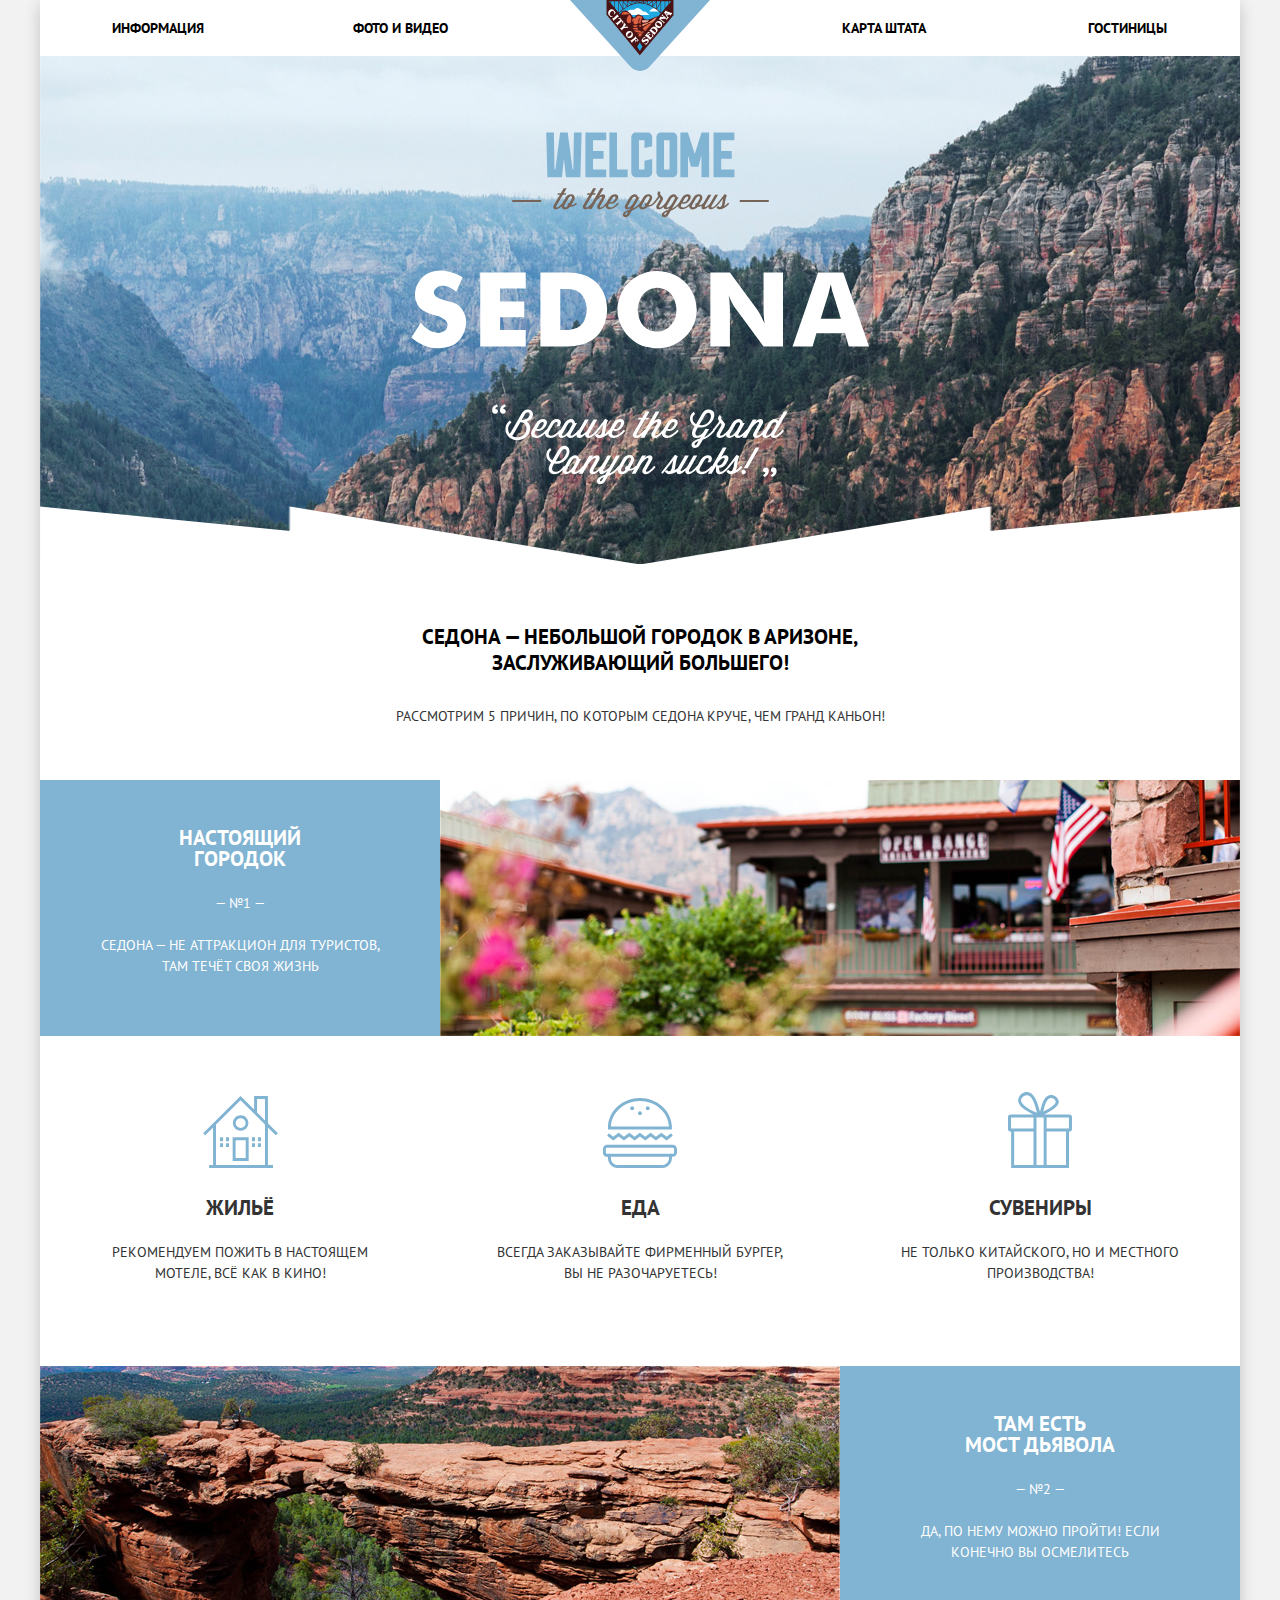
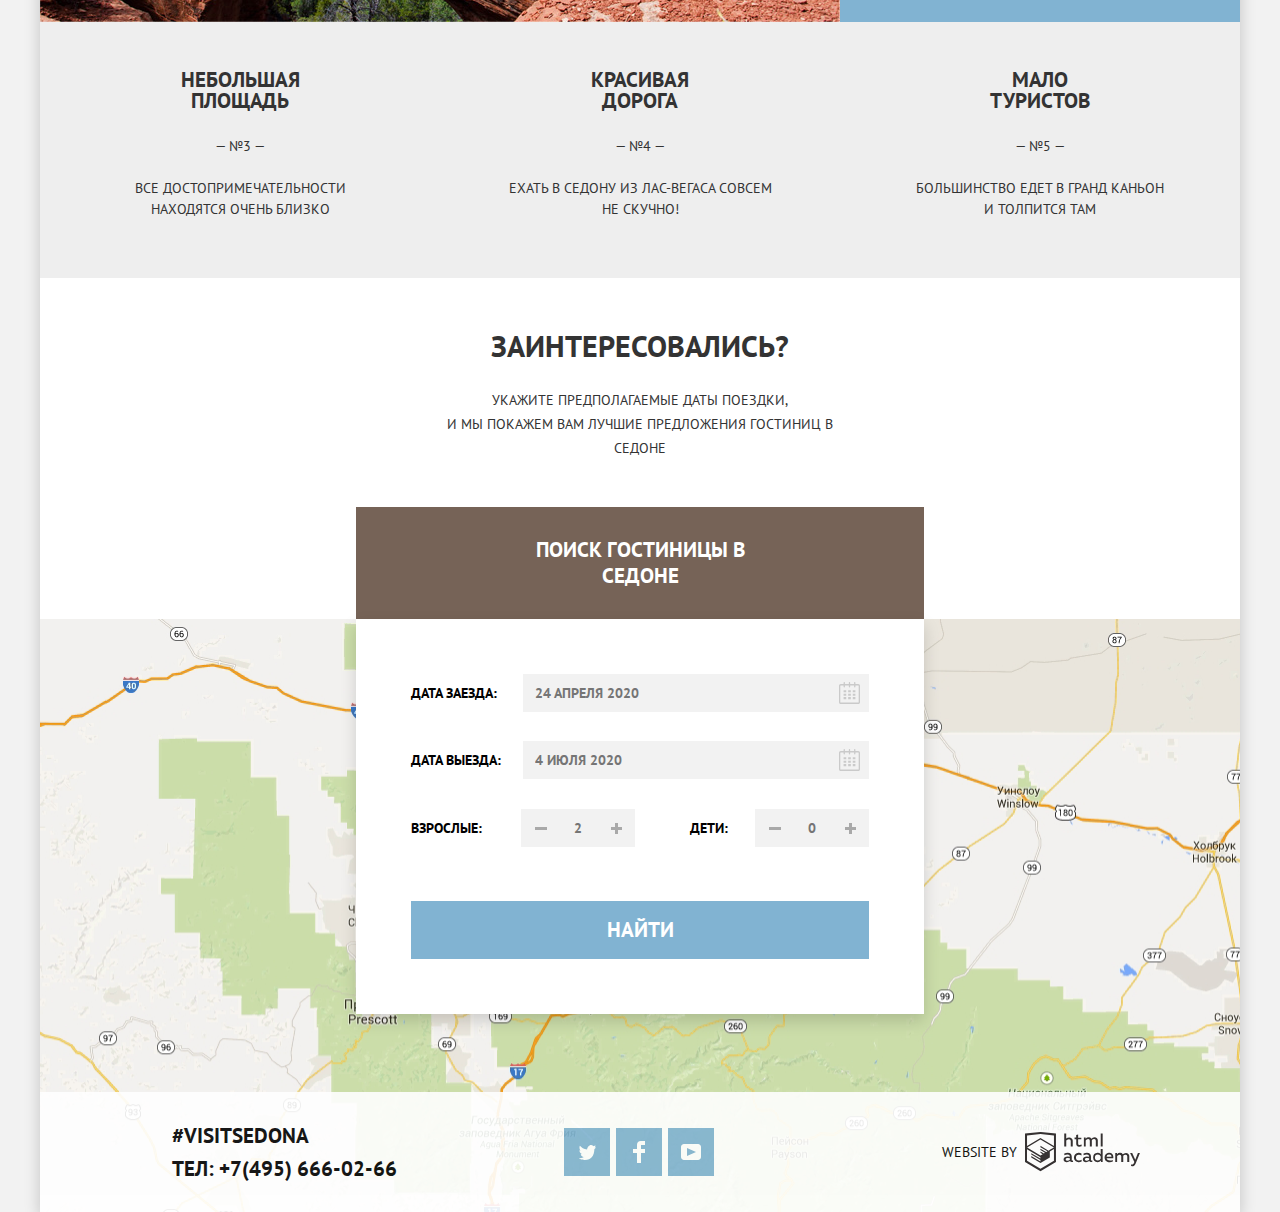
==== index.html @ 1c67523a "Доработки декоративных элементов - начало index" ====
<!DOCTYPE html>
<html lang="ru">
  <head>
    <meta charset="utf-8">
    <title>HTML Academy: Седона</title>
    <link href="https://fonts.googleapis.com/css?family=PT+Sans:400,700&display=swap&subset=cyrillic" rel="stylesheet">
    <link href="css/normalize.css" rel="stylesheet">
    <link href="css/style.css" rel="stylesheet">
  </head>

  <body>
    <div class="container">
      <header class="main-header">
        <a class="main-header-logo">
          <img src="img/logo.svg" width="140" height="71" alt="Логотип Седона">
        </a>
        <nav class="main-navigation">       
          <ul class="main-nav-list">
            <div class="nav-to-left">
            <li><a href="#">Информация</a></li>
            <li><a href="#">Фото и видео</a></li>
            </div>
            <div class="nav-to-right">
            <li><a href="#">Карта штата</a></li>
            <li><a href="catalog.html">Гостиницы</a></li>
            </div>
          </ul>
        </nav>
      </header>

      <main>
        <div class="main-img">
          <h1 class="visually-hidden">Седона</h1>
          <img src="img/welcome.svg" width="459" height="353" alt="Добро пожаловать в Седону">
        </div>

        <section class="info">
          <h2 class="visually-hidden">Седона — небольшой городок в Аризоне</h2>
          <b>Седона — небольшой городок в Аризоне, заслуживающий большего!</b>
          <p>Рассмотрим 5 причин, по которым Седона круче, чем гранд каньон!</p>  
        </section>

        <section class="advantage-photo">
          <h2 class="visually-hidden">Преимущество 1</h2>
          <div class="advantage-photo-text">
              <div class="advantage-header">Настоящий<br> городок</div>
              <div class="advantage-num">— №1 —</div>
              <p>Седона — не аттракцион для туристов, там течёт своя жизнь</p>
          </div>
          <img class="advantage-img" src="img/feature-city.jpg" width="800" height="256" alt="Городок Седона">
        </section>

        <section class="advantage-without-num">
          <h2 class="visually-hidden">Рекомендации по Седоне</h2>
          <ul class="advantage-list">
            <li class="advantage-item icon-house">
              <div class="advantage-header">Жильё</div>
              <p>Рекомендуем пожить в настоящем мотеле, всё как в кино!</p>
            </li>
            <li class="advantage-item icon-food">
              <div class="advantage-header">Еда</div>
              <p>Всегда заказывайте фирменный бургер, вы не разочаруетесь!</p>
            </li>
            <li class="advantage-item icon-souvenir">
              <div class="advantage-header">Сувениры</div>
              <p>Не только китайского, но и местного производства!</p>
            </li>
          </ul>
        </section>

        <section class="advantage-photo">
          <h2 class="visually-hidden">Преимущество 2</h2>
          <img class="advantage-img" src="img/bridge.jpg" width="800" height="256" alt="Мост дьявола">
          <div class="advantage-photo-text">
            <div class="advantage-header">Там есть<br> мост дьявола</div>
            <div class="advantage-num">— №2 —</div>
            <p>Да, по нему можно пройти! Если конечно вы осмелитесь</p>
          </div>
        </section>

        <section class="advantage-with-num">
          <h2 class="visually-hidden">Другие преимущества</h2>
          <ul class="advantage-list">
            <li class="advantage-item">
              <div class="advantage-header">Небольшая<br> площадь</div>
              <div class="advantage-num">— №3 —</div>
              <p>Все достопримечательности<br> находятся очень близко</p>
            </li>
            <li class="advantage-item">
              <div class="advantage-header">Красивая<br> дорога</div>
              <div class="advantage-num">— №4 —</div>
              <p>Ехать в Седону из Лас-Вегаса совсем<br> не скучно!</p>
            </li>
            <li class="advantage-item">
              <div class="advantage-header">Мало<br> туристов</div>
              <div class="advantage-num">— №5 —</div>
              <p>Большинство едет в гранд каньон<br> и толпится там</p>
            </li>
          </ul>
        </section>

        <section class="hotel-search">
          <h2 class="visually-hidden">Поиск гостиницы</h2>
          <p class="hotel-search-title">Заинтересовались?</p>
          <p>Укажите предполагаемые даты поездки, <br> 
            и мы покажем вам лучшие предложения гостиниц в седоне</p>
          <button class="btn btn-index" type="button">Поиск гостиницы в Седоне</button>
          <form class="hotel-search-form" action="https://echo.htmlacademy.ru" method="post">
            <div class="hotel-search-item">
              <label for="search-date">Дата заезда:</label>
              <input class="data-input" type="text" name="hotel-search-date" id="search-date" placeholder="24 апреля 2020">
              <button class="btn-calendar" type="button" aria-label="Открыть календарь">
                <svg xmlns="http://www.w3.org/2000/svg" width="21" height="22" viewBox="0 0 21 22"><path d="M19.251 2.025h-2.845V.648c0-.381-.294-.689-.656-.689-.363 0-.656.308-.656.689v1.377h-3.938V.648c0-.381-.294-.689-.655-.689-.363 0-.657.308-.657.689v1.377H5.906V.648c0-.381-.294-.689-.656-.689-.363 0-.657.308-.657.689v1.377H1.75C.784 2.025 0 2.847 0 3.862v16.302C0 21.179.784 22 1.75 22h17.501c.966 0 1.749-.821 1.749-1.836V3.862c0-1.015-.783-1.837-1.749-1.837zm.437 18.139a.448.448 0 0 1-.437.459H1.75a.45.45 0 0 1-.438-.459V3.862a.45.45 0 0 1 .438-.459h2.844v1.378c0 .381.294.689.657.689.362 0 .656-.308.656-.689V3.403h3.938v1.378c0 .381.294.689.657.689.361 0 .655-.308.655-.689V3.403h3.938v1.378c0 .381.293.689.656.689.362 0 .656-.308.656-.689V3.403h2.845c.241 0 .437.206.437.459v16.302z"/><path d="M4.594 8.225h2.625v2.066H4.594zM4.594 11.668h2.625v2.067H4.594zM4.594 15.112h2.625v2.066H4.594zM9.188 15.112h2.625v2.066H9.188zM9.188 11.668h2.625v2.067H9.188zM9.188 8.225h2.625v2.066H9.188zM13.781 15.112h2.625v2.066h-2.625zM13.781 11.668h2.625v2.067h-2.625zM13.781 8.225h2.625v2.066h-2.625z"/></svg>
              </button>
            </div>
            <div class="hotel-search-item">
              <label for="departure-date">Дата выезда:</label>
              <input class="data-input" type="text" name="search-departure-date" id="departure-date" placeholder="4 июля 2020">
              <button class="btn-calendar" type="button" aria-label="Открыть календарь">
                <svg xmlns="http://www.w3.org/2000/svg" width="21" height="22" viewBox="0 0 21 22"><path d="M19.251 2.025h-2.845V.648c0-.381-.294-.689-.656-.689-.363 0-.656.308-.656.689v1.377h-3.938V.648c0-.381-.294-.689-.655-.689-.363 0-.657.308-.657.689v1.377H5.906V.648c0-.381-.294-.689-.656-.689-.363 0-.657.308-.657.689v1.377H1.75C.784 2.025 0 2.847 0 3.862v16.302C0 21.179.784 22 1.75 22h17.501c.966 0 1.749-.821 1.749-1.836V3.862c0-1.015-.783-1.837-1.749-1.837zm.437 18.139a.448.448 0 0 1-.437.459H1.75a.45.45 0 0 1-.438-.459V3.862a.45.45 0 0 1 .438-.459h2.844v1.378c0 .381.294.689.657.689.362 0 .656-.308.656-.689V3.403h3.938v1.378c0 .381.294.689.657.689.361 0 .655-.308.655-.689V3.403h3.938v1.378c0 .381.293.689.656.689.362 0 .656-.308.656-.689V3.403h2.845c.241 0 .437.206.437.459v16.302z"/><path d="M4.594 8.225h2.625v2.066H4.594zM4.594 11.668h2.625v2.067H4.594zM4.594 15.112h2.625v2.066H4.594zM9.188 15.112h2.625v2.066H9.188zM9.188 11.668h2.625v2.067H9.188zM9.188 8.225h2.625v2.066H9.188zM13.781 15.112h2.625v2.066h-2.625zM13.781 11.668h2.625v2.067h-2.625zM13.781 8.225h2.625v2.066h-2.625z"/></svg>
              </button>
            </div>
            <div class="hotel-search-container">
              <div class="hotel-search-item">
                <label for="tourist-count">Взрослые:</label>
                <button class="btn-input btn-minus" type="button" aria-label="Уменьшить значение"></button>
                <input class="person-input" type="text" name="tourist-count" id="tourist-count" placeholder="2">
                <button class="btn-input btn-plus" type="button" aria-label="Увеличить значение"></button>
              </div>
              <div class="hotel-search-item">
                <label class="person-child" for="tourist-child">Дети:</label>
                <button class="btn-input btn-minus" type="button" aria-label="Уменьшить значение"></button>
                <input class="person-input" type="text" name="tourist-child" id="tourist-child" placeholder="0">
                <button class="btn-input btn-plus" type="button" aria-label="Увеличить значение"></button>
              </div>
            </div>
            <button class="btn btn-form" type="submit">Найти</button>
          </form>               
        </section>

        <section class="map">
          <h2 class="visually-hidden">Карта</h2>
          <img src="img/map.png" width="1200" height="593" alt="США, штат Аризона, город Седона">
        </section>
      </main>

      <footer class="main-footer">
          <p class="footer-contacts">
            #VISITSEDONA<br>
            <span class="contacts-tel">Тел:<a href="tel:+74956660266" aria-label="телефон">+7(495) 666-02-66</a></span>
          </p>  
          <div class="social">
            <ul class="social-list">         
              <li><a class="social-button social-button-t" href="#"><span class="visually-hidden">Twitter</span></a></li>
              <li><a class="social-button social-button-fb" href="#"><span class="visually-hidden">Facebook</span></a></li>
              <li><a class="social-button social-button-y" href="#"><span class="visually-hidden">Youtube</span></a></li>
            </ul> 
          </div>  
          <p class="footer-copyright">
            Website by
            <a class="copyright-html" href="https://htmlacademy.ru/intensive/htmlcss" aria-label="Разработчик Html Academy">
              <svg id="Layer_1" data-name="Layer 1" xmlns="http://www.w3.org/2000/svg" viewBox="0 0 108.08 36.85" width="115"><path d="M44.61,26.88a2,2,0,0,0,.55-0.1v1.33a3.25,3.25,0,0,1-1.18.21,1.67,1.67,0,0,1-1.67-1,4.84,4.84,0,0,1-3.14,1.08c-1.51,0-2.91-.83-2.91-2.55,0-2.13,2-2.79,3.71-2.79a11.08,11.08,0,0,1,2.17.25v-0.3c0-1-.76-1.77-2.19-1.77a7.42,7.42,0,0,0-3,.64v-1.7a10.21,10.21,0,0,1,3.19-.55c2.36,0,3.81,1.12,3.81,3.65v3a0.54,0.54,0,0,0,.49.59h0.17Zm-6.44-1.13A1.35,1.35,0,0,0,39.63,27h0.11a3.39,3.39,0,0,0,2.41-1V24.58a9.72,9.72,0,0,0-1.81-.21c-1,0-2.16.33-2.16,1.38h0Zm12.36-6.11a5,5,0,0,1,2.57.64V22a4.08,4.08,0,0,0-2.3-.7,2.75,2.75,0,1,0,0,5.49,5,5,0,0,0,2.43-.64v1.71a6.27,6.27,0,0,1-2.76.57A4.21,4.21,0,0,1,46,24.51q0-.21,0-0.41a4.32,4.32,0,0,1,4.18-4.46h0.38Zm12.17,7.24a2,2,0,0,0,.55-0.1v1.33a3.25,3.25,0,0,1-1.18.21,1.67,1.67,0,0,1-1.67-1,4.84,4.84,0,0,1-3.14,1.08c-1.51,0-2.91-.83-2.91-2.55,0-2.13,2-2.79,3.71-2.79a11.08,11.08,0,0,1,2.17.25v-0.3c0-1-.76-1.77-2.19-1.77a7.42,7.42,0,0,0-3,.64v-1.7a10.21,10.21,0,0,1,3.19-.55c2.36,0,3.81,1.12,3.81,3.65v3a0.54,0.54,0,0,0,.49.59h0.17Zm-6.44-1.13A1.35,1.35,0,0,0,57.73,27h0.11a3.39,3.39,0,0,0,2.41-1V24.58a9.72,9.72,0,0,0-1.81-.21c-1.06,0-2.16.33-2.16,1.38h0ZM73,16V28.2H71.35V26.88a3.88,3.88,0,0,1-3.19,1.54,4.4,4.4,0,0,1,0-8.78,3.81,3.81,0,0,1,3,1.3V16H73Zm-4.53,5.22a2.76,2.76,0,1,0,0,5.52A2.86,2.86,0,0,0,71.15,25V23A2.91,2.91,0,0,0,68.49,21.27ZM79,19.64c3.31,0,4.46,2.68,3.92,5.09H76.7c0.21,1.5,1.67,2.11,3.19,2.11a6.11,6.11,0,0,0,2.64-.59v1.6a7.14,7.14,0,0,1-3,.57C77,28.42,74.78,27,74.78,24a4.18,4.18,0,0,1,4-4.39H79Zm0.09,1.54a2.28,2.28,0,0,0-2.44,2.1v0.06H81.3A2,2,0,0,0,79.13,21.18Zm5.73,7V19.87h1.65v1a3.81,3.81,0,0,1,2.78-1.27A2.86,2.86,0,0,1,91.89,21a4.12,4.12,0,0,1,2.91-1.33A3.06,3.06,0,0,1,98,23V28.2h-1.9V23.05a1.59,1.59,0,0,0-1.42-1.75H94.42a2.8,2.8,0,0,0-2.07,1.12V28.2h-1.9V23.05A1.59,1.59,0,0,0,89,21.31H88.8a3,3,0,0,0-2.21,1.29v5.63H84.86Zm21.31-8.33h1.9l-3.91,9.46c-0.9,2.17-2.09,2.86-3.35,2.86a4.76,4.76,0,0,1-1.1-.14V30.46a2.86,2.86,0,0,0,.85.12c0.9,0,1.58-.64,2.07-1.9l0.17-.42-4-8.4h2l2.86,6.29ZM38.73,1.46V6.22a3.81,3.81,0,0,1,2.7-1.14,3.25,3.25,0,0,1,3.44,3.4v5.15H43V8.72a1.81,1.81,0,0,0-1.61-2h-0.3a2.93,2.93,0,0,0-2.32,1.39v5.52h-1.9V1.46h1.9ZM49.94,2.31v3h3V6.91h-3v3.81c0,1.1.5,1.46,1.58,1.46a4.49,4.49,0,0,0,1.69-.33v1.6A6.8,6.8,0,0,1,51,13.8a2.55,2.55,0,0,1-2.86-2.74V6.89H46.58V5.26h1.5V2.74Zm5.4,11.31V5.28H57v1A3.81,3.81,0,0,1,59.77,5a2.86,2.86,0,0,1,2.6,1.33A4.12,4.12,0,0,1,65.28,5,3.06,3.06,0,0,1,68.44,8.4v5.21h-1.9V8.46a1.59,1.59,0,0,0-1.42-1.75H64.89a2.8,2.8,0,0,0-2.07,1.12v5.78h-1.9V8.46A1.59,1.59,0,0,0,59.5,6.71H59.27A3,3,0,0,0,57.06,8v5.63H55.34ZM71.17,1.45H73V13.6H71.17V1.45ZM14.71,0H14.55L0,1.54V28.21l14.55,8.66,14.55-8.66V1.54Zm12.5,27.1L14.55,34.64,1.9,27.12V16.18l12.59,7.5V25L5.86,19.9v1.31l8.68,5.21v1.39L5.87,22.65V24l8.68,5.21,8.75-5.24V18.31L27.2,16V27.12Zm0-12.53-3.48,2-1.6,1L14.51,13v1.31L21,18.23H21l-0.14.09-1,.54-5.37-3.2V17l4.24,2.52-1,.67-3.2-1.9v1.31l2.1,1.24L14.5,22.1,2,14.65,14.51,7.11Zm0-1.32L14.49,5.76,1.91,13.25v-10L14.56,1.92,27.21,3.25v10h0Z" transform="translate(0 -0.02)" fill="#231f20"/></svg>
            </a>
          </p>
      </footer>      
    </div>   
  </body>
</html>
---- css/style.css ----
body {
	margin: 0;
	padding: 0;
	
	font-family: 'PT Sans', 'Arial', sans-serif;
	font-size: 14px;
	line-height: 21px;
	color:  #333333;
	text-transform: uppercase;

	background-color: #f2f2f2;
}

.container {
	position: relative;
	margin: 0 auto;
	width: 1200px;

	box-shadow: 0px 5px 15px 0 rgba(0, 1, 1, 0.2);
	background-color: #ffffff;
}

img {
	max-width: 100%;
}

a {
	text-decoration: none;
}

button {
  cursor: pointer;
}

.btn {
	font: inherit;

	font-weight: bold;
	text-align: center;
	color: #ffffff;
	text-transform: uppercase;

	background-color: #766357;
	border: none;
}

.btn:hover,
.btn:focus {
	background-color: #604e43;
}

.btn:active {
	color: rgba(255, 255, 255, 0.3);
	background-color: #503e33;
}

.visually-hidden {
	position: absolute;
	width: 1px;
	height: 1px;
	margin: -1px;
	border: 0;
	padding: 0;

	white-space: nowrap;

	clip-path: inset(100%);
	clip: rect(0 0 0 0);
	overflow: hidden;
}

.main-header {
	position: relative;
	margin:0;
	padding: 0;
	min-height: 56px;
}

.main-header-logo {
	position: absolute;
	left: 50%;
	margin-left: -70px; 
}


.main-navigation {
	font-weight: bold;
	line-height: 26px;
}

.main-nav-list {
	display: flex;
	flex-wrap: wrap;
	margin: 0;
	margin-left: 72px;
	margin-right: 72px;
	padding: 0;

	list-style: none;
}

.main-nav-list li {
	display: flex;
	align-items: center;
	width: 241px;
	min-height: 56px;
}

.nav-to-left,
.nav-to-right {
	display: flex;
}

.nav-to-right {
	margin-left: 91px;
}

.nav-to-left li {
	justify-content: flex-start;
}

.nav-to-right li {
	justify-content: flex-end;
}

.main-nav-list li:nth-child(3) {
	margin-left: 200px; 
}

.main-navigation a {
	color: #000000;
}

.main-navigation a:hover,
.main-navigation a:focus {
	color:#81b3d2;
}

.main-navigation a:active{
	color: rgba(0, 0, 0, 0.3);
}

.main-img {
	display: flex;
	justify-content: center;
	padding-top: 76px;
	padding-bottom: 79px;

	background-color: #ddebf4;
	background-image: url("../img/bg-maska.png"), url("../img/bg-index.jpg");
	background-position: center calc(100% + 1px), 0 28%;
	background-repeat: no-repeat, no-repeat;	
}

.info {
	display: flex;
	flex-direction: column;
	justify-content: center;
	align-items: center;
	min-height: 216px;

	line-height: 26px;
	text-align: center;
}

.info b {
	margin-top: 22px;

	width: 440px;

	font-size: 21px;
	font-weight: 700;	
	color: #000000;
}

.info p {
	margin-top: 27px;
}

.advantage-photo {
	display: flex;	
}

.advantage-photo-text {
	padding: 47px 49px 45px 49px;
	width: 400px;
	box-sizing: border-box;
	
	display: flex;
	flex-direction: column;
	justify-content: space-between;

	color: #ffffff;
	text-align: center;

	background-color: #81b3d2;
}

.advantage-img {
	background-color: #ddebf4;
}

.advantage-header {
	font-size: 21px;
	font-weight: bold;
}

.advantage-photo-text .advantage-header {
	margin-bottom: 24px;
}

.advantage-without-num .advantage-header {
	margin-top: 29px;
	margin-bottom: 10px;
}

.advantage-num {
	margin-bottom: 7px;
}

.advantage-list {
	margin: 0;
	padding: 0;

	display: flex;

	list-style: none;
}

.advantage-without-num {
	padding-top: 56px;
	box-sizing: border-box;

	min-height: 330px;
}

.advantage-item {
	width: 400px;
	padding-left: 48px;
	padding-right: 48px;

	display: flex;
	flex-direction: column;
	align-items: center;

	text-align: center;
}

.icon-house::before {
	content: url("../img/icon-house.svg");
	width: 75px;
	height: 72px;
	margin-top: 4px;
}

.icon-food::before {
	content: url("../img/icon-food.svg");
	width: 74px;
	height: 70px;
	margin-top: 6px;
}

.icon-souvenir::before {
	content: url("../img/icon-souvenir.svg");
	width: 64px;
	height: 76px;
}

.advantage-with-num {
	padding-top: 47px;
	min-height: 256px;
	box-sizing: border-box;

	background-color: #eeeeee;
}

.advantage-with-num .advantage-header {
	margin-bottom: 25px;
}

.hotel-search {
	display: flex;
	flex-direction: column;
	align-items: center;
	min-height: 291px;
}

.hotel-search-title {
	margin: 0;
	margin-top: 56px;
	margin-bottom: 16px;
}

.hotel-search p {
	width: 440px;	

	text-align: center;
	line-height: 24px;
}

.hotel-search-title{
	font-size: 30px;
	line-height: 36px;
	font-weight: bold;
}

.btn-index {
	margin-top: 33px;
	padding: 30px 139px 30px 139px;
	
	width: 568px;
	
	font-size: 21px;
	line-height: 26px;
}

/* Стилизация формы index */
.hotel-search {
	position: relative;
}

.hotel-search-form {
	position: absolute;
	top: 100%;
	z-index: 1;

	display: flex;
	flex-direction: column;	
	padding: 55px;
	box-sizing: border-box;
	width: 568px;
	min-height: 395px;

	background-color: #ffffff;
	box-shadow: 0px 7px 15px 0 rgba(0, 1, 1, 0.15);
}

.hotel-search-form,
.hotel-search-form input {
	line-height: 26px;
	font-weight: bold;
	color: #000000;
	text-transform: uppercase;
}

.hotel-search-item {
	position: relative;

	display: flex;
	flex-wrap: wrap;
	margin-bottom: 29px;
}

.hotel-search-item label {
	display: block;
	padding-top: 6px;
}

.hotel-search-form input {
	font: inherit;

	border: none;
	background-color: #f2f2f2;
}

.hotel-search-form input:hover {
	background-color: #ebebeb;
}

.hotel-search-form input:focus {
	background-color: #ffffff;
}

.hotel-search-form .data-input {
	padding-top: 6px;
	padding-left: 12px;
	padding-bottom: 6px;
	padding-right: 42px;
	width: 346px;
	box-sizing: border-box;

	margin-left: auto;	
}

.hotel-search-container {
	display: flex;
	justify-content: space-between;
	margin-top: 1px;
}

.hotel-search-container label {
	margin-right: 39px;
}

.btn-calendar {
	position: absolute;
	right: 9px;
	top: 8px;

	display: flex;
	padding: 0;
	border: none;

	background-color: transparent;
}

.btn-calendar path {
	fill: #cacaca;
}

.btn-calendar:hover path,
.btn-calendar:focus path {
	fill: #000000;
}

.btn-calendar:active path {
	fill: #81b3d2;
}

.hotel-search-container .person-child {
	margin-right: 27px;
}

.person-input {
	padding-left: 38px;
	padding-right: 38px;
	padding-top: 6px;
	padding-bottom: 6px;
  box-sizing: border-box;
	text-align: center;
	width: 114px;
}

.btn-input {
	padding: 0;
	border: none;
	width: 38px;
	height: 38px;

	background-color: transparent;
}

.btn-minus {
	position: absolute;
	right: 75px;
}

.btn-plus {
	position: absolute;
	right: 0;
}

.btn-minus::before,
.btn-plus::before {
	content: "";

	position: absolute;
	left: 13px;
	top: 18px;
	width: 12px;
	height: 3px;

	background-color: #a9a9a9;
}

.btn-plus::before {
	width: 11px;
	left: 14px;
	top: 18px;
}

.btn-plus::after {
	content: "";

	position: absolute;
	top: 14px;
  left: 18px;
	width: 3px;
	height: 11px;

	background-color: #a9a9a9;
}

.btn-plus:hover::before,
.btn-plus:hover::after,
.btn-minus:hover::before,
.btn-plus:focus::before,
.btn-plus:focus::after,
.btn-minus:focus::before {
	background-color: #000000;
}

.btn-plus:active::before,
.btn-plus:active::after,
.btn-minus:active::before {
	background-color: #81b3d2;
}

.btn-form {
	margin-top: 25px;
	padding-top: 16px;
	padding-bottom: 16px;

	font-size: 21px;
	line-height: 26px;

	background-color: #81b3d2;
}

.btn-form:hover,
.btn-form:focus {
	background-color: #669ec0;
}

.btn-form:active {
	background-color: #5496bd;
}

.map img {
	display: block;
}

.main-footer {
	position: absolute;
	bottom: 0;
	padding-left: 132px;
	padding-right: 94px;
	min-height: 120px;
	width: 1200px;
	box-sizing: border-box;

	display: flex;
	align-items: center;

	background-color: #ffffff;
	opacity: 0.9;
}

.footer-contacts {
	margin-right: 167px;
	
	width: 225px;

	font-size: 21px;
	line-height: 26px;
	font-weight: 700;
	color: #000000;
}

.footer-contacts a {
	margin-left: 5px;

	color: #000000;
}

.contacts-tel {
	display: block;
	margin-top: 7px;
}

.social {
	margin-top: 30px;
	margin-bottom: 36px;
}

.social-list {
	padding: 0;
	margin: 0;

	display: flex;
	flex-wrap: wrap;
	justify-content: space-between;
	list-style: none;
}

.social-list li {
	width: 46px;
	height: 48px;
	margin-right: 6px;
	margin-top: 6px;
	background-color: #81b3d2;
}

.social-button {
	position: relative;

	display: block;
	width: 100%;
	height: 100%;
}

.social-button-t::after {
	content: "";

	position: absolute;
	top: 17px;
	left: 15px;

	width: 17px;
	height: 15px;

	background-image: url("../img/icon-twitter.svg");
	background-repeat: no-repeat;
}

.social-button-fb::after {
	content: "";

	position: absolute;
	top: 13px;
	left: 17px;
	width: 12px;
	height: 22px;

	background-image: url("../img/icon-fb.svg");
	background-repeat: no-repeat;
}

.social-button-y::after {
	content: "";

	position: absolute;
	top: 16px;
	left: 13px;
	width: 20px;
	height: 16px;

	background-image: url("../img/icon-youtube.svg");
	background-repeat: no-repeat;
}

.social-button:hover,
.social-button:focus {
	background-color: #669dc0;
}

.social-button:active {
	background-color: #5495bd;
}

.social-button-t:active::after,
.social-button-fb:active::after,
.social-button-y:active::after {
	opacity: 0.3;
}

.footer-copyright {
	margin-left: auto;

	display: flex;
	align-items: center;

	width: 204px;
	line-height: 26px;
	color: #000000;
}

.footer-copyright a {
	display: flex;

	margin-left: 8px;
}

.copyright-html:hover path {
	fill: #81b3d2;
}

.copyright-html:active path,
.copyright-html:focus path {
	fill: #bdbbbc;
}


/* Catalog.html */
/*Стилизация form*/
.filter {
	padding-top: 27px;
	padding-bottom: 5px;
	
	color: #ffffff;

	background-color: #7597bc;
	background-image: url("../img/bg-filter.jpg");
	background-position: 0 50%;
	background-repeat: no-repeat;
}

.filter-form {
	display: flex;
}

.filter fieldset {
	margin: 0;
	padding: 0;
	border: none;
}

.filter fieldset:first-child  {
	margin-right: 119px;
}

.filter fieldset:last-child {
	margin-left: auto;
}

.filter legend {
	margin-bottom: 12px;

	font-size: 16px;
	line-height: 21px;
	font-weight: bold;	
}

.filter ul {
	padding: 0;
	list-style: none;
}

.filter-item {
	margin-bottom: 25px;
	padding-left: 40px;
}

.filter-item label {
	cursor: pointer;
}

.filter-price {
	margin-bottom: 12px;

	width: 314px;
	min-height: 30px;

	border: 2px solid #ffffff;
}

.filter-price input {
	width: 42%;
}

.filter input {
	font: inherit;

	text-transform: uppercase;
	color: #ffffff;
	background-color: transparent;	
	border: none;
}

.filter-range {
	margin-bottom: 17px;
}

.bnt-filter {
	display: block;

	padding: 5px 33px;
	margin: 0 auto;

	font-weight: normal;

	background-color: transparent;
	border: 2px solid #ffffff;
}

.bnt-filter:hover,
.bnt-filter:focus {
	color: #000000;

	background-color: #ffffff;
}

/* Стилизация сортировки*/
.content {
	width: 1056px;
	margin: 0 auto;
}

.sorting {
	display: flex;
	align-items: center;

	padding-top: 30px;
	padding-bottom: 30px;
}

.sorting-total {
	margin-right: 48px;

	font-size: 21px;
	line-height: 26px;
	font-weight: bold;
	color: #000000;
}

.sorting-type {
	display: flex;

	margin-top: 5px;
}

.sorting-title {
	margin-right: 40px;
	
	font-size: 12px;
	line-height: 18px;
	color: #000000;
}

.sorting button {
	margin-right: 33px;
	padding: 0;

	font: inherit;
	text-transform: uppercase;
	font-size: 12px;
	line-height: 18px;
	color: rgba(0, 0, 0, 0.3);

	background-color: transparent;
	border: none;
	border-bottom: 1px dotted #81b3d2 ;
}

.sorting .btn-sorting:hover,
.sorting .btn-sorting:focus {
	color: #81b3d2;
}

.sorting .btn-sorting:active {
	color: #000000;
	border: none;
}

.sorting .sorting-active {
	border: none;
	color: #81b3d2;
}

.sorting-icon {
	margin-left: auto;
}

.sorting-icon button {
	margin: 0;
	padding: 0;
	font-size: 16px;
}

.sorting .btn-icon {
	margin-right: 3px;
	border: none;
}

.sorting .btn-icon:hover,
.sorting .btn-icon:focus {
	color: #000000;
}

.sorting .btn-icon:active {
	color: #81b3d2;
}

.menu-current {
	color: #766357;
}

.catalog-list {
	margin: 0;
	padding: 0;
	list-style: none;
}

.catalog-item {
	padding-left: 71px;
	padding-right: 72px;
	padding-top: 27px;
	padding-bottom: 29px;
	
	display: flex;
	align-items: center;

	border-top: 1px solid #e5e5e5;
}

.catalog-item:last-child {
	border-bottom: 1px solid #e5e5e5;
}

.catalog-item h3,
.catalog-item p {
	margin: 0;
	padding: 0;
}

.catalog-item-details {
	margin-right: 15px;

	display: flex;
	flex-direction: column;
	justify-content: space-between;

	min-height: 90px;
	margin-left: 31px;
}

.catalog-item-details h3 {
	font-size: 21px;
	line-height: 26px;
	text-align: left;
}

.catalog-item-details .catalog-title {
	color: #000000;
}

.catalog-item-details .catalog-title:hover,
.catalog-item-details .catalog-title:focus {
	color: #81b3d2;
}

.catalog-item-details .catalog-title:active {
	color: rgba(0, 0, 0, 0.3);
}

.catalog-item .catalog-item-price {
	margin-bottom: 9px;

	display: flex;
}

.catalog-category {
	min-width: 110px;
	margin-right: 6px;
}

.catalog-item-btn {
	display: flex;
	justify-content: space-between;
	width: 258px;
}

.catalog-item-btn .btn-details {
	padding: 3px 0;
	width: 110px;
	min-height: 27px;
	box-sizing: border-box;

	background-color: #81b3d2;
}

.catalog-item-btn .btn-reserve {
	padding: 3px 0;
	width: 142px;
	min-height: 27px;
	box-sizing: border-box;
}

.catalog-item-btn .btn-details:hover,
.catalog-item-btn .btn-details:focus {
	background-color: #669ec0;
}

.catalog-item-btn .btn-details:active {
	background-color: #5496bd;
}

.catalog-rating {
	display: flex;
	flex-direction: column;
	justify-content: space-between;
	
	margin-left: auto;
}

.rating {
	display: flex;
	align-items: center;
  justify-content: center;

	min-width: 110px;
	min-height: 27px;

	color: #666666;
	text-align: center;

	background-color: #f2f2f2;
}

.stars-rating {
	margin-left: auto;
	margin-bottom: 46px;

	font-size: 23px;
  letter-spacing: 3px;
	color: #81b3d2; 
}

.footer-catalog {
	position: static;
}
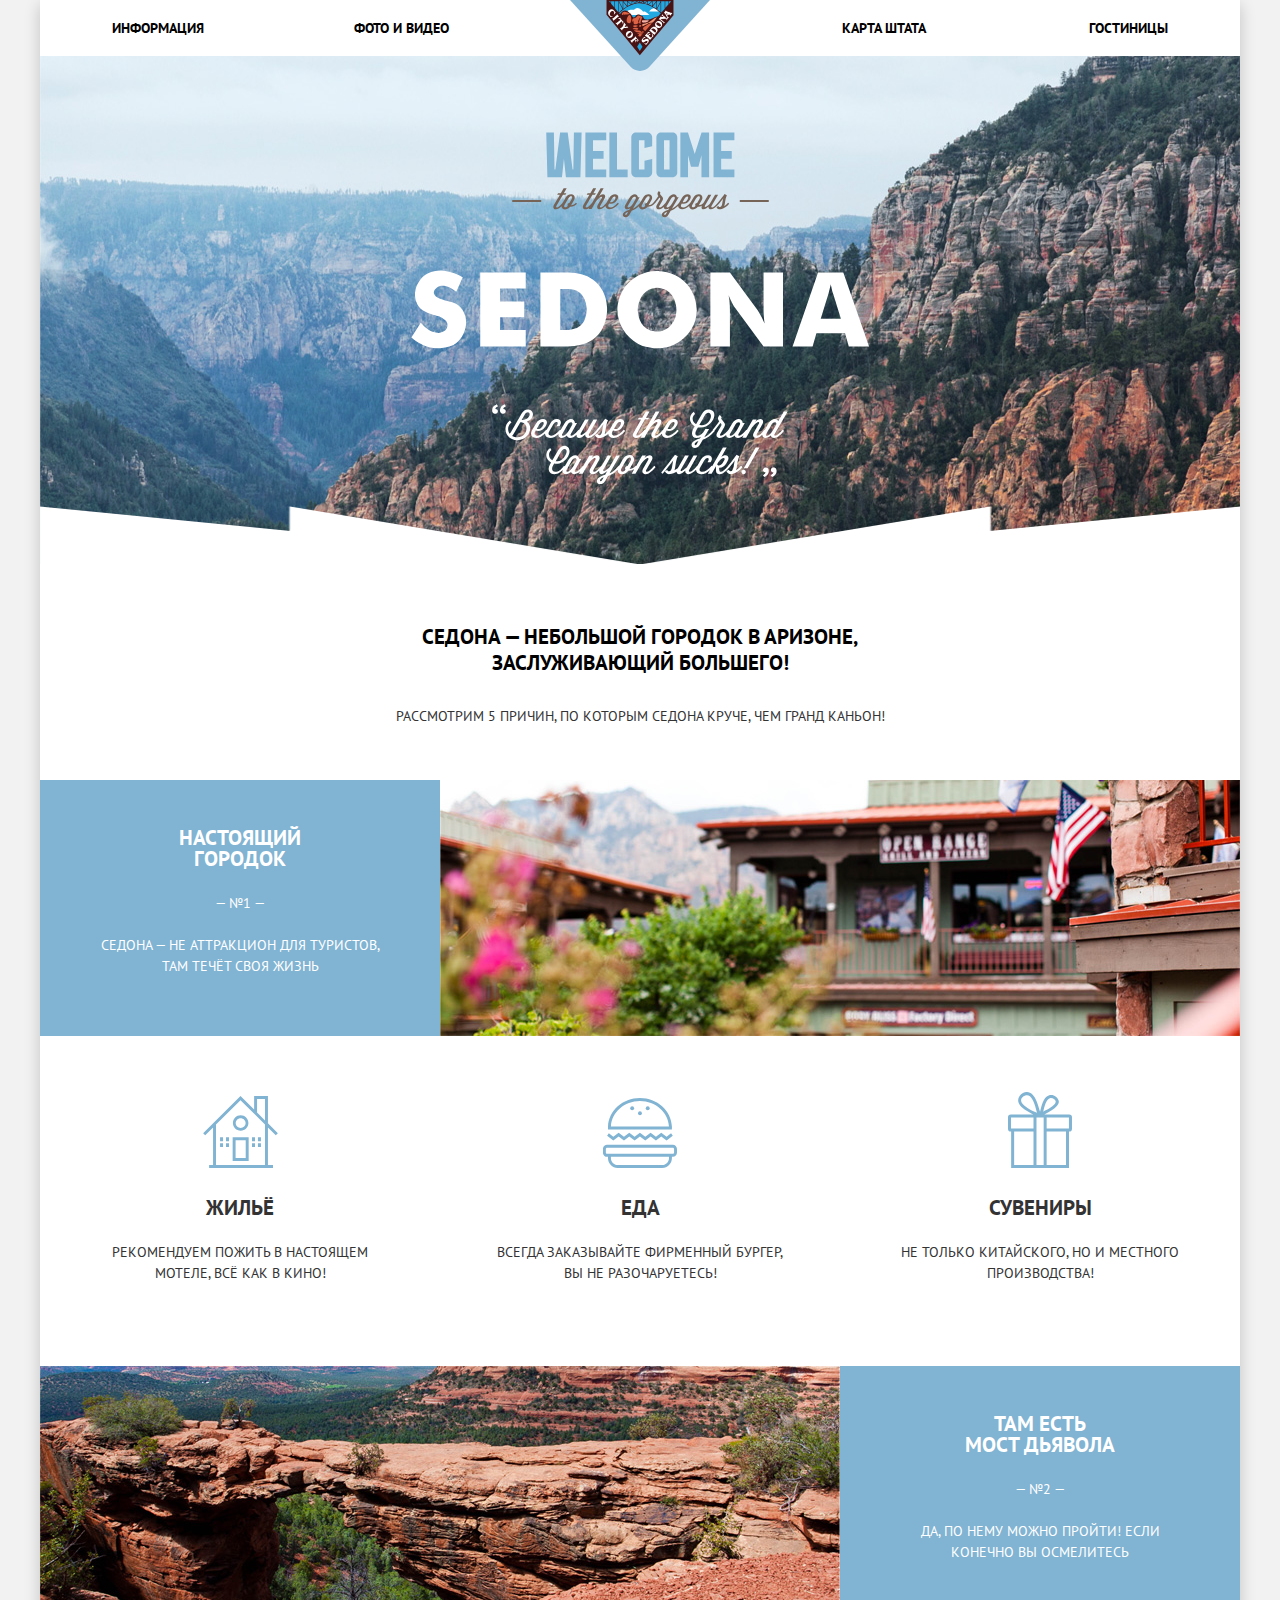
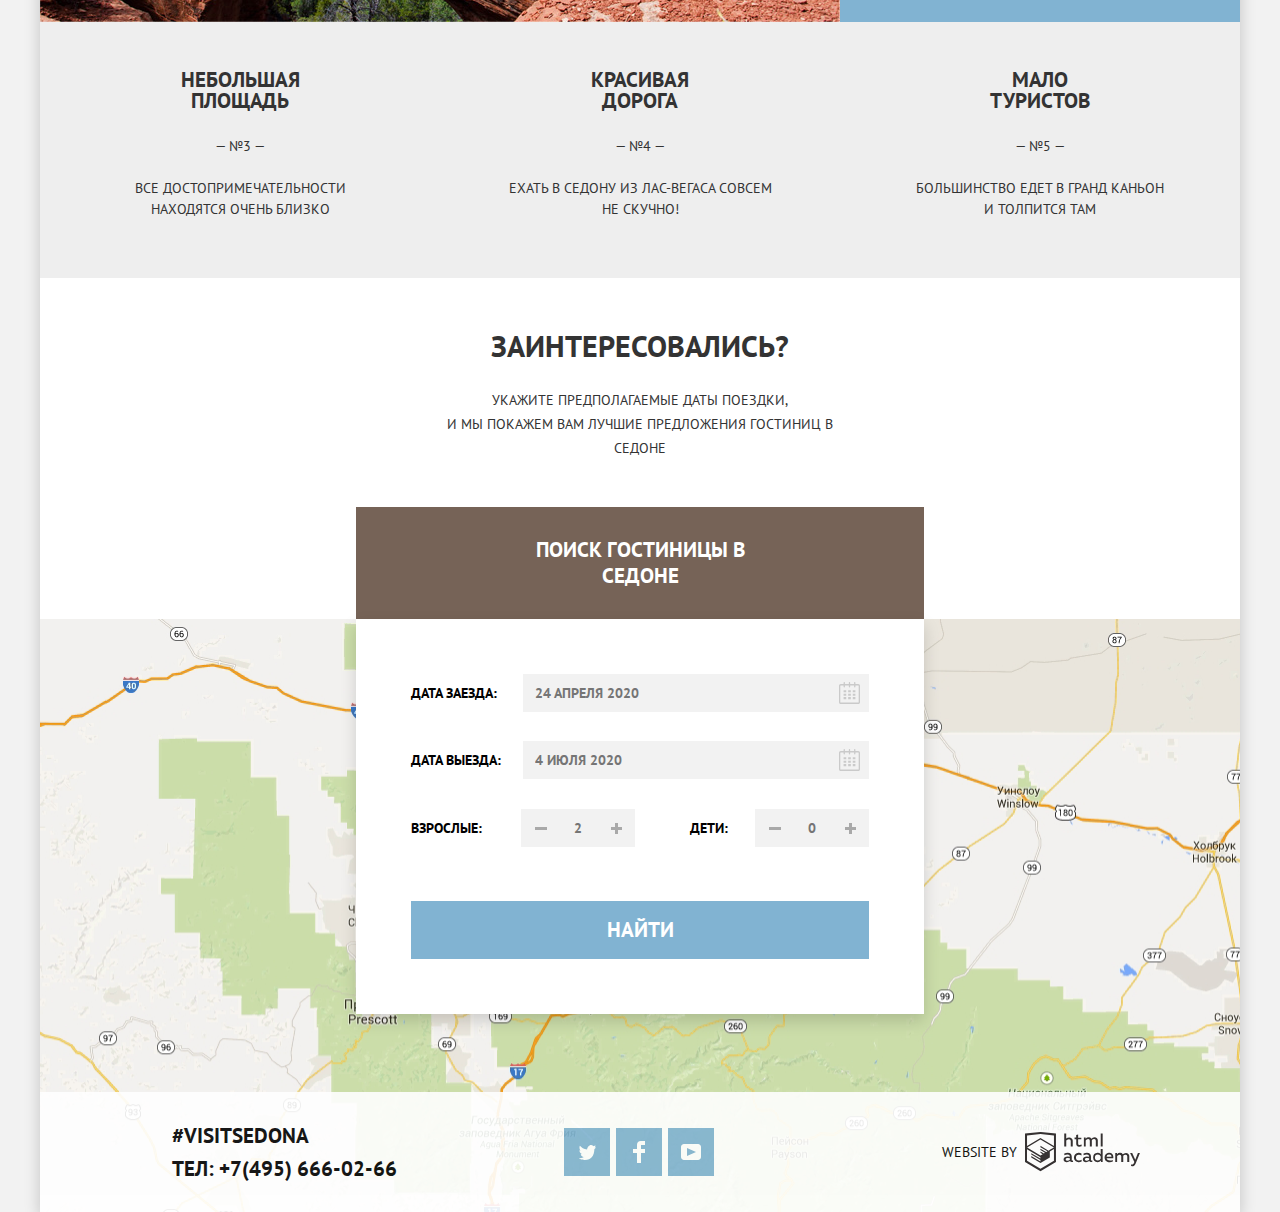
==== commit fad379b2: "доработка 2 декоративные элементы index" ====
--- a/index.html
+++ b/index.html
@@ -16,14 +16,10 @@
         </a>
         <nav class="main-navigation">       
           <ul class="main-nav-list">
-            <div class="nav-to-left">
-            <li><a href="#">Информация</a></li>
-            <li><a href="#">Фото и видео</a></li>
-            </div>
-            <div class="nav-to-right">
-            <li><a href="#">Карта штата</a></li>
-            <li><a href="catalog.html">Гостиницы</a></li>
-            </div>
+            <li class="nav-to-left"><a href="#">Информация</a></li>
+            <li class="nav-to-left"><a href="#">Фото и видео</a></li>
+            <li class="nav-to-right"><a href="#">Карта штата</a></li>
+            <li class="nav-to-right"><a href="catalog.html">Гостиницы</a></li>
           </ul>
         </nav>
       </header>
--- a/css/style.css
+++ b/css/style.css
@@ -102,29 +102,20 @@
 .main-nav-list li {
 	display: flex;
 	align-items: center;
-	width: 241px;
+	width: 242px;
 	min-height: 56px;
 }
 
-.nav-to-left,
+.nav-to-left {
+	justify-content: flex-start;
+}
+
 .nav-to-right {
-	display: flex;
-}
-
-.nav-to-right {
-	margin-left: 91px;
-}
-
-.nav-to-left li {
-	justify-content: flex-start;
-}
-
-.nav-to-right li {
 	justify-content: flex-end;
 }
 
 .main-nav-list li:nth-child(3) {
-	margin-left: 200px; 
+	margin-left: 88px; 
 }
 
 .main-navigation a {
@@ -875,7 +866,7 @@
 	padding-left: 71px;
 	padding-right: 72px;
 	padding-top: 27px;
-	padding-bottom: 29px;
+	padding-bottom: 30px;
 	
 	display: flex;
 	align-items: center;
@@ -966,18 +957,30 @@
 }
 
 .catalog-rating {
-	display: flex;
-	flex-direction: column;
-	justify-content: space-between;
+	display: inline-block;
+	text-align: right;
+		
+	margin-left: auto;
+}
+
+.stars-rating {
+	display: inline-block;
+	margin-left: auto;
+	margin-bottom: 14px;
+
+	/*font-size: 21px;
+	margin-left: 3px;*/
+	font-size: 17px;
+	margin-left: 6px;
+	margin-bottom: 45px;
+	color: #81b3d2; 
+}
+
+.rating {
+	display: flex;
+	align-items: center;
+	justify-content: center;
 	
-	margin-left: auto;
-}
-
-.rating {
-	display: flex;
-	align-items: center;
-  justify-content: center;
-
 	min-width: 110px;
 	min-height: 27px;
 
@@ -987,15 +990,6 @@
 	background-color: #f2f2f2;
 }
 
-.stars-rating {
-	margin-left: auto;
-	margin-bottom: 46px;
-
-	font-size: 23px;
-  letter-spacing: 3px;
-	color: #81b3d2; 
-}
-
 .footer-catalog {
 	position: static;
 }
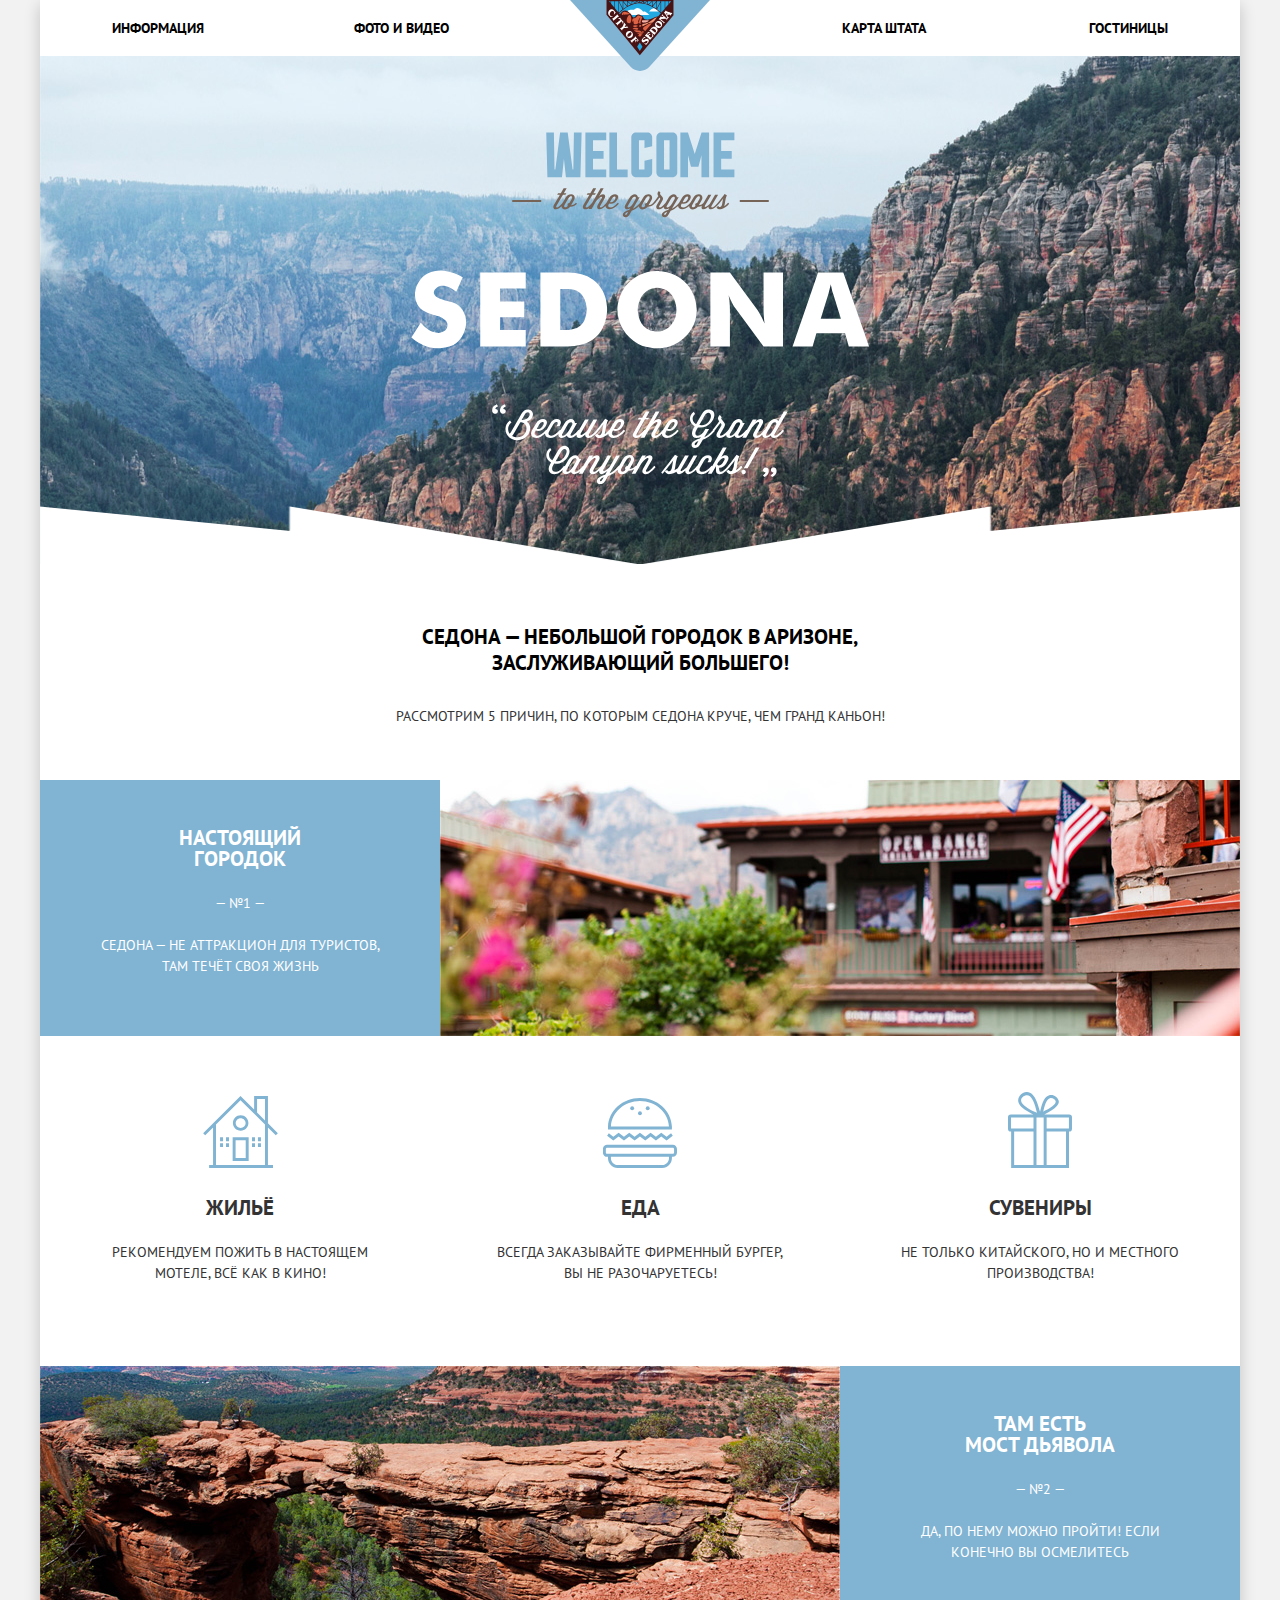
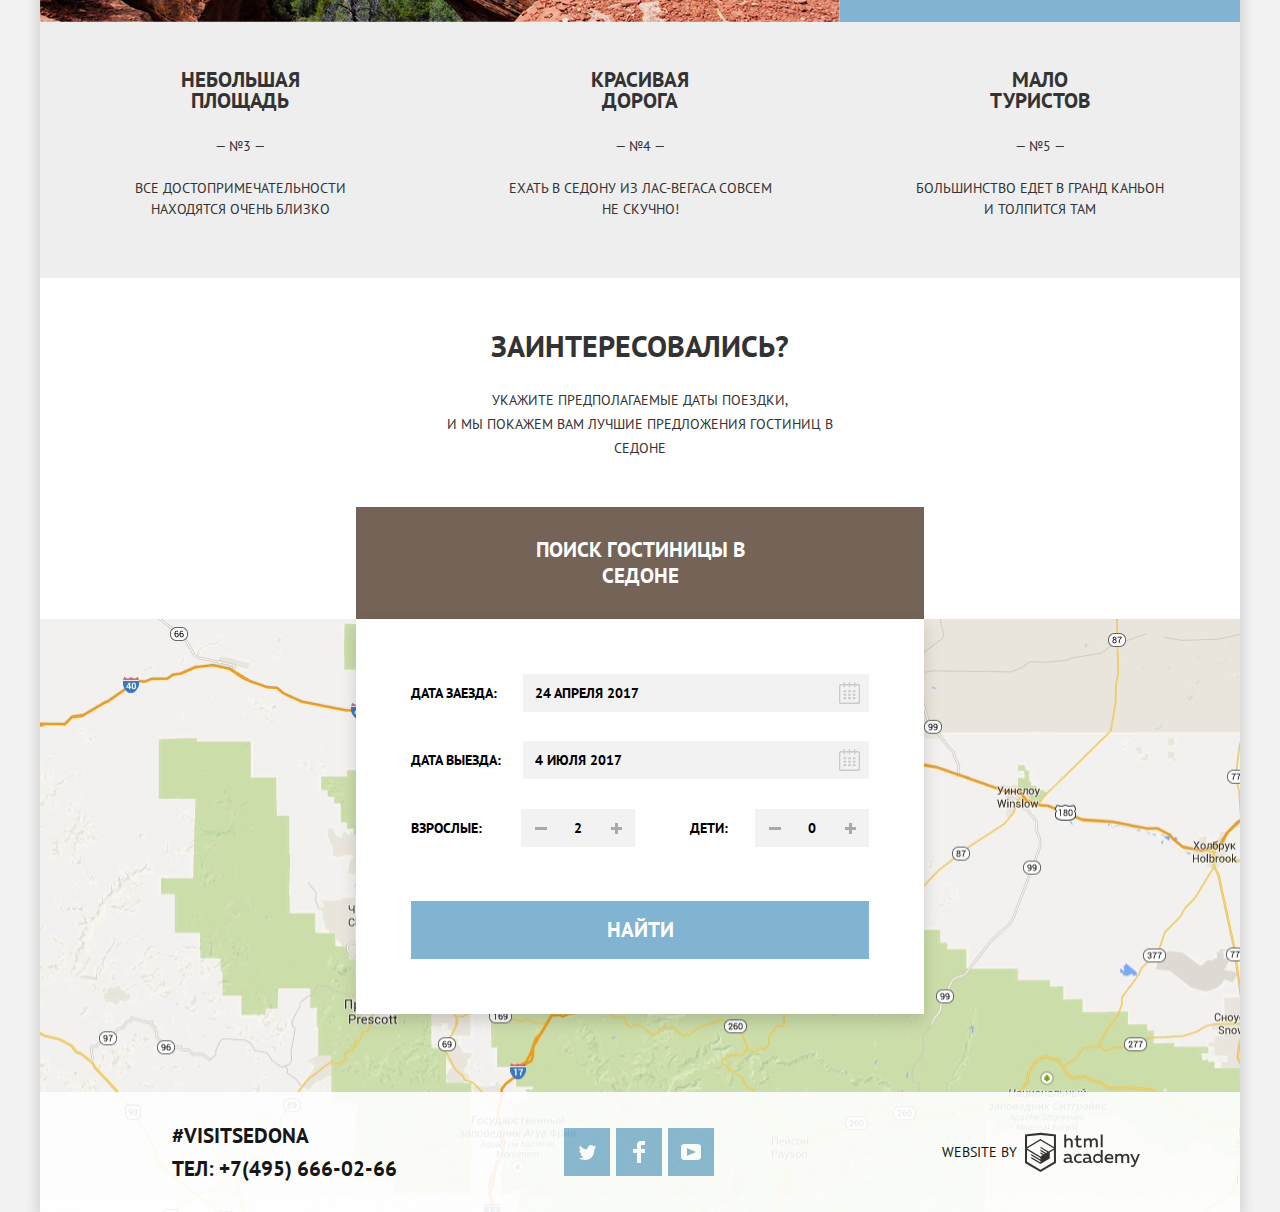
==== commit b57ac3a7: "Завершаем верстку index" ====
--- a/index.html
+++ b/index.html
@@ -104,29 +104,29 @@
           <form class="hotel-search-form" action="https://echo.htmlacademy.ru" method="post">
             <div class="hotel-search-item">
               <label for="search-date">Дата заезда:</label>
-              <input class="data-input" type="text" name="hotel-search-date" id="search-date" placeholder="24 апреля 2020">
+              <input class="data-input" type="text" name="hotel-search-date" id="search-date" value="24 апреля 2017">
               <button class="btn-calendar" type="button" aria-label="Открыть календарь">
                 <svg xmlns="http://www.w3.org/2000/svg" width="21" height="22" viewBox="0 0 21 22"><path d="M19.251 2.025h-2.845V.648c0-.381-.294-.689-.656-.689-.363 0-.656.308-.656.689v1.377h-3.938V.648c0-.381-.294-.689-.655-.689-.363 0-.657.308-.657.689v1.377H5.906V.648c0-.381-.294-.689-.656-.689-.363 0-.657.308-.657.689v1.377H1.75C.784 2.025 0 2.847 0 3.862v16.302C0 21.179.784 22 1.75 22h17.501c.966 0 1.749-.821 1.749-1.836V3.862c0-1.015-.783-1.837-1.749-1.837zm.437 18.139a.448.448 0 0 1-.437.459H1.75a.45.45 0 0 1-.438-.459V3.862a.45.45 0 0 1 .438-.459h2.844v1.378c0 .381.294.689.657.689.362 0 .656-.308.656-.689V3.403h3.938v1.378c0 .381.294.689.657.689.361 0 .655-.308.655-.689V3.403h3.938v1.378c0 .381.293.689.656.689.362 0 .656-.308.656-.689V3.403h2.845c.241 0 .437.206.437.459v16.302z"/><path d="M4.594 8.225h2.625v2.066H4.594zM4.594 11.668h2.625v2.067H4.594zM4.594 15.112h2.625v2.066H4.594zM9.188 15.112h2.625v2.066H9.188zM9.188 11.668h2.625v2.067H9.188zM9.188 8.225h2.625v2.066H9.188zM13.781 15.112h2.625v2.066h-2.625zM13.781 11.668h2.625v2.067h-2.625zM13.781 8.225h2.625v2.066h-2.625z"/></svg>
               </button>
             </div>
             <div class="hotel-search-item">
               <label for="departure-date">Дата выезда:</label>
-              <input class="data-input" type="text" name="search-departure-date" id="departure-date" placeholder="4 июля 2020">
-              <button class="btn-calendar" type="button" aria-label="Открыть календарь">
-                <svg xmlns="http://www.w3.org/2000/svg" width="21" height="22" viewBox="0 0 21 22"><path d="M19.251 2.025h-2.845V.648c0-.381-.294-.689-.656-.689-.363 0-.656.308-.656.689v1.377h-3.938V.648c0-.381-.294-.689-.655-.689-.363 0-.657.308-.657.689v1.377H5.906V.648c0-.381-.294-.689-.656-.689-.363 0-.657.308-.657.689v1.377H1.75C.784 2.025 0 2.847 0 3.862v16.302C0 21.179.784 22 1.75 22h17.501c.966 0 1.749-.821 1.749-1.836V3.862c0-1.015-.783-1.837-1.749-1.837zm.437 18.139a.448.448 0 0 1-.437.459H1.75a.45.45 0 0 1-.438-.459V3.862a.45.45 0 0 1 .438-.459h2.844v1.378c0 .381.294.689.657.689.362 0 .656-.308.656-.689V3.403h3.938v1.378c0 .381.294.689.657.689.361 0 .655-.308.655-.689V3.403h3.938v1.378c0 .381.293.689.656.689.362 0 .656-.308.656-.689V3.403h2.845c.241 0 .437.206.437.459v16.302z"/><path d="M4.594 8.225h2.625v2.066H4.594zM4.594 11.668h2.625v2.067H4.594zM4.594 15.112h2.625v2.066H4.594zM9.188 15.112h2.625v2.066H9.188zM9.188 11.668h2.625v2.067H9.188zM9.188 8.225h2.625v2.066H9.188zM13.781 15.112h2.625v2.066h-2.625zM13.781 11.668h2.625v2.067h-2.625zM13.781 8.225h2.625v2.066h-2.625z"/></svg>
-              </button>
+              <input class="data-input" type="text" name="search-departure-date" id="departure-date" value="4 июля 2017">
+               <button class="btn-calendar" type="button" aria-label="Открыть календарь">
+                 <svg xmlns="http://www.w3.org/2000/svg" width="21" height="22" viewBox="0 0 21 22"><path d="M19.251 2.025h-2.845V.648c0-.381-.294-.689-.656-.689-.363 0-.656.308-.656.689v1.377h-3.938V.648c0-.381-.294-.689-.655-.689-.363 0-.657.308-.657.689v1.377H5.906V.648c0-.381-.294-.689-.656-.689-.363 0-.657.308-.657.689v1.377H1.75C.784 2.025 0 2.847 0 3.862v16.302C0 21.179.784 22 1.75 22h17.501c.966 0 1.749-.821 1.749-1.836V3.862c0-1.015-.783-1.837-1.749-1.837zm.437 18.139a.448.448 0 0 1-.437.459H1.75a.45.45 0 0 1-.438-.459V3.862a.45.45 0 0 1 .438-.459h2.844v1.378c0 .381.294.689.657.689.362 0 .656-.308.656-.689V3.403h3.938v1.378c0 .381.294.689.657.689.361 0 .655-.308.655-.689V3.403h3.938v1.378c0 .381.293.689.656.689.362 0 .656-.308.656-.689V3.403h2.845c.241 0 .437.206.437.459v16.302z"/><path d="M4.594 8.225h2.625v2.066H4.594zM4.594 11.668h2.625v2.067H4.594zM4.594 15.112h2.625v2.066H4.594zM9.188 15.112h2.625v2.066H9.188zM9.188 11.668h2.625v2.067H9.188zM9.188 8.225h2.625v2.066H9.188zM13.781 15.112h2.625v2.066h-2.625zM13.781 11.668h2.625v2.067h-2.625zM13.781 8.225h2.625v2.066h-2.625z"/></svg>
+               </button>              
             </div>
             <div class="hotel-search-container">
               <div class="hotel-search-item">
                 <label for="tourist-count">Взрослые:</label>
                 <button class="btn-input btn-minus" type="button" aria-label="Уменьшить значение"></button>
-                <input class="person-input" type="text" name="tourist-count" id="tourist-count" placeholder="2">
+                <input class="person-input" type="text" name="tourist-count" id="tourist-count" value="2">
                 <button class="btn-input btn-plus" type="button" aria-label="Увеличить значение"></button>
               </div>
               <div class="hotel-search-item">
                 <label class="person-child" for="tourist-child">Дети:</label>
                 <button class="btn-input btn-minus" type="button" aria-label="Уменьшить значение"></button>
-                <input class="person-input" type="text" name="tourist-child" id="tourist-child" placeholder="0">
+                <input class="person-input" type="text" name="tourist-child" id="tourist-child" value="0">
                 <button class="btn-input btn-plus" type="button" aria-label="Увеличить значение"></button>
               </div>
             </div>
@@ -155,7 +155,7 @@
           <p class="footer-copyright">
             Website by
             <a class="copyright-html" href="https://htmlacademy.ru/intensive/htmlcss" aria-label="Разработчик Html Academy">
-              <svg id="Layer_1" data-name="Layer 1" xmlns="http://www.w3.org/2000/svg" viewBox="0 0 108.08 36.85" width="115"><path d="M44.61,26.88a2,2,0,0,0,.55-0.1v1.33a3.25,3.25,0,0,1-1.18.21,1.67,1.67,0,0,1-1.67-1,4.84,4.84,0,0,1-3.14,1.08c-1.51,0-2.91-.83-2.91-2.55,0-2.13,2-2.79,3.71-2.79a11.08,11.08,0,0,1,2.17.25v-0.3c0-1-.76-1.77-2.19-1.77a7.42,7.42,0,0,0-3,.64v-1.7a10.21,10.21,0,0,1,3.19-.55c2.36,0,3.81,1.12,3.81,3.65v3a0.54,0.54,0,0,0,.49.59h0.17Zm-6.44-1.13A1.35,1.35,0,0,0,39.63,27h0.11a3.39,3.39,0,0,0,2.41-1V24.58a9.72,9.72,0,0,0-1.81-.21c-1,0-2.16.33-2.16,1.38h0Zm12.36-6.11a5,5,0,0,1,2.57.64V22a4.08,4.08,0,0,0-2.3-.7,2.75,2.75,0,1,0,0,5.49,5,5,0,0,0,2.43-.64v1.71a6.27,6.27,0,0,1-2.76.57A4.21,4.21,0,0,1,46,24.51q0-.21,0-0.41a4.32,4.32,0,0,1,4.18-4.46h0.38Zm12.17,7.24a2,2,0,0,0,.55-0.1v1.33a3.25,3.25,0,0,1-1.18.21,1.67,1.67,0,0,1-1.67-1,4.84,4.84,0,0,1-3.14,1.08c-1.51,0-2.91-.83-2.91-2.55,0-2.13,2-2.79,3.71-2.79a11.08,11.08,0,0,1,2.17.25v-0.3c0-1-.76-1.77-2.19-1.77a7.42,7.42,0,0,0-3,.64v-1.7a10.21,10.21,0,0,1,3.19-.55c2.36,0,3.81,1.12,3.81,3.65v3a0.54,0.54,0,0,0,.49.59h0.17Zm-6.44-1.13A1.35,1.35,0,0,0,57.73,27h0.11a3.39,3.39,0,0,0,2.41-1V24.58a9.72,9.72,0,0,0-1.81-.21c-1.06,0-2.16.33-2.16,1.38h0ZM73,16V28.2H71.35V26.88a3.88,3.88,0,0,1-3.19,1.54,4.4,4.4,0,0,1,0-8.78,3.81,3.81,0,0,1,3,1.3V16H73Zm-4.53,5.22a2.76,2.76,0,1,0,0,5.52A2.86,2.86,0,0,0,71.15,25V23A2.91,2.91,0,0,0,68.49,21.27ZM79,19.64c3.31,0,4.46,2.68,3.92,5.09H76.7c0.21,1.5,1.67,2.11,3.19,2.11a6.11,6.11,0,0,0,2.64-.59v1.6a7.14,7.14,0,0,1-3,.57C77,28.42,74.78,27,74.78,24a4.18,4.18,0,0,1,4-4.39H79Zm0.09,1.54a2.28,2.28,0,0,0-2.44,2.1v0.06H81.3A2,2,0,0,0,79.13,21.18Zm5.73,7V19.87h1.65v1a3.81,3.81,0,0,1,2.78-1.27A2.86,2.86,0,0,1,91.89,21a4.12,4.12,0,0,1,2.91-1.33A3.06,3.06,0,0,1,98,23V28.2h-1.9V23.05a1.59,1.59,0,0,0-1.42-1.75H94.42a2.8,2.8,0,0,0-2.07,1.12V28.2h-1.9V23.05A1.59,1.59,0,0,0,89,21.31H88.8a3,3,0,0,0-2.21,1.29v5.63H84.86Zm21.31-8.33h1.9l-3.91,9.46c-0.9,2.17-2.09,2.86-3.35,2.86a4.76,4.76,0,0,1-1.1-.14V30.46a2.86,2.86,0,0,0,.85.12c0.9,0,1.58-.64,2.07-1.9l0.17-.42-4-8.4h2l2.86,6.29ZM38.73,1.46V6.22a3.81,3.81,0,0,1,2.7-1.14,3.25,3.25,0,0,1,3.44,3.4v5.15H43V8.72a1.81,1.81,0,0,0-1.61-2h-0.3a2.93,2.93,0,0,0-2.32,1.39v5.52h-1.9V1.46h1.9ZM49.94,2.31v3h3V6.91h-3v3.81c0,1.1.5,1.46,1.58,1.46a4.49,4.49,0,0,0,1.69-.33v1.6A6.8,6.8,0,0,1,51,13.8a2.55,2.55,0,0,1-2.86-2.74V6.89H46.58V5.26h1.5V2.74Zm5.4,11.31V5.28H57v1A3.81,3.81,0,0,1,59.77,5a2.86,2.86,0,0,1,2.6,1.33A4.12,4.12,0,0,1,65.28,5,3.06,3.06,0,0,1,68.44,8.4v5.21h-1.9V8.46a1.59,1.59,0,0,0-1.42-1.75H64.89a2.8,2.8,0,0,0-2.07,1.12v5.78h-1.9V8.46A1.59,1.59,0,0,0,59.5,6.71H59.27A3,3,0,0,0,57.06,8v5.63H55.34ZM71.17,1.45H73V13.6H71.17V1.45ZM14.71,0H14.55L0,1.54V28.21l14.55,8.66,14.55-8.66V1.54Zm12.5,27.1L14.55,34.64,1.9,27.12V16.18l12.59,7.5V25L5.86,19.9v1.31l8.68,5.21v1.39L5.87,22.65V24l8.68,5.21,8.75-5.24V18.31L27.2,16V27.12Zm0-12.53-3.48,2-1.6,1L14.51,13v1.31L21,18.23H21l-0.14.09-1,.54-5.37-3.2V17l4.24,2.52-1,.67-3.2-1.9v1.31l2.1,1.24L14.5,22.1,2,14.65,14.51,7.11Zm0-1.32L14.49,5.76,1.91,13.25v-10L14.56,1.92,27.21,3.25v10h0Z" transform="translate(0 -0.02)" fill="#231f20"/></svg>
+              <svg id="Layer_1" data-name="Layer 1" xmlns="http://www.w3.org/2000/svg" viewBox="0 0 108.08 36.85" width="115" height="41"><path d="M44.61,26.88a2,2,0,0,0,.55-0.1v1.33a3.25,3.25,0,0,1-1.18.21,1.67,1.67,0,0,1-1.67-1,4.84,4.84,0,0,1-3.14,1.08c-1.51,0-2.91-.83-2.91-2.55,0-2.13,2-2.79,3.71-2.79a11.08,11.08,0,0,1,2.17.25v-0.3c0-1-.76-1.77-2.19-1.77a7.42,7.42,0,0,0-3,.64v-1.7a10.21,10.21,0,0,1,3.19-.55c2.36,0,3.81,1.12,3.81,3.65v3a0.54,0.54,0,0,0,.49.59h0.17Zm-6.44-1.13A1.35,1.35,0,0,0,39.63,27h0.11a3.39,3.39,0,0,0,2.41-1V24.58a9.72,9.72,0,0,0-1.81-.21c-1,0-2.16.33-2.16,1.38h0Zm12.36-6.11a5,5,0,0,1,2.57.64V22a4.08,4.08,0,0,0-2.3-.7,2.75,2.75,0,1,0,0,5.49,5,5,0,0,0,2.43-.64v1.71a6.27,6.27,0,0,1-2.76.57A4.21,4.21,0,0,1,46,24.51q0-.21,0-0.41a4.32,4.32,0,0,1,4.18-4.46h0.38Zm12.17,7.24a2,2,0,0,0,.55-0.1v1.33a3.25,3.25,0,0,1-1.18.21,1.67,1.67,0,0,1-1.67-1,4.84,4.84,0,0,1-3.14,1.08c-1.51,0-2.91-.83-2.91-2.55,0-2.13,2-2.79,3.71-2.79a11.08,11.08,0,0,1,2.17.25v-0.3c0-1-.76-1.77-2.19-1.77a7.42,7.42,0,0,0-3,.64v-1.7a10.21,10.21,0,0,1,3.19-.55c2.36,0,3.81,1.12,3.81,3.65v3a0.54,0.54,0,0,0,.49.59h0.17Zm-6.44-1.13A1.35,1.35,0,0,0,57.73,27h0.11a3.39,3.39,0,0,0,2.41-1V24.58a9.72,9.72,0,0,0-1.81-.21c-1.06,0-2.16.33-2.16,1.38h0ZM73,16V28.2H71.35V26.88a3.88,3.88,0,0,1-3.19,1.54,4.4,4.4,0,0,1,0-8.78,3.81,3.81,0,0,1,3,1.3V16H73Zm-4.53,5.22a2.76,2.76,0,1,0,0,5.52A2.86,2.86,0,0,0,71.15,25V23A2.91,2.91,0,0,0,68.49,21.27ZM79,19.64c3.31,0,4.46,2.68,3.92,5.09H76.7c0.21,1.5,1.67,2.11,3.19,2.11a6.11,6.11,0,0,0,2.64-.59v1.6a7.14,7.14,0,0,1-3,.57C77,28.42,74.78,27,74.78,24a4.18,4.18,0,0,1,4-4.39H79Zm0.09,1.54a2.28,2.28,0,0,0-2.44,2.1v0.06H81.3A2,2,0,0,0,79.13,21.18Zm5.73,7V19.87h1.65v1a3.81,3.81,0,0,1,2.78-1.27A2.86,2.86,0,0,1,91.89,21a4.12,4.12,0,0,1,2.91-1.33A3.06,3.06,0,0,1,98,23V28.2h-1.9V23.05a1.59,1.59,0,0,0-1.42-1.75H94.42a2.8,2.8,0,0,0-2.07,1.12V28.2h-1.9V23.05A1.59,1.59,0,0,0,89,21.31H88.8a3,3,0,0,0-2.21,1.29v5.63H84.86Zm21.31-8.33h1.9l-3.91,9.46c-0.9,2.17-2.09,2.86-3.35,2.86a4.76,4.76,0,0,1-1.1-.14V30.46a2.86,2.86,0,0,0,.85.12c0.9,0,1.58-.64,2.07-1.9l0.17-.42-4-8.4h2l2.86,6.29ZM38.73,1.46V6.22a3.81,3.81,0,0,1,2.7-1.14,3.25,3.25,0,0,1,3.44,3.4v5.15H43V8.72a1.81,1.81,0,0,0-1.61-2h-0.3a2.93,2.93,0,0,0-2.32,1.39v5.52h-1.9V1.46h1.9ZM49.94,2.31v3h3V6.91h-3v3.81c0,1.1.5,1.46,1.58,1.46a4.49,4.49,0,0,0,1.69-.33v1.6A6.8,6.8,0,0,1,51,13.8a2.55,2.55,0,0,1-2.86-2.74V6.89H46.58V5.26h1.5V2.74Zm5.4,11.31V5.28H57v1A3.81,3.81,0,0,1,59.77,5a2.86,2.86,0,0,1,2.6,1.33A4.12,4.12,0,0,1,65.28,5,3.06,3.06,0,0,1,68.44,8.4v5.21h-1.9V8.46a1.59,1.59,0,0,0-1.42-1.75H64.89a2.8,2.8,0,0,0-2.07,1.12v5.78h-1.9V8.46A1.59,1.59,0,0,0,59.5,6.71H59.27A3,3,0,0,0,57.06,8v5.63H55.34ZM71.17,1.45H73V13.6H71.17V1.45ZM14.71,0H14.55L0,1.54V28.21l14.55,8.66,14.55-8.66V1.54Zm12.5,27.1L14.55,34.64,1.9,27.12V16.18l12.59,7.5V25L5.86,19.9v1.31l8.68,5.21v1.39L5.87,22.65V24l8.68,5.21,8.75-5.24V18.31L27.2,16V27.12Zm0-12.53-3.48,2-1.6,1L14.51,13v1.31L21,18.23H21l-0.14.09-1,.54-5.37-3.2V17l4.24,2.52-1,.67-3.2-1.9v1.31l2.1,1.24L14.5,22.1,2,14.65,14.51,7.11Zm0-1.32L14.49,5.76,1.91,13.25v-10L14.56,1.92,27.21,3.25v10h0Z" transform="translate(0 -0.02)" fill="#231f20"/></svg>
             </a>
           </p>
       </footer>      
--- a/css/style.css
+++ b/css/style.css
@@ -666,7 +666,7 @@
 /*Стилизация form*/
 .filter {
 	padding-top: 27px;
-	padding-bottom: 5px;
+	padding-bottom: 6px;
 	
 	color: #ffffff;
 
@@ -695,7 +695,7 @@
 }
 
 .filter legend {
-	margin-bottom: 12px;
+	margin-bottom: 11px;
 
 	font-size: 16px;
 	line-height: 21px;
@@ -713,40 +713,154 @@
 }
 
 .filter-item label {
+	position: relative;
+
+	display: block;
+
 	cursor: pointer;
 }
 
+.filter-input-checkbox + label::before {
+	content: "";
+
+	position: absolute;
+	left: -41px;
+	top: -2px;
+
+	width: 19px;
+	height: 19px;
+
+	border: 2px solid #ffffff;
+	border-radius: 4px;
+}
+
+.filter-input-checkbox:checked + label::before {
+	width: 27px;
+	height: 23px;
+
+	border: none;
+	background-image: url("../img/checkbox-on.svg");
+	background-repeat: no-repeat;
+}
+
+.filter-input-checkbox:disabled + label::before {
+	border-color: #6a6a6a;;
+}
+
+.filter-input-checkbox:disabled:checked + label::before {
+	background-image: url(../img/checkbox-disabled.svg);
+	background-repeat: no-repeat;
+
+	border: none;
+}
+
 .filter-price {
-	margin-bottom: 12px;
+	position: relative;
+	margin-bottom: 20px;
 
 	width: 314px;
 	min-height: 30px;
+	font-size: 0;
 
 	border: 2px solid #ffffff;
-}
-
-.filter-price input {
-	width: 42%;
-}
+	border-radius: 2px;
+}
+
+.filter-price::after {
+	content: "";
+
+	position: absolute;
+	top: 50%;
+	left: 50%;
+
+	width: 2px;
+	height: 22px;
+
+	background-color: #ffffff;
+	transform: translate(-50%, -50%);
+}
+
+.filter-price label {
+	display: inline-block;
+	
+	vertical-align: top;
+	line-height: 30px;
+	font-size: 14px;
+	line-height: 30px;
+
+	cursor: pointer;
+}
+
+.filter-price .min-place,
+.filter-price .max-place {
+	padding-left: 65px;
+	width: 82px;
+}
+
 
 .filter input {
+	width: 50px;
+	margin: 0;
+
 	font: inherit;
-
-	text-transform: uppercase;
-	color: #ffffff;
+	color: inherit;
+
 	background-color: transparent;	
 	border: none;
 }
 
 .filter-range {
-	margin-bottom: 17px;
+	position: relative;
+
+	margin-bottom: 31px;
+}
+
+.filter-range .scale {
+	width: 317px;
+	height: 2px;
+
+	background: rgba(255, 255, 255, 0.3);
+}
+
+.filter-range .second-scale {
+	width: 80%;
+	height: 2px;
+
+	background-color: #ffffff;
+}
+
+.range-toggle {
+	position: absolute;
+	top: -9px;
+
+	width: 4px;
+	height: 4px;
+
+	background-color: #ababab;
+	border: 8px solid #ffffff;
+	border-radius: 50%;
+	box-shadow: 0 2px 1px 0 rgba(0, 1, 1, 0.2);
+
+	cursor: pointer;
+}
+
+.range-toggle-min {
+	left: 0;
+}
+
+.range-toggle-max {
+	left: 80%;
+}
+
+.range-toggle:hover {
+	border-width: 9px;
 }
 
 .bnt-filter {
 	display: block;
 
 	padding: 5px 33px;
-	margin: 0 auto;
+	margin-left: 86px;
 
 	font-weight: normal;
 
@@ -891,7 +1005,7 @@
 	flex-direction: column;
 	justify-content: space-between;
 
-	min-height: 90px;
+	min-height: 93px;
 	margin-left: 31px;
 }
 
@@ -964,16 +1078,15 @@
 }
 
 .stars-rating {
+	width: 18px;
+	height: 17px;
+	background-image: url("../img/star.svg");
+	background-repeat: no-repeat;
+	
 	display: inline-block;
 	margin-left: auto;
-	margin-bottom: 14px;
-
-	/*font-size: 21px;
-	margin-left: 3px;*/
-	font-size: 17px;
-	margin-left: 6px;
-	margin-bottom: 45px;
-	color: #81b3d2; 
+	margin-bottom: 43px;
+	margin-left: 2px;
 }
 
 .rating {
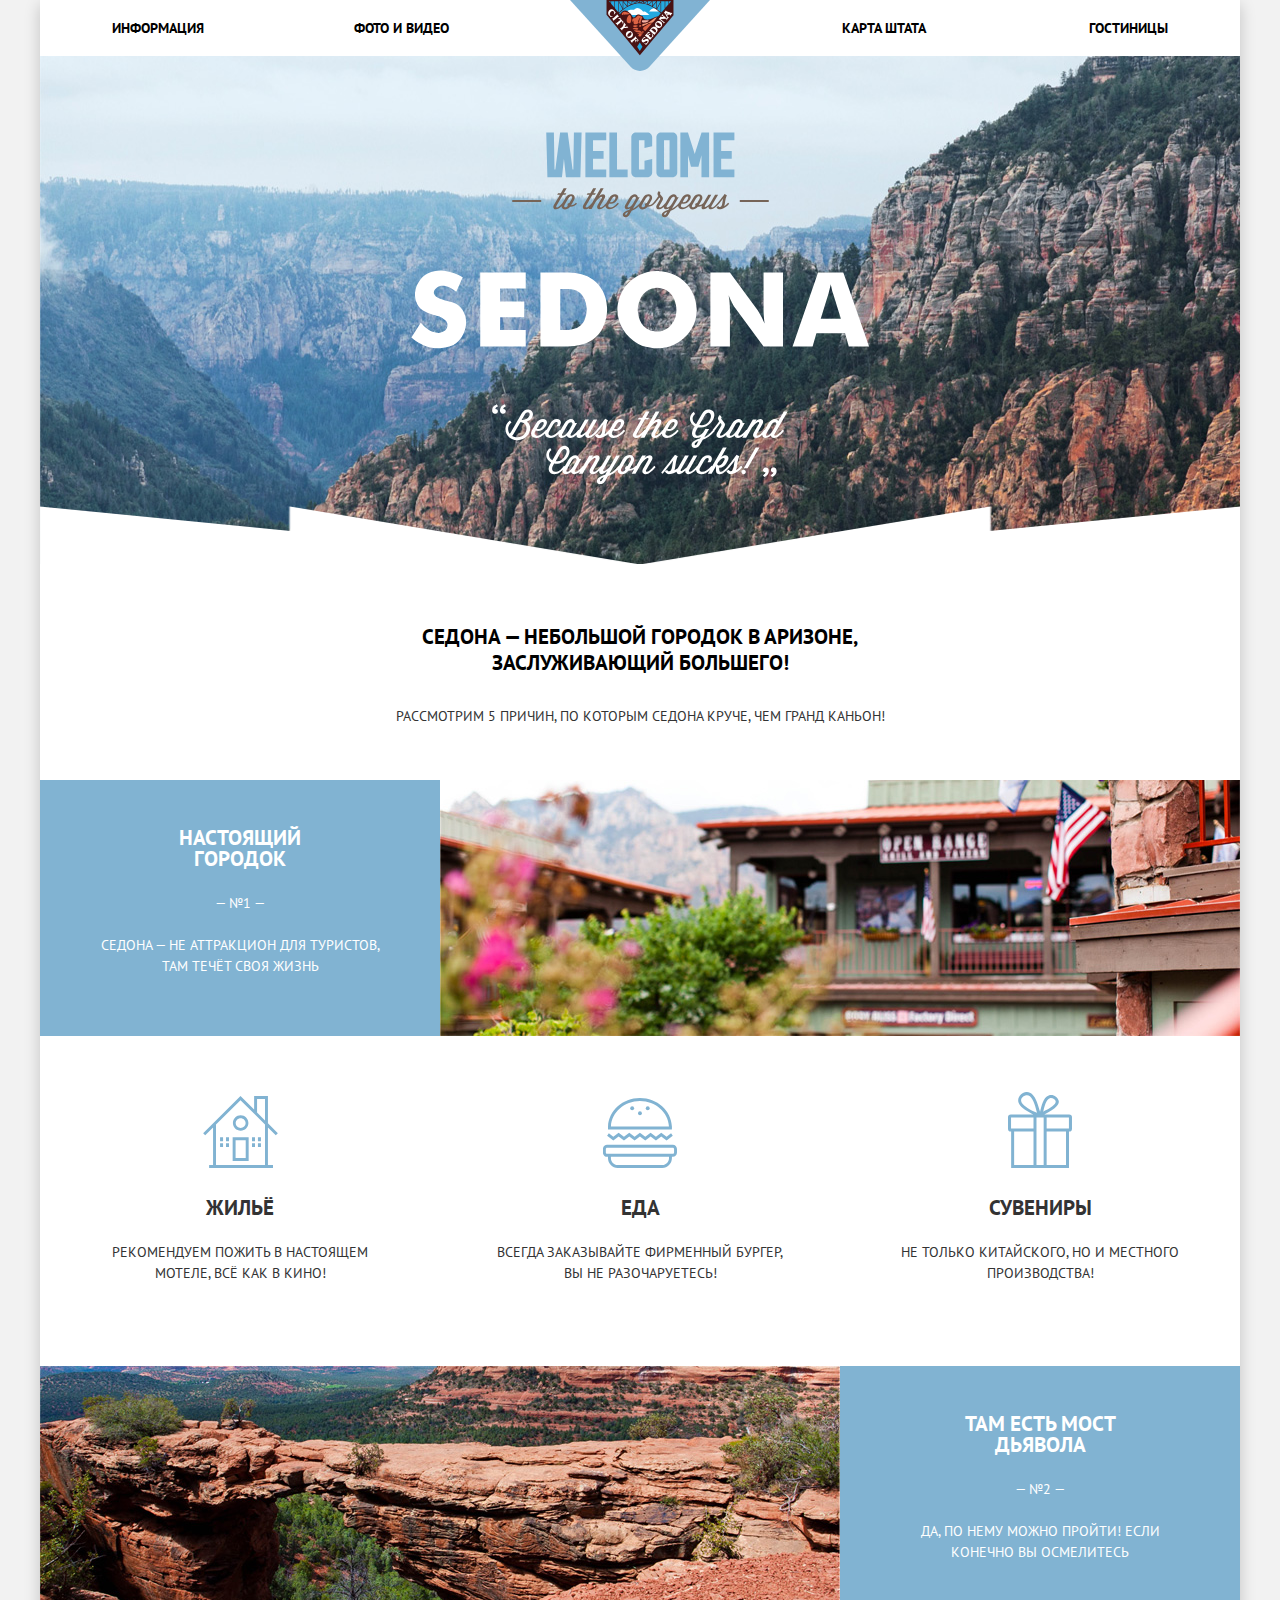
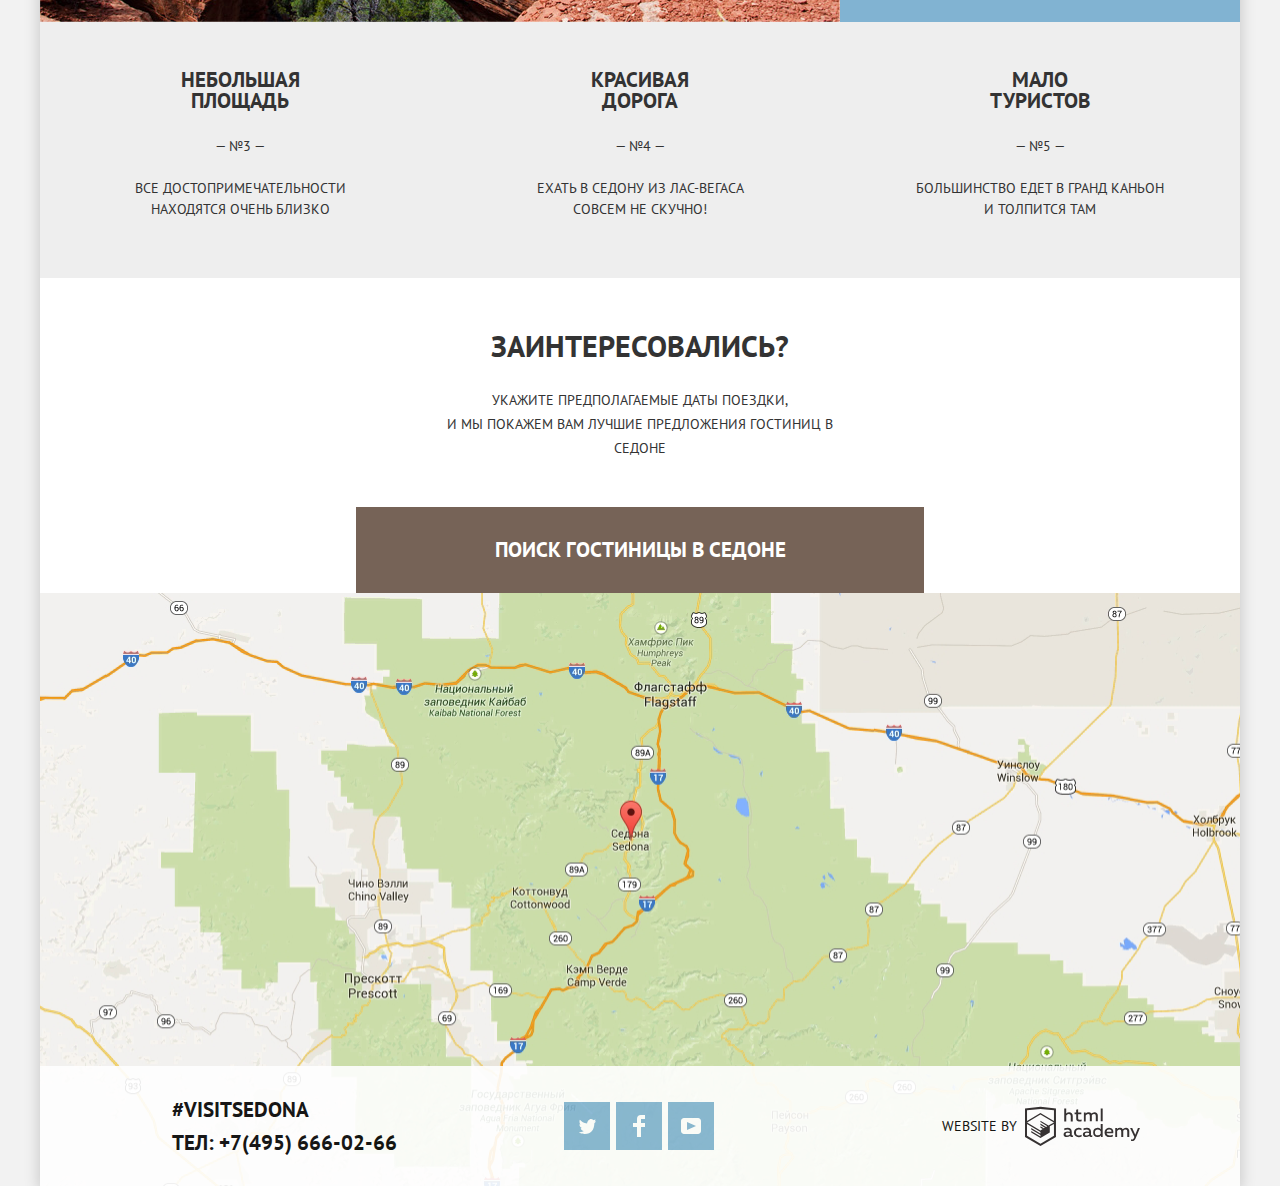
==== commit fc4b3067: "Доработка критерий index" ====
--- a/index.html
+++ b/index.html
@@ -39,7 +39,7 @@
         <section class="advantage-photo">
           <h2 class="visually-hidden">Преимущество 1</h2>
           <div class="advantage-photo-text">
-              <div class="advantage-header">Настоящий<br> городок</div>
+              <div class="advantage-header">Настоящий городок</div>
               <div class="advantage-num">— №1 —</div>
               <p>Седона — не аттракцион для туристов, там течёт своя жизнь</p>
           </div>
@@ -68,7 +68,7 @@
           <h2 class="visually-hidden">Преимущество 2</h2>
           <img class="advantage-img" src="img/bridge.jpg" width="800" height="256" alt="Мост дьявола">
           <div class="advantage-photo-text">
-            <div class="advantage-header">Там есть<br> мост дьявола</div>
+            <div class="advantage-header">Там есть мост дьявола</div>
             <div class="advantage-num">— №2 —</div>
             <p>Да, по нему можно пройти! Если конечно вы осмелитесь</p>
           </div>
@@ -78,19 +78,19 @@
           <h2 class="visually-hidden">Другие преимущества</h2>
           <ul class="advantage-list">
             <li class="advantage-item">
-              <div class="advantage-header">Небольшая<br> площадь</div>
+              <div class="advantage-header">Небольшая площадь</div>
               <div class="advantage-num">— №3 —</div>
-              <p>Все достопримечательности<br> находятся очень близко</p>
+              <p class="advantage-text">Все достопримечательности находятся очень близко</p>
             </li>
             <li class="advantage-item">
-              <div class="advantage-header">Красивая<br> дорога</div>
+              <div class="advantage-header">Красивая дорога</div>
               <div class="advantage-num">— №4 —</div>
-              <p>Ехать в Седону из Лас-Вегаса совсем<br> не скучно!</p>
+              <p class="advantage-text">Ехать в Седону из Лас-Вегаса совсем не скучно!</p>
             </li>
             <li class="advantage-item">
-              <div class="advantage-header">Мало<br> туристов</div>
+              <div class="advantage-header">Мало туристов</div>
               <div class="advantage-num">— №5 —</div>
-              <p>Большинство едет в гранд каньон<br> и толпится там</p>
+              <p class="advantage-text5">Большинство едет в гранд каньон и толпится там</p>
             </li>
           </ul>
         </section>
@@ -112,9 +112,9 @@
             <div class="hotel-search-item">
               <label for="departure-date">Дата выезда:</label>
               <input class="data-input" type="text" name="search-departure-date" id="departure-date" value="4 июля 2017">
-               <button class="btn-calendar" type="button" aria-label="Открыть календарь">
-                 <svg xmlns="http://www.w3.org/2000/svg" width="21" height="22" viewBox="0 0 21 22"><path d="M19.251 2.025h-2.845V.648c0-.381-.294-.689-.656-.689-.363 0-.656.308-.656.689v1.377h-3.938V.648c0-.381-.294-.689-.655-.689-.363 0-.657.308-.657.689v1.377H5.906V.648c0-.381-.294-.689-.656-.689-.363 0-.657.308-.657.689v1.377H1.75C.784 2.025 0 2.847 0 3.862v16.302C0 21.179.784 22 1.75 22h17.501c.966 0 1.749-.821 1.749-1.836V3.862c0-1.015-.783-1.837-1.749-1.837zm.437 18.139a.448.448 0 0 1-.437.459H1.75a.45.45 0 0 1-.438-.459V3.862a.45.45 0 0 1 .438-.459h2.844v1.378c0 .381.294.689.657.689.362 0 .656-.308.656-.689V3.403h3.938v1.378c0 .381.294.689.657.689.361 0 .655-.308.655-.689V3.403h3.938v1.378c0 .381.293.689.656.689.362 0 .656-.308.656-.689V3.403h2.845c.241 0 .437.206.437.459v16.302z"/><path d="M4.594 8.225h2.625v2.066H4.594zM4.594 11.668h2.625v2.067H4.594zM4.594 15.112h2.625v2.066H4.594zM9.188 15.112h2.625v2.066H9.188zM9.188 11.668h2.625v2.067H9.188zM9.188 8.225h2.625v2.066H9.188zM13.781 15.112h2.625v2.066h-2.625zM13.781 11.668h2.625v2.067h-2.625zM13.781 8.225h2.625v2.066h-2.625z"/></svg>
-               </button>              
+                <button class="btn-calendar" type="button" aria-label="Открыть календарь">
+                  <svg xmlns="http://www.w3.org/2000/svg" width="21" height="22" viewBox="0 0 21 22"><path d="M19.251 2.025h-2.845V.648c0-.381-.294-.689-.656-.689-.363 0-.656.308-.656.689v1.377h-3.938V.648c0-.381-.294-.689-.655-.689-.363 0-.657.308-.657.689v1.377H5.906V.648c0-.381-.294-.689-.656-.689-.363 0-.657.308-.657.689v1.377H1.75C.784 2.025 0 2.847 0 3.862v16.302C0 21.179.784 22 1.75 22h17.501c.966 0 1.749-.821 1.749-1.836V3.862c0-1.015-.783-1.837-1.749-1.837zm.437 18.139a.448.448 0 0 1-.437.459H1.75a.45.45 0 0 1-.438-.459V3.862a.45.45 0 0 1 .438-.459h2.844v1.378c0 .381.294.689.657.689.362 0 .656-.308.656-.689V3.403h3.938v1.378c0 .381.294.689.657.689.361 0 .655-.308.655-.689V3.403h3.938v1.378c0 .381.293.689.656.689.362 0 .656-.308.656-.689V3.403h2.845c.241 0 .437.206.437.459v16.302z"/><path d="M4.594 8.225h2.625v2.066H4.594zM4.594 11.668h2.625v2.067H4.594zM4.594 15.112h2.625v2.066H4.594zM9.188 15.112h2.625v2.066H9.188zM9.188 11.668h2.625v2.067H9.188zM9.188 8.225h2.625v2.066H9.188zM13.781 15.112h2.625v2.066h-2.625zM13.781 11.668h2.625v2.067h-2.625zM13.781 8.225h2.625v2.066h-2.625z"/></svg>
+                </button>              
             </div>
             <div class="hotel-search-container">
               <div class="hotel-search-item">
@@ -142,7 +142,7 @@
 
       <footer class="main-footer">
           <p class="footer-contacts">
-            #VISITSEDONA<br>
+            #VISITSEDONA
             <span class="contacts-tel">Тел:<a href="tel:+74956660266" aria-label="телефон">+7(495) 666-02-66</a></span>
           </p>  
           <div class="social">
@@ -159,6 +159,8 @@
             </a>
           </p>
       </footer>      
-    </div>   
+    </div> 
+    
+    <script src="js/popup.js"></script>
   </body>
 </html>
--- a/css/style.css
+++ b/css/style.css
@@ -196,7 +196,16 @@
 	font-weight: bold;
 }
 
+.advantage-with-num .advantage-header{
+	width: 150px;
+	margin-left: auto;
+	margin-right: auto;
+}
+
 .advantage-photo-text .advantage-header {
+	width: 151px;
+  margin-left: auto;
+  margin-right: auto;
 	margin-bottom: 24px;
 }
 
@@ -227,40 +236,54 @@
 
 .advantage-item {
 	width: 400px;
-	padding-left: 48px;
-	padding-right: 48px;
+	padding-left: 49px;
+	padding-right: 49px;
 
 	display: flex;
 	flex-direction: column;
-	align-items: center;
-
+	
 	text-align: center;
+}
+
+.advantage-with-num .advantage-text {
+	width: 262px;
+	margin-left: auto;
+	margin-right: auto;
+}
+
+.advantage-with-num .advantage-text5 {
+	width: 259px;
+	margin: auto;
 }
 
 .icon-house::before {
 	content: url("../img/icon-house.svg");
 	width: 75px;
 	height: 72px;
-	margin-top: 4px;
+	margin: 4px auto 0;
 }
 
 .icon-food::before {
 	content: url("../img/icon-food.svg");
 	width: 74px;
 	height: 70px;
-	margin-top: 6px;
+	margin: 6px auto 0;
 }
 
 .icon-souvenir::before {
 	content: url("../img/icon-souvenir.svg");
 	width: 64px;
 	height: 76px;
+	margin: 0 auto;
 }
 
 .advantage-with-num {
+	position: relative;
+
 	padding-top: 47px;
 	min-height: 256px;
 	box-sizing: border-box;
+	z-index: 2;
 
 	background-color: #eeeeee;
 }
@@ -270,10 +293,14 @@
 }
 
 .hotel-search {
+	position: relative;
+
 	display: flex;
 	flex-direction: column;
 	align-items: center;
 	min-height: 291px;
+
+	z-index: 1;
 }
 
 .hotel-search-title {
@@ -297,7 +324,7 @@
 
 .btn-index {
 	margin-top: 33px;
-	padding: 30px 139px 30px 139px;
+	padding: 30px 138px 30px 138px;
 	
 	width: 568px;
 	
@@ -306,24 +333,53 @@
 }
 
 /* Стилизация формы index */
-.hotel-search {
-	position: relative;
+@keyframes leaves {
+	0% {
+
+		transform: translateY(-300px);
+	}
+
+	100% {
+		transform: translateY(0);
+	}
 }
 
 .hotel-search-form {
 	position: absolute;
 	top: 100%;
-	z-index: 1;
-
-	display: flex;
-	flex-direction: column;	
+	z-index: -2;
+
+	display: none;
+
 	padding: 55px;
 	box-sizing: border-box;
 	width: 568px;
 	min-height: 395px;
+	left: 50%;
+	margin-left: -284px;
 
 	background-color: #ffffff;
 	box-shadow: 0px 7px 15px 0 rgba(0, 1, 1, 0.15);
+}
+
+.hotel-search::before {
+	content: "";
+	left: 0;
+	position: absolute;
+	background-color: #ffffff;
+	width: 100%;
+	height: 100%;
+	z-index: -1;
+	
+	background-color: #ffffff;
+}
+
+.form-search-show {
+	display: flex;
+	flex-direction: column;	 
+
+	animation-name: leaves;
+	animation-duration: 1.5s;
 }
 
 .hotel-search-form,
@@ -345,6 +401,7 @@
 .hotel-search-item label {
 	display: block;
 	padding-top: 6px;
+	width: 105px;
 }
 
 .hotel-search-form input {
@@ -352,21 +409,25 @@
 
 	border: none;
 	background-color: #f2f2f2;
+	border: 2px solid #f2f2f2;
 }
 
 .hotel-search-form input:hover {
 	background-color: #ebebeb;
+	border: 2px solid #ebebeb;
 }
 
 .hotel-search-form input:focus {
 	background-color: #ffffff;
+	border: 2px solid #e5e5e5;
+
 }
 
 .hotel-search-form .data-input {
-	padding-top: 6px;
-	padding-left: 12px;
-	padding-bottom: 6px;
-	padding-right: 42px;
+	padding-top: 4px;
+	padding-left: 10px;
+	padding-bottom: 4px;
+	padding-right: 40px;
 	width: 346px;
 	box-sizing: border-box;
 
@@ -380,7 +441,7 @@
 }
 
 .hotel-search-container label {
-	margin-right: 39px;
+	margin-right: 7px;
 }
 
 .btn-calendar {
@@ -409,14 +470,14 @@
 }
 
 .hotel-search-container .person-child {
-	margin-right: 27px;
+	width: 56px;
 }
 
 .person-input {
-	padding-left: 38px;
-	padding-right: 38px;
-	padding-top: 6px;
-	padding-bottom: 6px;
+	padding-left: 36px;
+	padding-right: 36px;
+	padding-top: 4px;
+	padding-bottom: 4px;
   box-sizing: border-box;
 	text-align: center;
 	width: 114px;
@@ -494,6 +555,7 @@
 
 	font-size: 21px;
 	line-height: 26px;
+	width: 100%;
 
 	background-color: #81b3d2;
 }
@@ -681,16 +743,18 @@
 }
 
 .filter fieldset {
+	width: 230px;
 	margin: 0;
 	padding: 0;
 	border: none;
 }
 
 .filter fieldset:first-child  {
-	margin-right: 119px;
+	margin-right: 25px;
 }
 
 .filter fieldset:last-child {
+	width: 318px;
 	margin-left: auto;
 }
 
@@ -744,14 +808,26 @@
 }
 
 .filter-input-checkbox:disabled + label::before {
-	border-color: #6a6a6a;;
+	border-color: #6a6a6a;
+	
+	cursor: default;
+}
+
+.filter-input-checkbox:disabled + label {
+	cursor: default;
 }
 
 .filter-input-checkbox:disabled:checked + label::before {
-	background-image: url(../img/checkbox-disabled.svg);
+	background-image: url("../img/checkbox-disabled.svg");
 	background-repeat: no-repeat;
 
 	border: none;
+
+	cursor: default;
+}
+
+.filter-input-checkbox:disabled:checked + label {
+	cursor: default;
 }
 
 .filter-price {
@@ -804,6 +880,7 @@
 
 	font: inherit;
 	color: inherit;
+	line-height: 21px;
 
 	background-color: transparent;	
 	border: none;
@@ -812,7 +889,7 @@
 .filter-range {
 	position: relative;
 
-	margin-bottom: 31px;
+	margin-bottom: 34px;
 }
 
 .filter-range .scale {
@@ -849,7 +926,7 @@
 }
 
 .range-toggle-max {
-	left: 80%;
+	right: 46px;
 }
 
 .range-toggle:hover {
@@ -900,7 +977,9 @@
 
 .sorting-type {
 	display: flex;
-
+	flex-wrap: wrap;
+
+	width: 830px;
 	margin-top: 5px;
 }
 
@@ -940,6 +1019,8 @@
 .sorting .sorting-active {
 	border: none;
 	color: #81b3d2;
+
+	cursor: default;
 }
 
 .sorting-icon {
@@ -979,12 +1060,11 @@
 .catalog-item {
 	padding-left: 71px;
 	padding-right: 72px;
-	padding-top: 27px;
-	padding-bottom: 30px;
-	
-	display: flex;
-	align-items: center;
-
+	padding-top: 29px;
+	padding-bottom: 29px;
+	
+	display: flex;
+	
 	border-top: 1px solid #e5e5e5;
 }
 
@@ -999,19 +1079,16 @@
 }
 
 .catalog-item-details {
+	display: flex;
+	flex-direction: column;
+
 	margin-right: 15px;
-
-	display: flex;
-	flex-direction: column;
-	justify-content: space-between;
-
-	min-height: 93px;
 	margin-left: 31px;
+	width: 750px;
 }
 
 .catalog-item-details h3 {
 	font-size: 21px;
-	line-height: 26px;
 	text-align: left;
 }
 
@@ -1029,7 +1106,8 @@
 }
 
 .catalog-item .catalog-item-price {
-	margin-bottom: 9px;
+	margin-top: 9px;
+	margin-bottom: 13px;
 
 	display: flex;
 }
@@ -1039,27 +1117,19 @@
 	margin-right: 6px;
 }
 
-.catalog-item-btn {
-	display: flex;
-	justify-content: space-between;
-	width: 258px;
-}
-
-.catalog-item-btn .btn-details {
-	padding: 3px 0;
-	width: 110px;
-	min-height: 27px;
-	box-sizing: border-box;
+.catalog-item-btn .btn-details,
+.catalog-item-btn .btn-reserve {
+	display: inline-block;
+	vertical-align: top;
+	padding: 3px 16px;
+	margin-right: 5px;
 
 	background-color: #81b3d2;
 }
 
 .catalog-item-btn .btn-reserve {
-	padding: 3px 0;
-	width: 142px;
-	min-height: 27px;
-	box-sizing: border-box;
-}
+	background-color: #766357
+} 
 
 .catalog-item-btn .btn-details:hover,
 .catalog-item-btn .btn-details:focus {
@@ -1072,6 +1142,7 @@
 
 .catalog-rating {
 	display: inline-block;
+	vertical-align: top;
 	text-align: right;
 		
 	margin-left: auto;
@@ -1084,19 +1155,21 @@
 	background-repeat: no-repeat;
 	
 	display: inline-block;
+	vertical-align: top;
 	margin-left: auto;
-	margin-bottom: 43px;
+	margin-bottom: 48px;
 	margin-left: 2px;
 }
 
-.rating {
-	display: flex;
-	align-items: center;
+.catalog-item .rating {
+	display: flex;
 	justify-content: center;
-	
-	min-width: 110px;
-	min-height: 27px;
-
+
+	padding-top: 3px;
+	padding-bottom: 3px;
+	padding-left: 13px;
+	padding-right: 13px;
+	
 	color: #666666;
 	text-align: center;
 
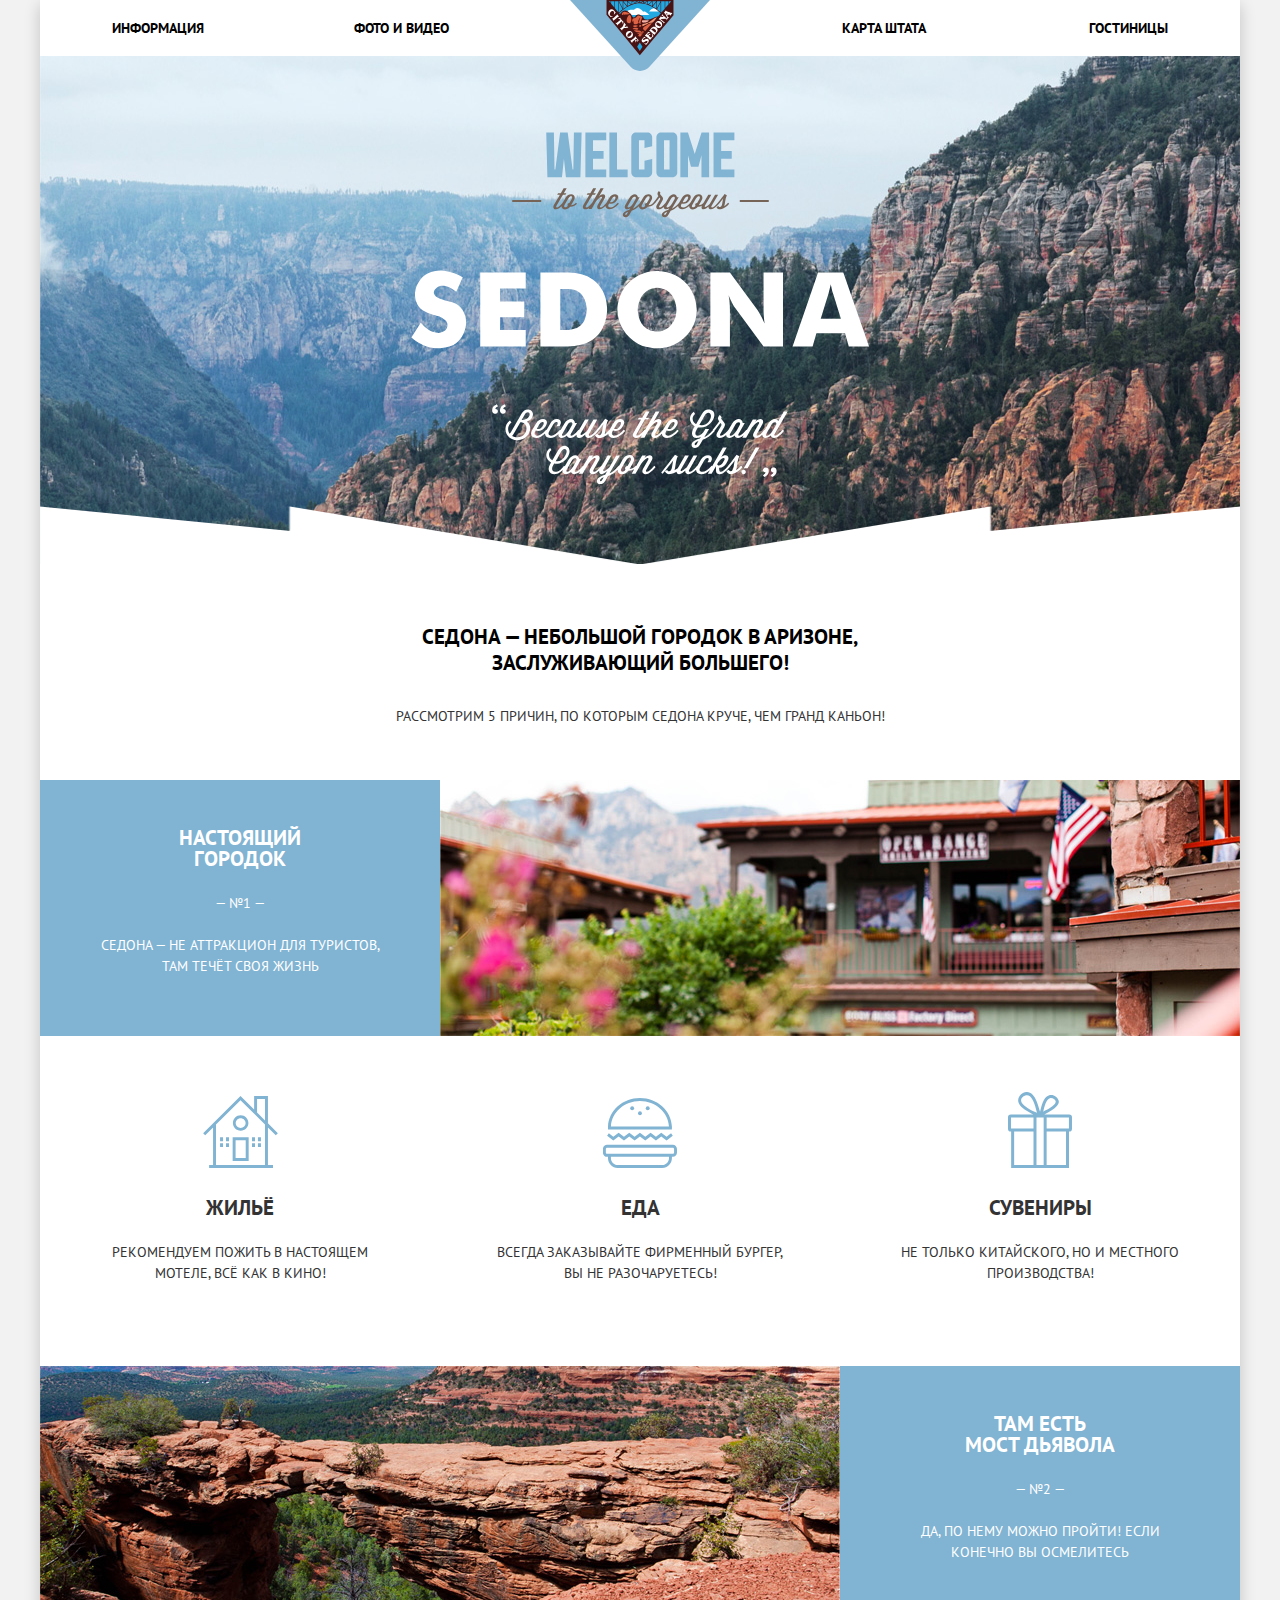
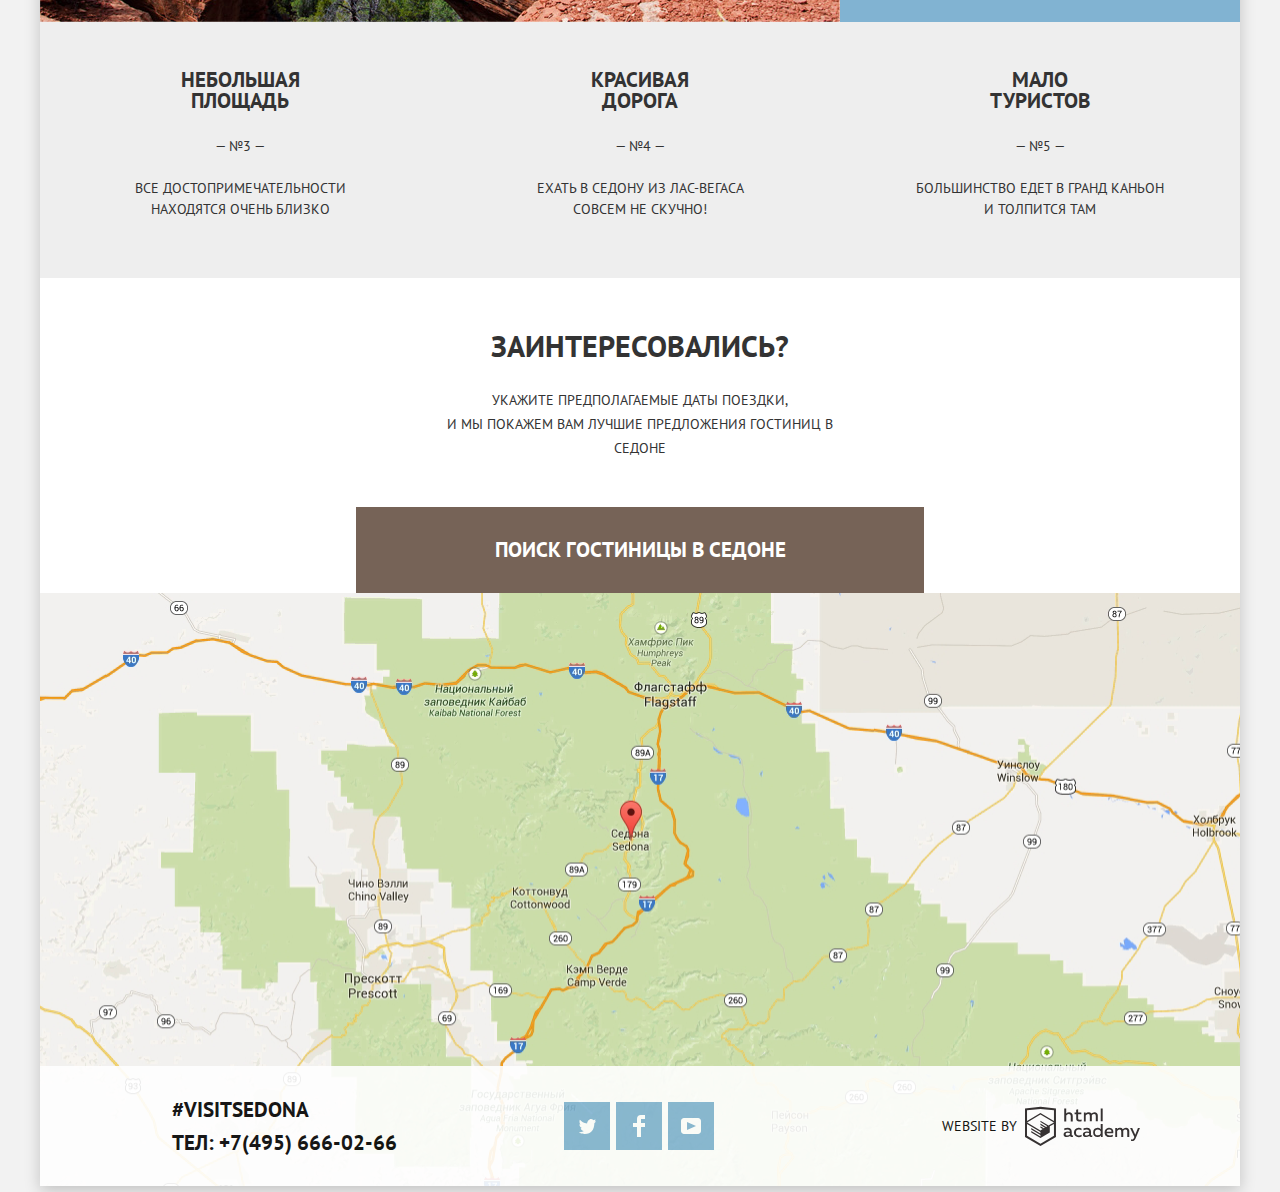
==== commit eb3d000b: "Доработка оживление интерактивных элементов index" ====
--- a/index.html
+++ b/index.html
@@ -68,7 +68,7 @@
           <h2 class="visually-hidden">Преимущество 2</h2>
           <img class="advantage-img" src="img/bridge.jpg" width="800" height="256" alt="Мост дьявола">
           <div class="advantage-photo-text">
-            <div class="advantage-header">Там есть мост дьявола</div>
+            <div class="advantage-header">Там есть<br> мост дьявола</div>
             <div class="advantage-num">— №2 —</div>
             <p>Да, по нему можно пройти! Если конечно вы осмелитесь</p>
           </div>
@@ -100,7 +100,7 @@
           <p class="hotel-search-title">Заинтересовались?</p>
           <p>Укажите предполагаемые даты поездки, <br> 
             и мы покажем вам лучшие предложения гостиниц в седоне</p>
-          <button class="btn btn-index" type="button">Поиск гостиницы в Седоне</button>
+          <button class="btn btn-search" type="button">Поиск гостиницы в Седоне</button>
           <form class="hotel-search-form" action="https://echo.htmlacademy.ru" method="post">
             <div class="hotel-search-item">
               <label for="search-date">Дата заезда:</label>
@@ -136,7 +136,8 @@
 
         <section class="map">
           <h2 class="visually-hidden">Карта</h2>
-          <img src="img/map.png" width="1200" height="593" alt="США, штат Аризона, город Седона">
+          <iframe src="https://www.google.com/maps/embed?pb=!1m18!1m12!1m3!1d484100.92593593406!2d-112.14128781316025!3d34.86897567008044!2m3!1f0!2f0!3f0!3m2!1i1024!2i768!4f13.1!3m3!1m2!1s0x872da132f942b00d%3A0x5548c523fa6c8efd!2z0KHQtdC00L7QvdCwLCDQkNGA0LjQt9C-0L3QsCA4NjMzNiwg0KHQqNCQ!5e0!3m2!1sru!2sru!4v1583075180886!5m2!1sru!2sru" width="1200" height="593" frameborder="0" style="border:0;" allowfullscreen=""></iframe>
+          <p><img src="img/map.png" width="1200" height="593" alt="США, штат Аризона, город Седона"></p>
         </section>
       </main>
 
--- a/css/style.css
+++ b/css/style.css
@@ -322,7 +322,7 @@
 	font-weight: bold;
 }
 
-.btn-index {
+.btn-search {
 	margin-top: 33px;
 	padding: 30px 138px 30px 138px;
 	
@@ -342,6 +342,28 @@
 	100% {
 		transform: translateY(0);
 	}
+}
+
+@keyframes shake {
+	0%,
+  100% {
+    transform: translateX(0);
+  }
+
+  10%,
+  30%,
+  50%,
+  70%,
+  90% {
+    transform: translateX(-10px);
+  }
+
+  20%,
+  40%,
+  60%,
+  80% {
+    transform: translateX(10px);
+  }
 }
 
 .hotel-search-form {
@@ -379,7 +401,12 @@
 	flex-direction: column;	 
 
 	animation-name: leaves;
-	animation-duration: 1.5s;
+	animation-duration: 1s;
+}
+
+.form-search-error {
+	animation-name: shake;
+	animation-duration: 0.6s;
 }
 
 .hotel-search-form,
@@ -569,8 +596,26 @@
 	background-color: #5496bd;
 }
 
-.map img {
+.map {
+	position: relative;
+	z-index: 0;
+}
+
+.map p {
+	position: absolute;
+	left: 0;
+	top: 0;
+	z-index: 1;
+
+	margin: 0;
+}
+
+.map iframe {
+	position: relative;
 	display: block;
+	z-index: 2;
+
+	border: none;
 }
 
 .main-footer {
@@ -581,6 +626,7 @@
 	min-height: 120px;
 	width: 1200px;
 	box-sizing: border-box;
+	z-index: 3;
 
 	display: flex;
 	align-items: center;
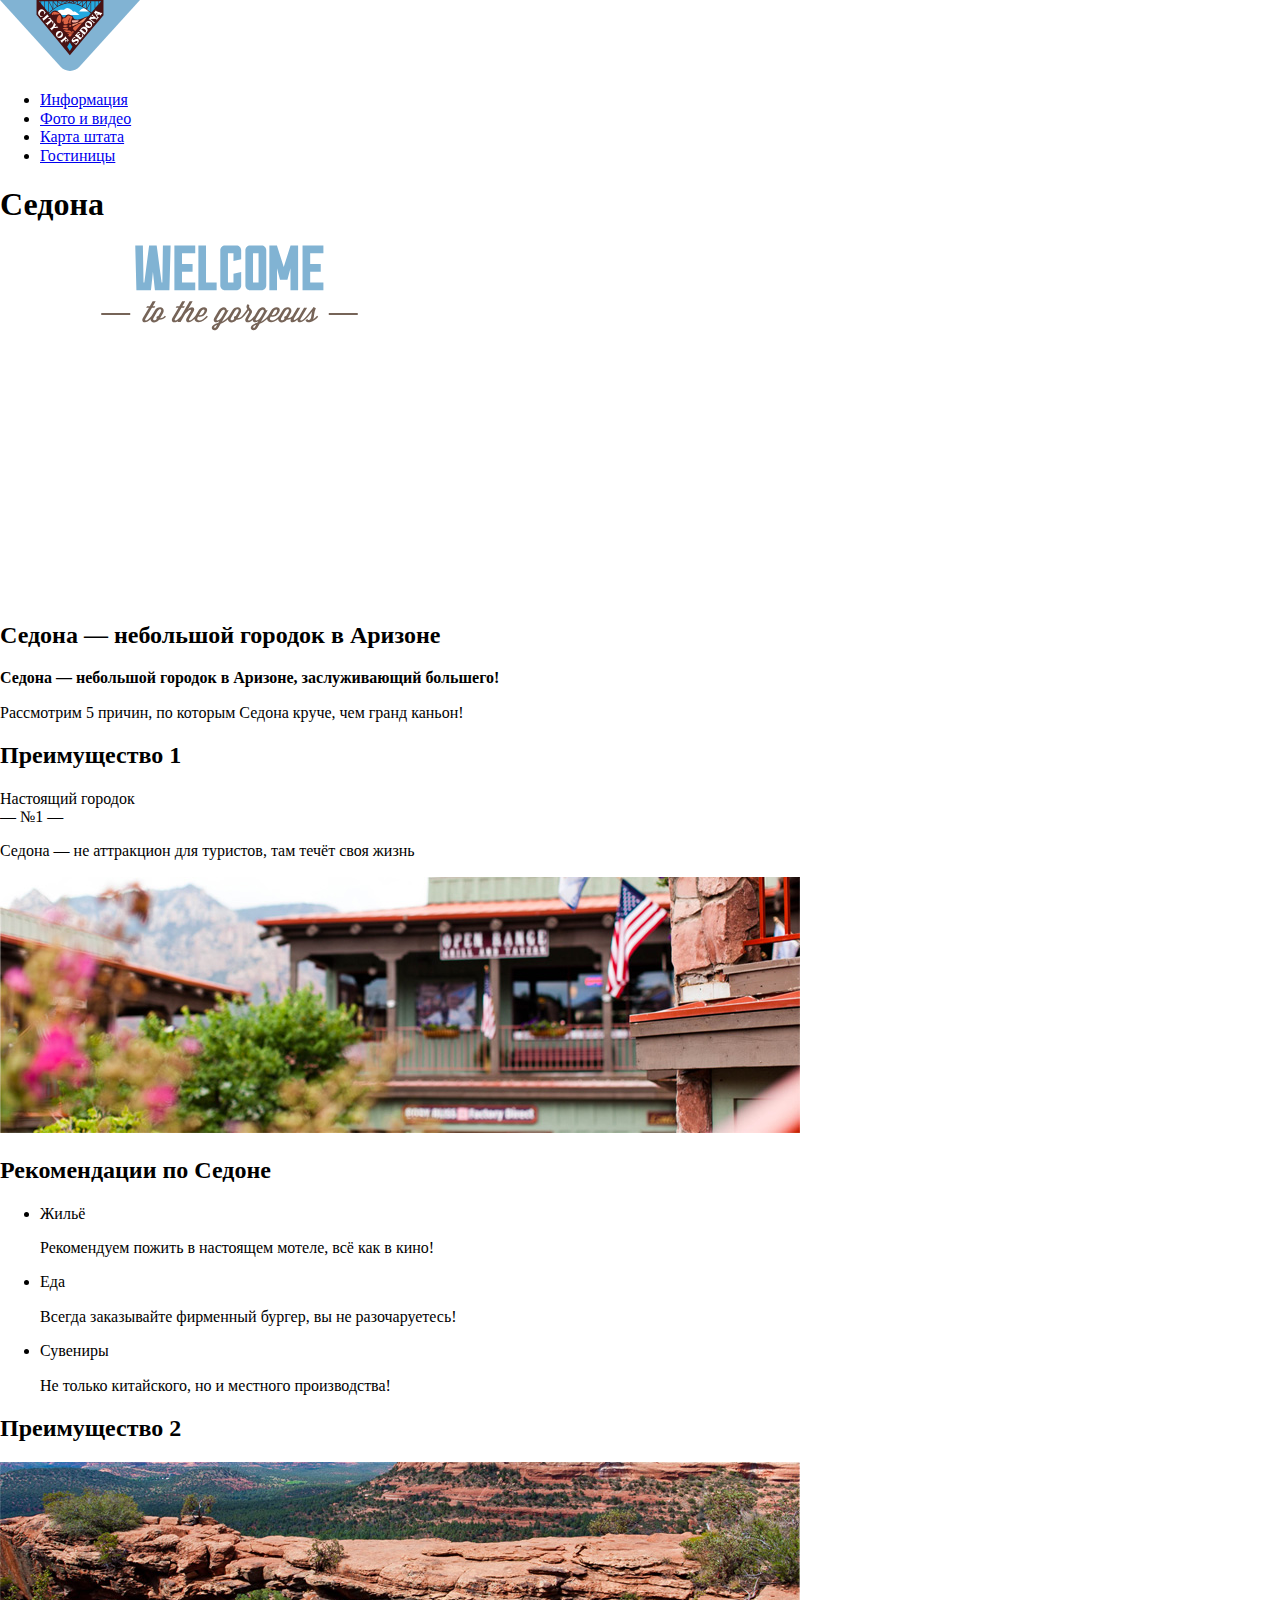
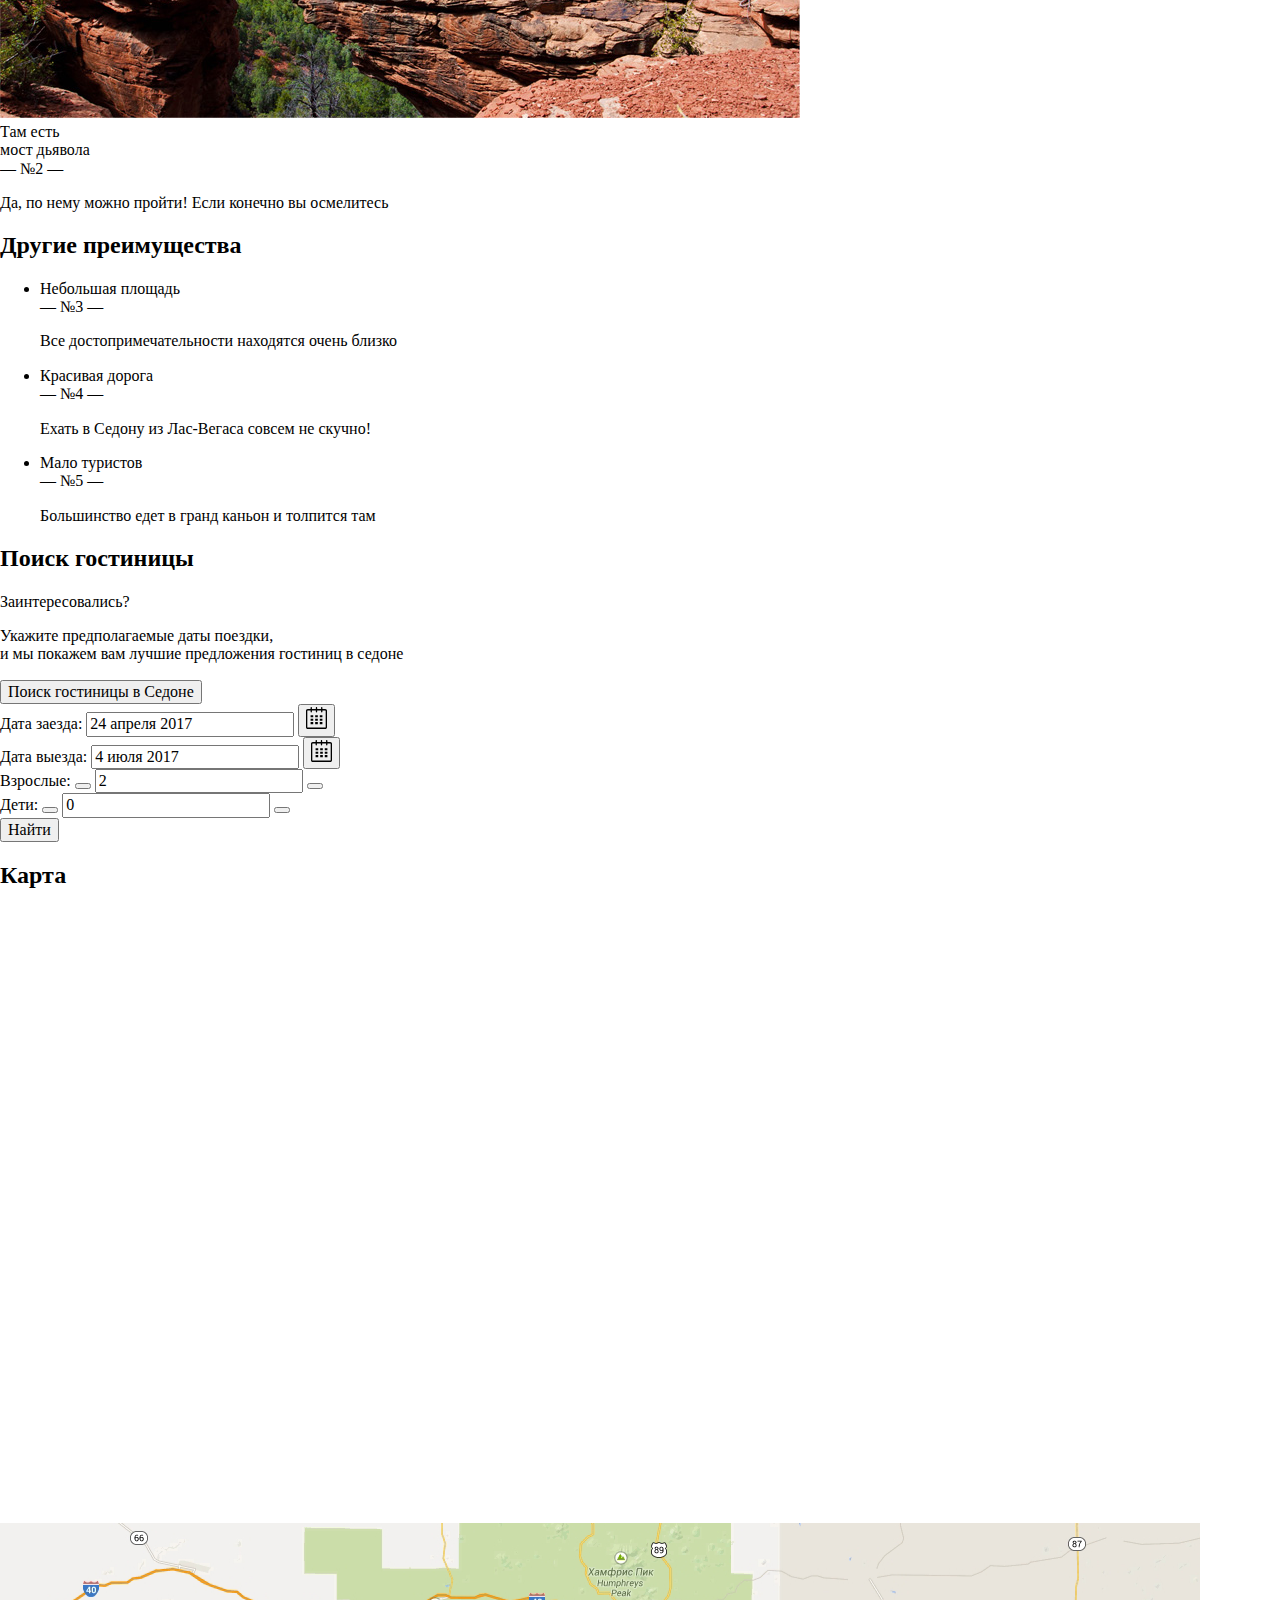
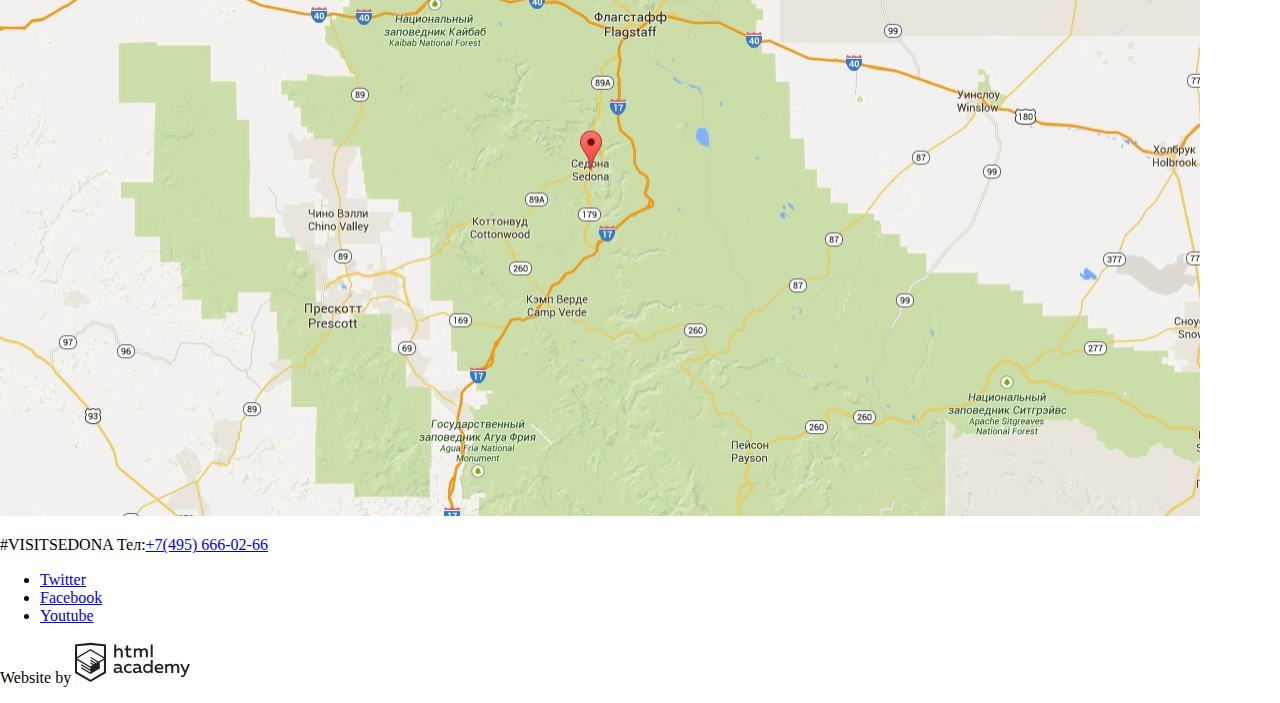
==== commit dad8d020: "оптимизация index" ====
--- a/index.html
+++ b/index.html
@@ -5,7 +5,7 @@
     <title>HTML Academy: Седона</title>
     <link href="https://fonts.googleapis.com/css?family=PT+Sans:400,700&display=swap&subset=cyrillic" rel="stylesheet">
     <link href="css/normalize.css" rel="stylesheet">
-    <link href="css/style.css" rel="stylesheet">
+    <link href="css/style-min.css" rel="stylesheet">
   </head>
 
   <body>
@@ -136,7 +136,7 @@
 
         <section class="map">
           <h2 class="visually-hidden">Карта</h2>
-          <iframe src="https://www.google.com/maps/embed?pb=!1m18!1m12!1m3!1d484100.92593593406!2d-112.14128781316025!3d34.86897567008044!2m3!1f0!2f0!3f0!3m2!1i1024!2i768!4f13.1!3m3!1m2!1s0x872da132f942b00d%3A0x5548c523fa6c8efd!2z0KHQtdC00L7QvdCwLCDQkNGA0LjQt9C-0L3QsCA4NjMzNiwg0KHQqNCQ!5e0!3m2!1sru!2sru!4v1583075180886!5m2!1sru!2sru" width="1200" height="593" frameborder="0" style="border:0;" allowfullscreen=""></iframe>
+          <iframe src="https://www.google.com/maps/embed?pb=!1m18!1m12!1m3!1d484100.92593593406!2d-112.14128781316025!3d34.86897567008044!2m3!1f0!2f0!3f0!3m2!1i1024!2i768!4f13.1!3m3!1m2!1s0x872da132f942b00d%3A0x5548c523fa6c8efd!2z0KHQtdC00L7QvdCwLCDQkNGA0LjQt9C-0L3QsCA4NjMzNiwg0KHQqNCQ!5e0!3m2!1sru!2sru!4v1583075180886!5m2!1sru!2sru" width="1200" height="593" style="border:0;" allowfullscreen=""></iframe>
           <p><img src="img/map.png" width="1200" height="593" alt="США, штат Аризона, город Седона"></p>
         </section>
       </main>
@@ -162,6 +162,6 @@
       </footer>      
     </div> 
     
-    <script src="js/popup.js"></script>
+    <script src="js/popup-min.js"></script>
   </body>
 </html>
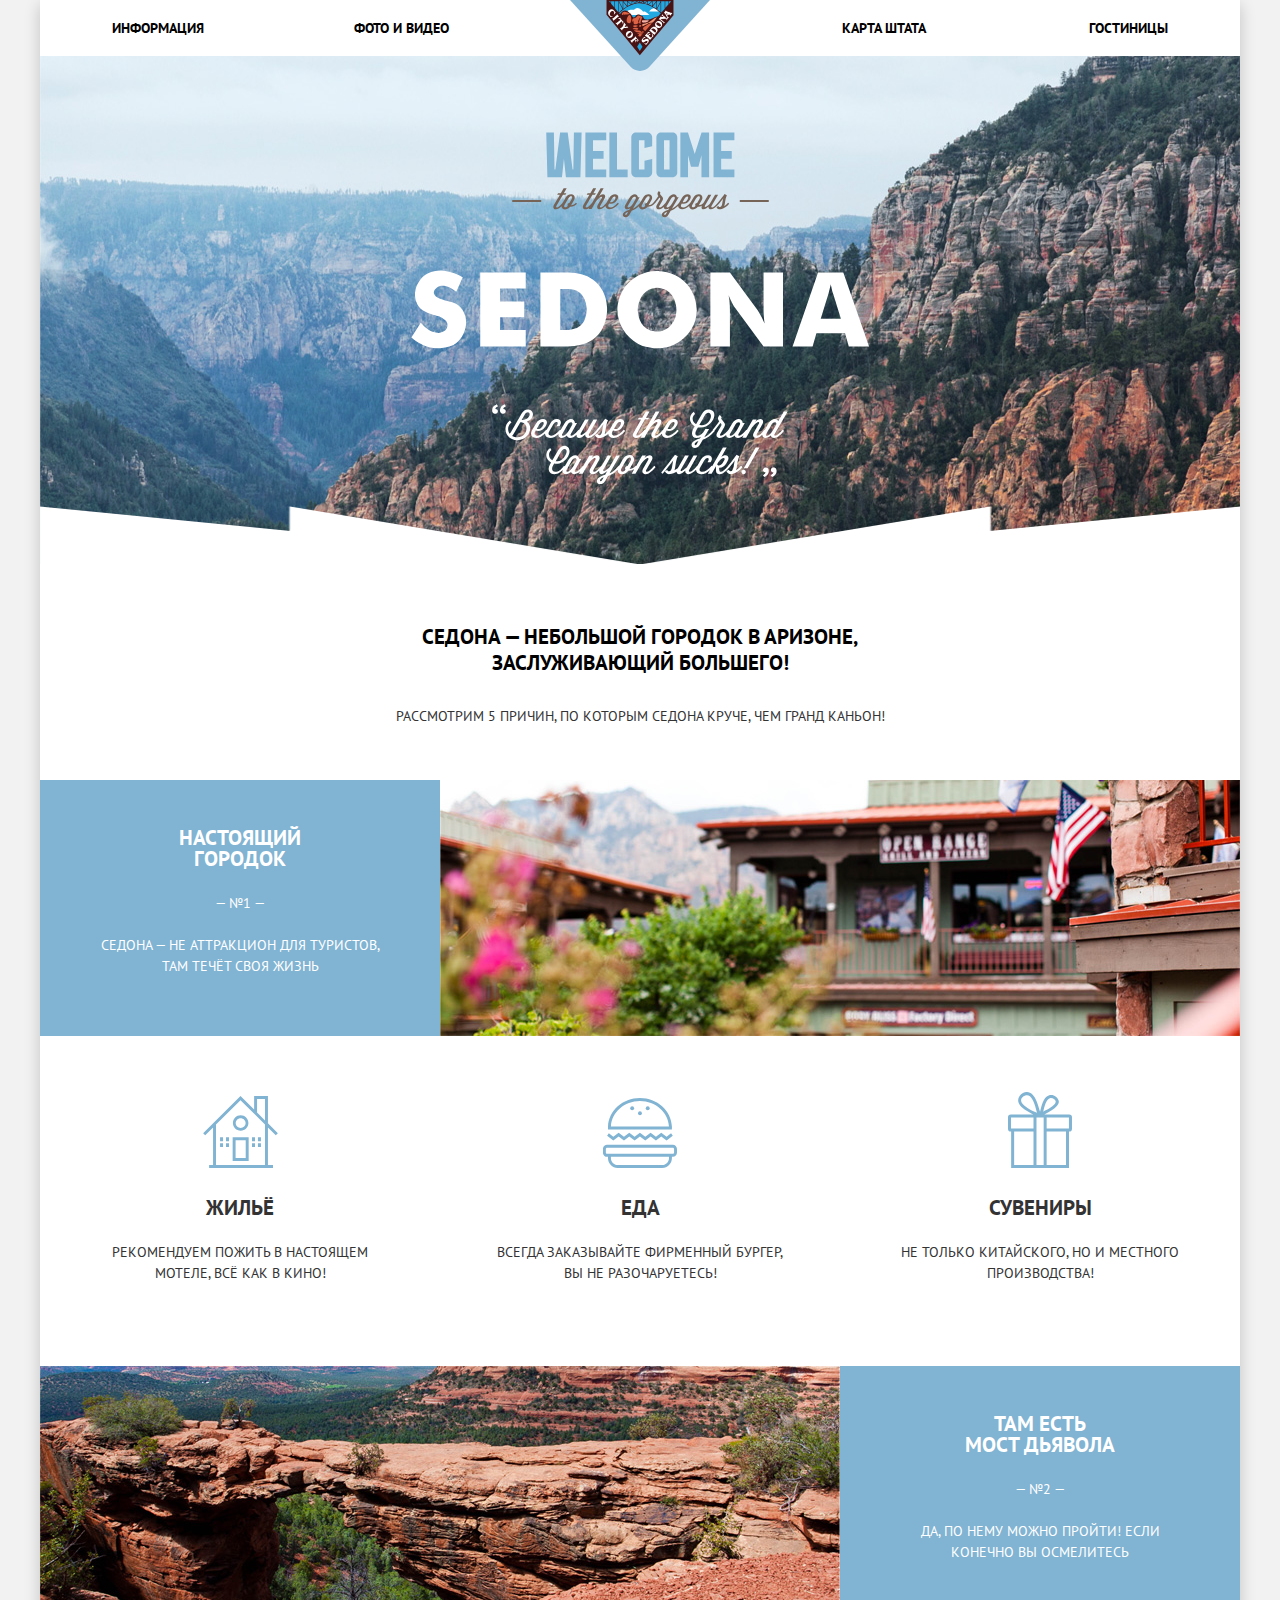
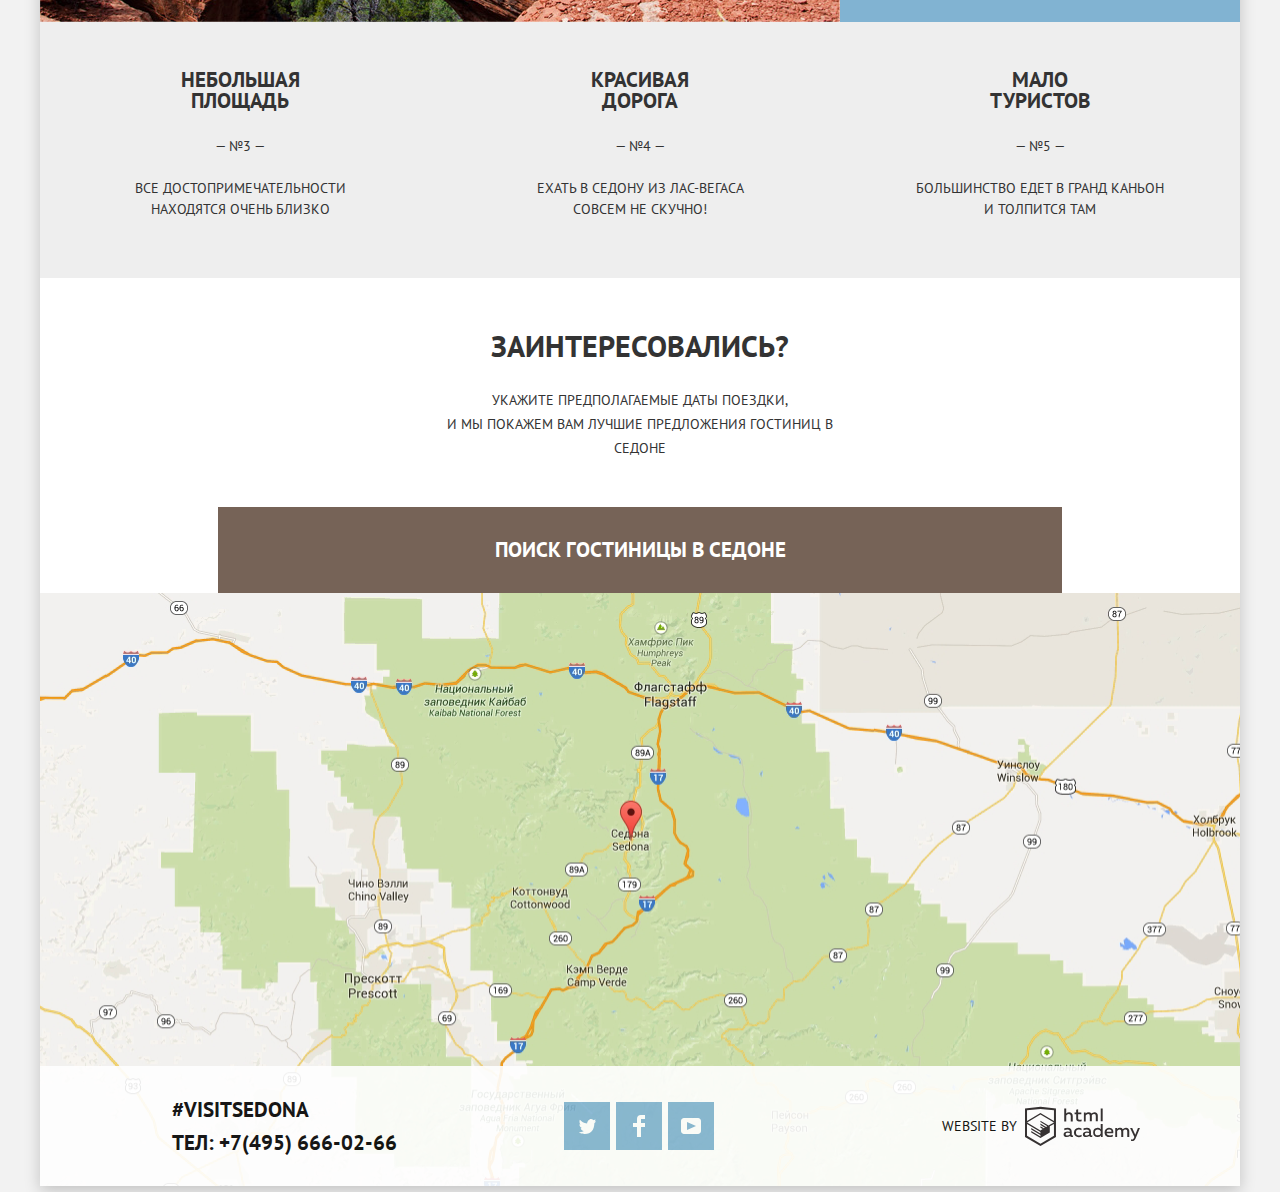
==== commit 902b2756: "доработка критерий index" ====
--- a/index.html
+++ b/index.html
@@ -100,7 +100,7 @@
           <p class="hotel-search-title">Заинтересовались?</p>
           <p>Укажите предполагаемые даты поездки, <br> 
             и мы покажем вам лучшие предложения гостиниц в седоне</p>
-          <button class="btn btn-search" type="button">Поиск гостиницы в Седоне</button>
+          <a class="btn btn-search" href="search-form.html">Поиск гостиницы в Седоне</a>
           <form class="hotel-search-form" action="https://echo.htmlacademy.ru" method="post">
             <div class="hotel-search-item">
               <label for="search-date">Дата заезда:</label>
--- a/css/style-min.css
+++ b/css/style-min.css
@@ -0,0 +1 @@
+@-webkit-keyframes leaves{0%{-webkit-transform:translateY(-300px);transform:translateY(-300px)}to{-webkit-transform:translateY(0);transform:translateY(0)}}@keyframes leaves{0%{-webkit-transform:translateY(-300px);transform:translateY(-300px)}to{-webkit-transform:translateY(0);transform:translateY(0)}}@-webkit-keyframes shake{0%,to{-webkit-transform:translateX(0);transform:translateX(0)}10%,30%,50%,70%,90%{-webkit-transform:translateX(-10px);transform:translateX(-10px)}20%,40%,60%,80%{-webkit-transform:translateX(10px);transform:translateX(10px)}}@keyframes shake{0%,to{-webkit-transform:translateX(0);transform:translateX(0)}10%,30%,50%,70%,90%{-webkit-transform:translateX(-10px);transform:translateX(-10px)}20%,40%,60%,80%{-webkit-transform:translateX(10px);transform:translateX(10px)}}.btn,body{text-transform:uppercase}body{margin:0;padding:0;font-family:'PT Sans','Arial',sans-serif;font-size:14px;line-height:21px;color:#333;background-color:#f2f2f2}.container{position:relative;margin:0 auto;width:1200px;box-shadow:0 5px 15px 0 rgba(0,1,1,.2);background-color:#fff}img{max-width:100%}a{text-decoration:none}button{cursor:pointer}.btn{font:inherit;font-weight:700;text-align:center;color:#fff;background-color:#766357;border:0}.btn:focus,.btn:hover{background-color:#604e43}.btn:active{color:rgba(255,255,255,.3);background-color:#503e33}.visually-hidden{position:absolute;width:1px;height:1px;margin:-1px;border:0;padding:0;white-space:nowrap;-webkit-clip-path:inset(100%);clip-path:inset(100%);clip:rect(0 0 0 0);overflow:hidden}.main-header{position:relative;margin:0;padding:0;min-height:56px}.main-header-logo{position:absolute;left:50%;margin-left:-70px}.main-navigation{font-weight:700;line-height:26px}.main-nav-list{display:flex;flex-wrap:wrap;margin:0 72px;padding:0;list-style:none}.main-nav-list li{display:flex;align-items:center;width:242px;min-height:56px}.nav-to-left{justify-content:flex-start}.nav-to-right{justify-content:flex-end}.main-nav-list li:nth-child(3){margin-left:88px}.main-navigation a{color:#000}.main-navigation a:focus,.main-navigation a:hover,.sorting .btn-sorting:focus,.sorting .btn-sorting:hover{color:#81b3d2}.main-navigation a:active{color:rgba(0,0,0,.3)}.info,.main-img{justify-content:center}.main-img{display:flex;padding-top:76px;padding-bottom:79px;background-color:#ddebf4;background-image:url(../img/bg-maska.png),url(../img/bg-index.jpg);background-position:center calc(100% + 1px),0 28%;background-repeat:no-repeat,no-repeat}.info{flex-direction:column;align-items:center;min-height:216px;line-height:26px;text-align:center}.info b{margin-top:22px;width:440px;font-size:21px;font-weight:700;color:#000}.info p{margin-top:27px}.advantage-photo,.info{display:flex}.advantage-photo-text{padding:47px 49px 45px;width:400px;box-sizing:border-box;display:flex;flex-direction:column;justify-content:space-between;color:#fff;text-align:center;background-color:#81b3d2}.advantage-img{background-color:#ddebf4}.advantage-header{font-size:21px;font-weight:700}.advantage-with-num .advantage-header{width:150px;margin-left:auto;margin-right:auto}.advantage-photo-text .advantage-header{width:151px;margin-left:auto;margin-right:auto;margin-bottom:24px}.advantage-without-num .advantage-header{margin-top:29px;margin-bottom:10px}.advantage-num{margin-bottom:7px}.advantage-list{margin:0;padding:0;display:flex;list-style:none}.advantage-without-num{padding-top:56px;box-sizing:border-box;min-height:330px}.advantage-item{width:400px;padding-left:49px;padding-right:49px;display:flex;flex-direction:column;text-align:center}.advantage-with-num .advantage-text{width:262px;margin-left:auto;margin-right:auto}.advantage-with-num .advantage-text5{width:259px;margin:auto}.icon-house::before{content:url(../img/icon-house.svg);width:75px;height:72px;margin:4px auto 0}.icon-food::before{content:url(../img/icon-food.svg);width:74px;height:70px;margin:6px auto 0}.icon-souvenir::before{content:url(../img/icon-souvenir.svg);width:64px;height:76px;margin:0 auto}.advantage-with-num{position:relative;padding-top:47px;min-height:256px;box-sizing:border-box;z-index:2;background-color:#eee}.advantage-with-num .advantage-header{margin-bottom:25px}.hotel-search{position:relative;display:flex;flex-direction:column;align-items:center;min-height:291px;z-index:1}.hotel-search-title{margin:56px 0 16px;font-size:30px;line-height:36px;font-weight:700}.hotel-search p{width:440px;text-align:center;line-height:24px}.btn-search{margin-top:33px;padding:30px 138px;width:568px;font-size:21px;line-height:26px}.hotel-search-form{position:absolute;top:100%;z-index:-2;display:none;padding:55px;box-sizing:border-box;width:568px;min-height:395px;left:50%;margin-left:-284px;background-color:#fff;box-shadow:0 7px 15px 0 rgba(0,1,1,.15)}.hotel-search::before{content:"";left:0;position:absolute;width:100%;height:100%;z-index:-1;background-color:#fff}.form-search-show{display:flex;flex-direction:column;-webkit-animation-name:leaves;animation-name:leaves;-webkit-animation-duration:1s;animation-duration:1s}.form-search-error{-webkit-animation-name:shake;animation-name:shake;-webkit-animation-duration:.6s;animation-duration:.6s}.hotel-search-form,.hotel-search-form input{line-height:26px;color:#000;text-transform:uppercase}.hotel-search-form{font-weight:700}.hotel-search-form input{font:inherit;background-color:#f2f2f2;border:2px solid #f2f2f2}.hotel-search-item{position:relative;display:flex;flex-wrap:wrap;margin-bottom:29px}.hotel-search-item label{display:block;padding-top:6px;width:105px}.hotel-search-form input:hover{background-color:#ebebeb;border:2px solid #ebebeb}.hotel-search-form input:focus{background-color:#fff;border:2px solid #e5e5e5}.hotel-search-form .data-input{padding:4px 40px 4px 10px;width:346px;box-sizing:border-box;margin-left:auto}.hotel-search-container{display:flex;justify-content:space-between;margin-top:1px}.hotel-search-container label{margin-right:7px}.btn-calendar{position:absolute;right:9px;top:8px;display:flex;padding:0;border:0;background-color:transparent}.btn-calendar path{fill:#cacaca}.btn-calendar:focus path,.btn-calendar:hover path{fill:#000}.btn-calendar:active path,.copyright-html:hover path{fill:#81b3d2}.hotel-search-container .person-child{width:56px}.person-input{padding:4px 36px;box-sizing:border-box;text-align:center;width:114px}.btn-input{padding:0;border:0;width:38px;height:38px;background-color:transparent}.btn-minus,.btn-plus{position:absolute;right:75px}.btn-plus{right:0}.btn-minus::before,.btn-plus::after,.btn-plus::before{content:"";position:absolute;left:13px;top:18px;width:12px;height:3px;background-color:#a9a9a9}.btn-plus::after,.btn-plus::before{width:11px;left:14px}.btn-plus::after{top:14px;left:18px;width:3px;height:11px}.btn-minus:focus::before,.btn-minus:hover::before,.btn-plus:focus::after,.btn-plus:focus::before,.btn-plus:hover::after,.btn-plus:hover::before{background-color:#000}.btn-form,.btn-minus:active::before,.btn-plus:active::after,.btn-plus:active::before{background-color:#81b3d2}.btn-form{margin-top:25px;padding-top:16px;padding-bottom:16px;font-size:21px;line-height:26px;width:100%}.btn-form:focus,.btn-form:hover{background-color:#669ec0}.btn-form:active{background-color:#5496bd}.map,.map iframe{position:relative;z-index:0}.map p{position:absolute;left:0;top:0;z-index:1;margin:0}.map iframe{display:block;z-index:2;border:0}.main-footer{position:absolute;bottom:0;padding-left:132px;padding-right:94px;min-height:120px;width:1200px;box-sizing:border-box;z-index:3;display:flex;align-items:center;background-color:#fff;opacity:.9}.footer-contacts{margin-right:167px;width:225px;font-size:21px;line-height:26px;font-weight:700;color:#000}.footer-contacts a{margin-left:5px;color:#000}.contacts-tel{display:block;margin-top:7px}.social{margin-top:30px;margin-bottom:36px}.social-list{padding:0;margin:0;display:flex;flex-wrap:wrap;justify-content:space-between;list-style:none}.social-list li{width:46px;height:48px;margin-right:6px;margin-top:6px;background-color:#81b3d2}.social-button{position:relative;display:block;width:100%;height:100%}.social-button-fb::after,.social-button-t::after,.social-button-y::after{content:"";position:absolute;top:17px;left:15px;width:17px;height:15px;background-image:url(../img/icon-twitter.svg);background-repeat:no-repeat}.social-button-fb::after,.social-button-y::after{top:13px;left:17px;width:12px;height:22px;background-image:url(../img/icon-fb.svg)}.social-button-y::after{top:16px;left:13px;width:20px;height:16px;background-image:url(../img/icon-youtube.svg)}.social-button:focus,.social-button:hover{background-color:#669dc0}.social-button:active{background-color:#5495bd}.social-button-fb:active::after,.social-button-t:active::after,.social-button-y:active::after{opacity:.3}.footer-copyright{margin-left:auto;display:flex;align-items:center;width:204px;line-height:26px;color:#000}.footer-copyright a{display:flex;margin-left:8px}.copyright-html:active path,.copyright-html:focus path{fill:#bdbbbc}.filter{padding-top:27px;padding-bottom:6px;color:#fff;background-color:#7597bc;background-image:url(../img/bg-filter.jpg);background-position:0 50%;background-repeat:no-repeat}.filter-form{display:flex}.filter fieldset{width:230px;margin:0;padding:0;border:0}.filter fieldset:first-child{margin-right:25px}.filter fieldset:last-child{width:318px;margin-left:auto}.filter legend{margin-bottom:11px;font-size:16px;line-height:21px;font-weight:700}.filter ul{padding:0;list-style:none}.filter-item{margin-bottom:25px;padding-left:40px}.filter-item label{position:relative;display:block;cursor:pointer}.filter-input-checkbox+label::before{content:"";position:absolute;left:-41px;top:-2px;width:19px;height:19px;border:2px solid #fff;border-radius:4px}.filter-input-checkbox:checked+label::before{width:27px;height:23px;border:0;background-image:url(../img/checkbox-on.svg);background-repeat:no-repeat}.filter-input-checkbox:disabled+label::before{border-color:#6a6a6a;cursor:default}.filter-input-checkbox:disabled+label{cursor:default}.filter-input-checkbox:disabled:checked+label::before{background-image:url(../img/checkbox-disabled.svg);background-repeat:no-repeat;border:0;cursor:default}.filter-input-checkbox:disabled:checked+label{cursor:default}.filter-price{position:relative;margin-bottom:20px;width:314px;min-height:30px;font-size:0;border:2px solid #fff;border-radius:2px}.filter-price::after{content:"";position:absolute;top:50%;left:50%;width:2px;height:22px;background-color:#fff;-webkit-transform:translate(-50%,-50%);transform:translate(-50%,-50%)}.filter-price label{display:inline-block;vertical-align:top;font-size:14px;line-height:30px;cursor:pointer}.filter-price .max-place,.filter-price .min-place{padding-left:65px;width:82px}.filter input{width:50px;margin:0;font:inherit;color:inherit;line-height:21px;background-color:transparent;border:0}.filter-range{position:relative;margin-bottom:34px}.filter-range .scale{width:317px;height:2px;background:rgba(255,255,255,.3)}.filter-range .second-scale{width:80%;height:2px;background-color:#fff}.range-toggle{position:absolute;top:-9px;width:4px;height:4px;background-color:#ababab;border:8px solid #fff;border-radius:50%;box-shadow:0 2px 1px 0 rgba(0,1,1,.2);cursor:pointer}.range-toggle-min{left:0}.range-toggle-max{right:46px}.range-toggle:hover{border-width:9px}.bnt-filter{display:block;padding:5px 33px;margin-left:86px;font-weight:400;background-color:transparent;border:2px solid #fff}.bnt-filter:focus,.bnt-filter:hover{color:#000;background-color:#fff}.content{width:1056px;margin:0 auto}.sorting{display:flex;align-items:center;padding-top:30px;padding-bottom:30px}.sorting-total{margin-right:48px;font-size:21px;line-height:26px;font-weight:700;color:#000}.sorting-type{display:flex;flex-wrap:wrap;width:830px;margin-top:5px}.sorting-title{margin-right:40px;font-size:12px;line-height:18px;color:#000}.sorting button{margin-right:33px;padding:0;font:inherit;text-transform:uppercase;font-size:12px;line-height:18px;color:rgba(0,0,0,.3);background-color:transparent;border:0;border-bottom:1px dotted #81b3d2}.sorting .btn-sorting:active{color:#000;border:0}.sorting .sorting-active{border:0;color:#81b3d2;cursor:default}.sorting-icon{margin-left:auto}.sorting-icon button{margin:0;padding:0;font-size:16px}.sorting .btn-icon{margin-right:3px;border:0}.sorting .btn-icon:focus,.sorting .btn-icon:hover{color:#000}.sorting .btn-icon:active{color:#81b3d2}.menu-current{color:#766357}.catalog-list{margin:0;padding:0;list-style:none}.catalog-item{padding:29px 72px 29px 71px;display:flex;border-top:1px solid #e5e5e5}.catalog-item:last-child{border-bottom:1px solid #e5e5e5}.catalog-item h3,.catalog-item p{margin:0;padding:0}.catalog-item-details{display:flex;flex-direction:column;margin-right:15px;margin-left:31px;width:750px}.catalog-item-details h3{font-size:21px;text-align:left}.catalog-item-details .catalog-title{color:#000}.catalog-item-details .catalog-title:focus,.catalog-item-details .catalog-title:hover{color:#81b3d2}.catalog-item-details .catalog-title:active{color:rgba(0,0,0,.3)}.catalog-item .catalog-item-price{margin-top:9px;margin-bottom:13px;display:flex}.catalog-category{min-width:110px;margin-right:6px}.catalog-item-btn .btn-details,.catalog-item-btn .btn-reserve{display:inline-block;vertical-align:top;padding:3px 16px;margin-right:5px;background-color:#81b3d2}.catalog-item-btn .btn-reserve{background-color:#766357}.catalog-item-btn .btn-reserve:focus,.catalog-item-btn .btn-reserve:hover{background-color:#604e43}.catalog-item-btn .btn-reserve:active{background-color:#503e33;color:rgba(255,255,255,.3)}.catalog-item-btn .btn-details:focus,.catalog-item-btn .btn-details:hover{background-color:#669ec0}.catalog-item-btn .btn-details:active{background-color:#5496bd}.catalog-rating,.stars-rating{display:inline-block;vertical-align:top}.catalog-rating{text-align:right;margin-left:auto}.stars-rating{width:18px;height:17px;background-image:url(../img/star.svg);background-repeat:no-repeat;margin-bottom:48px;margin-left:2px}.catalog-item .rating{display:flex;justify-content:center;padding:3px 13px;color:#666;text-align:center;background-color:#f2f2f2}.footer-catalog{position:static}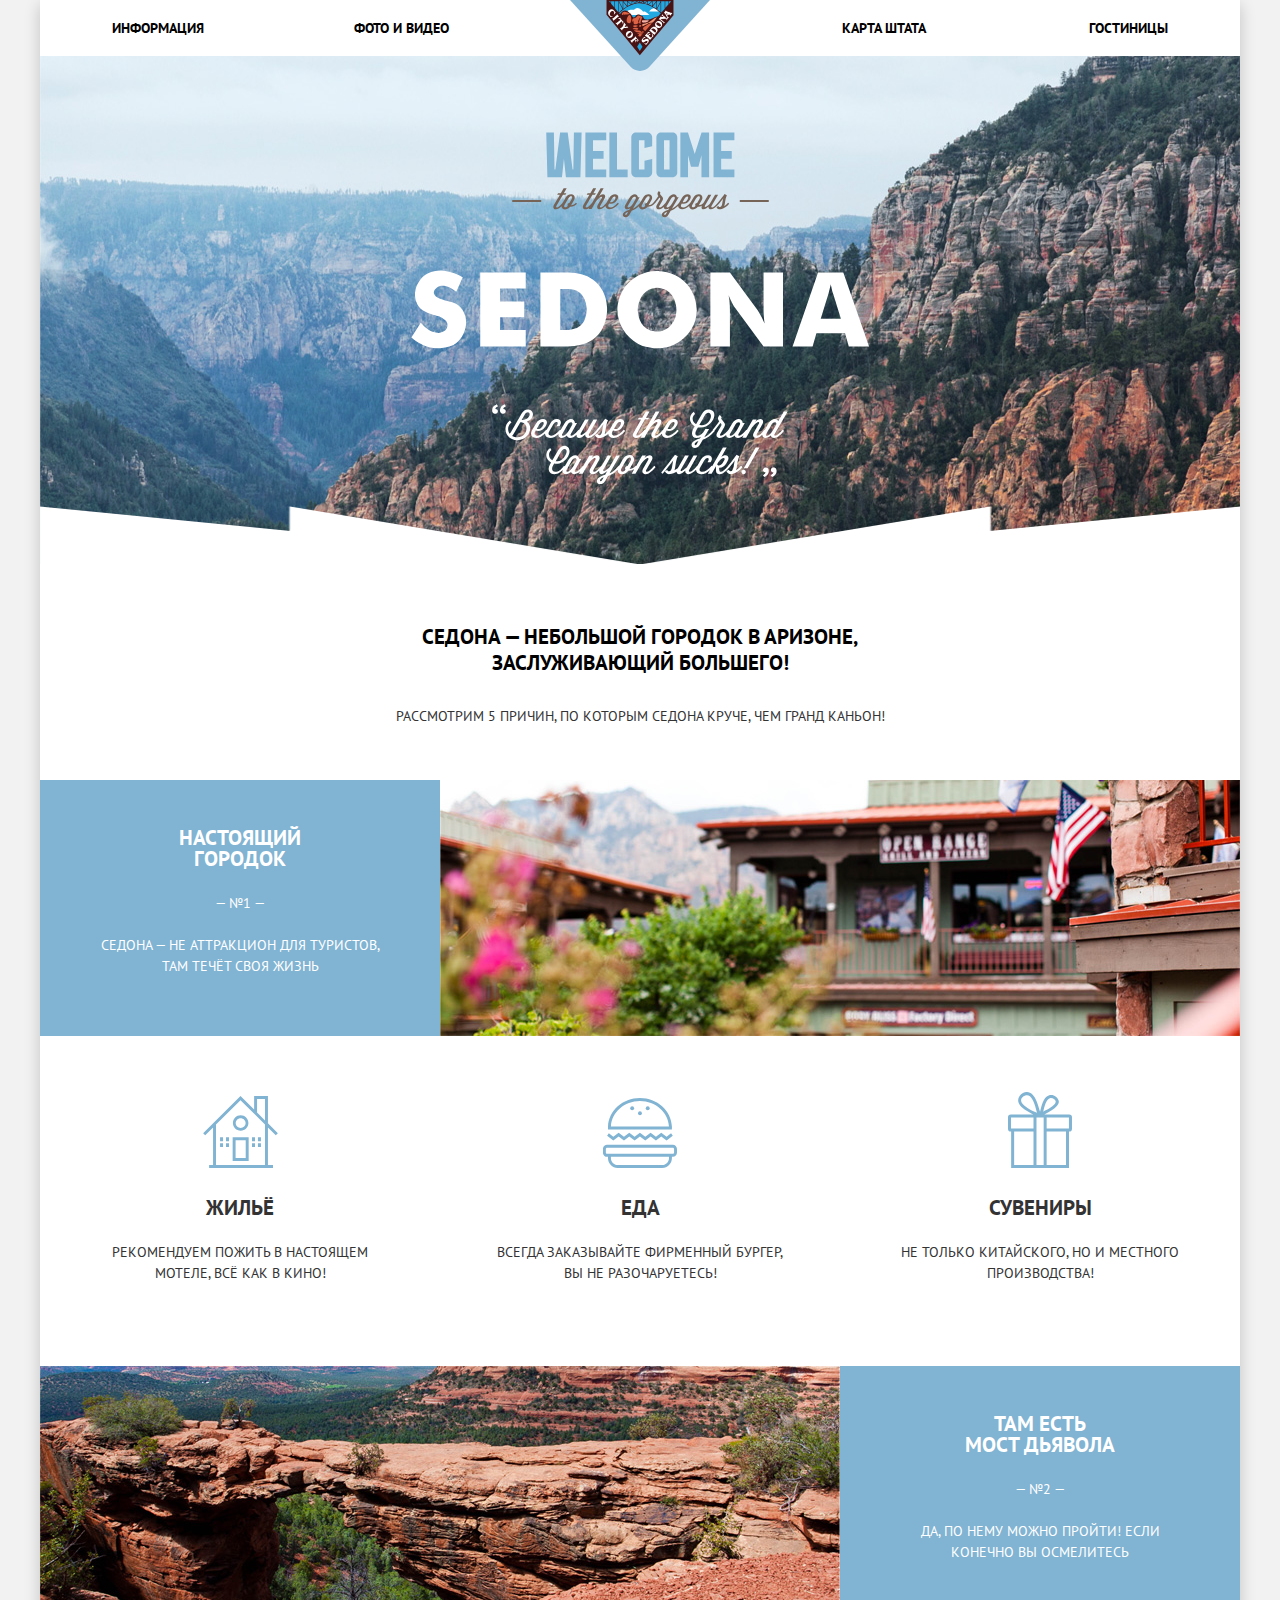
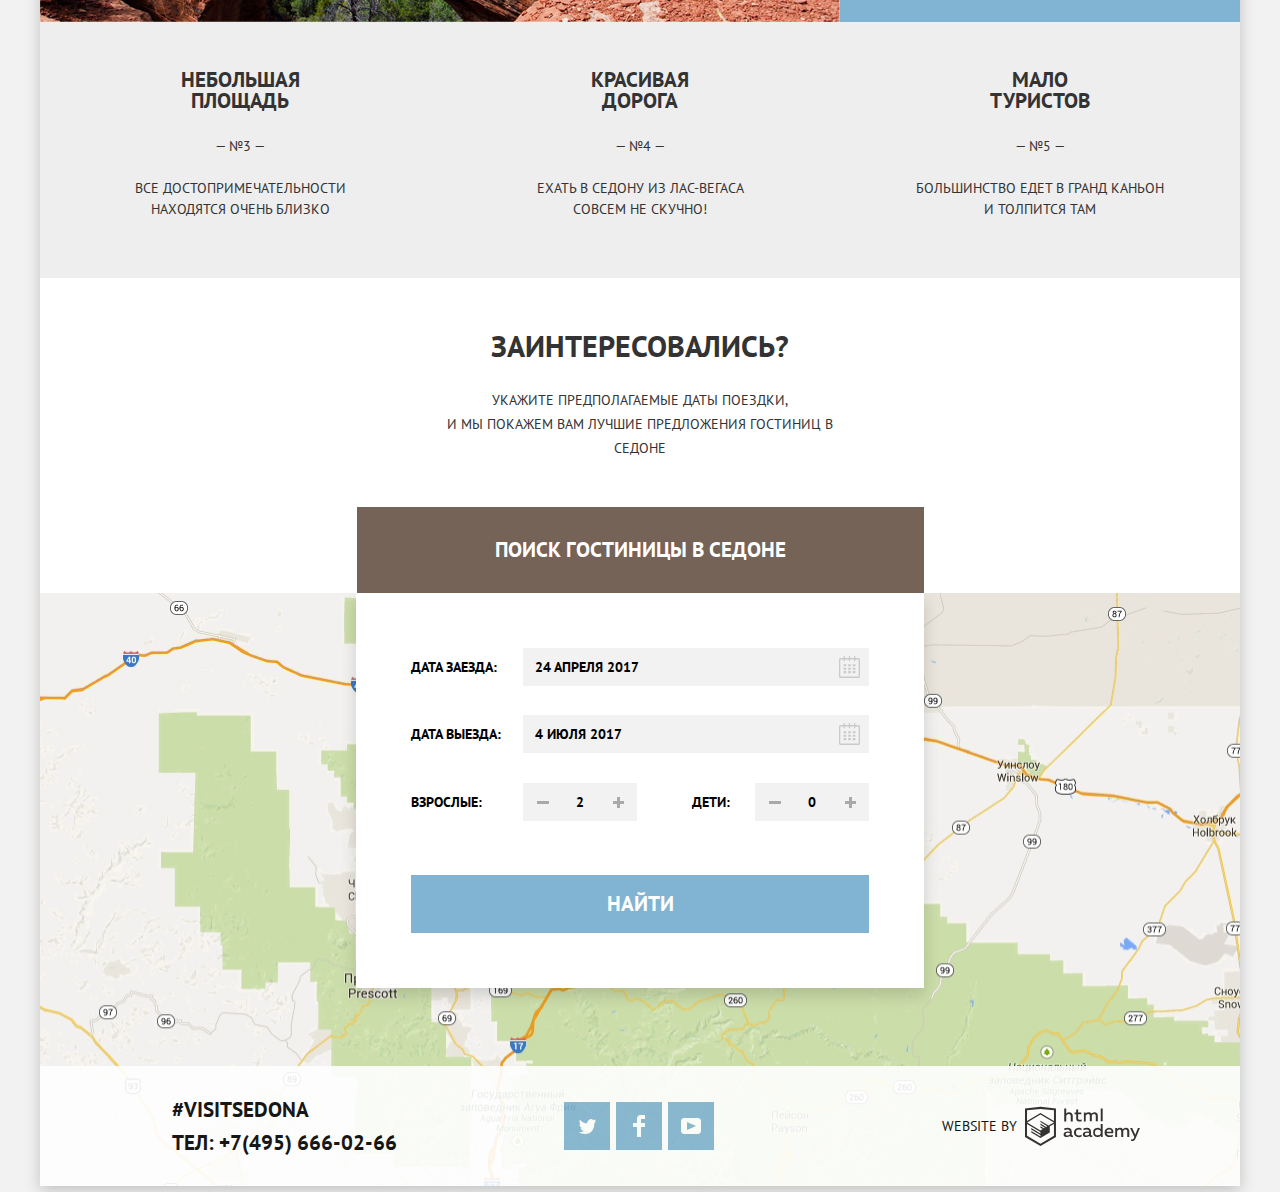
==== commit 5ab53925: "Итог редакция 1 index" ====
--- a/index.html
+++ b/index.html
@@ -4,7 +4,7 @@
     <meta charset="utf-8">
     <title>HTML Academy: Седона</title>
     <link href="https://fonts.googleapis.com/css?family=PT+Sans:400,700&display=swap&subset=cyrillic" rel="stylesheet">
-    <link href="css/normalize.css" rel="stylesheet">
+    <link href="css/normalize-min.css" rel="stylesheet">
     <link href="css/style-min.css" rel="stylesheet">
   </head>
 
@@ -100,18 +100,18 @@
           <p class="hotel-search-title">Заинтересовались?</p>
           <p>Укажите предполагаемые даты поездки, <br> 
             и мы покажем вам лучшие предложения гостиниц в седоне</p>
-          <a class="btn btn-search" href="search-form.html">Поиск гостиницы в Седоне</a>
+          <button class="btn btn-search" type="button">Поиск гостиницы в Седоне</button>
           <form class="hotel-search-form" action="https://echo.htmlacademy.ru" method="post">
             <div class="hotel-search-item">
               <label for="search-date">Дата заезда:</label>
-              <input class="data-input" type="text" name="hotel-search-date" id="search-date" value="24 апреля 2017">
+              <input class="data-input" type="text" name="hotel-search-date" id="search-date" placeholder="24 апреля 2017">
               <button class="btn-calendar" type="button" aria-label="Открыть календарь">
                 <svg xmlns="http://www.w3.org/2000/svg" width="21" height="22" viewBox="0 0 21 22"><path d="M19.251 2.025h-2.845V.648c0-.381-.294-.689-.656-.689-.363 0-.656.308-.656.689v1.377h-3.938V.648c0-.381-.294-.689-.655-.689-.363 0-.657.308-.657.689v1.377H5.906V.648c0-.381-.294-.689-.656-.689-.363 0-.657.308-.657.689v1.377H1.75C.784 2.025 0 2.847 0 3.862v16.302C0 21.179.784 22 1.75 22h17.501c.966 0 1.749-.821 1.749-1.836V3.862c0-1.015-.783-1.837-1.749-1.837zm.437 18.139a.448.448 0 0 1-.437.459H1.75a.45.45 0 0 1-.438-.459V3.862a.45.45 0 0 1 .438-.459h2.844v1.378c0 .381.294.689.657.689.362 0 .656-.308.656-.689V3.403h3.938v1.378c0 .381.294.689.657.689.361 0 .655-.308.655-.689V3.403h3.938v1.378c0 .381.293.689.656.689.362 0 .656-.308.656-.689V3.403h2.845c.241 0 .437.206.437.459v16.302z"/><path d="M4.594 8.225h2.625v2.066H4.594zM4.594 11.668h2.625v2.067H4.594zM4.594 15.112h2.625v2.066H4.594zM9.188 15.112h2.625v2.066H9.188zM9.188 11.668h2.625v2.067H9.188zM9.188 8.225h2.625v2.066H9.188zM13.781 15.112h2.625v2.066h-2.625zM13.781 11.668h2.625v2.067h-2.625zM13.781 8.225h2.625v2.066h-2.625z"/></svg>
               </button>
             </div>
             <div class="hotel-search-item">
               <label for="departure-date">Дата выезда:</label>
-              <input class="data-input" type="text" name="search-departure-date" id="departure-date" value="4 июля 2017">
+              <input class="data-input" type="text" name="search-departure-date" id="departure-date" placeholder="4 июля 2017">
                 <button class="btn-calendar" type="button" aria-label="Открыть календарь">
                   <svg xmlns="http://www.w3.org/2000/svg" width="21" height="22" viewBox="0 0 21 22"><path d="M19.251 2.025h-2.845V.648c0-.381-.294-.689-.656-.689-.363 0-.656.308-.656.689v1.377h-3.938V.648c0-.381-.294-.689-.655-.689-.363 0-.657.308-.657.689v1.377H5.906V.648c0-.381-.294-.689-.656-.689-.363 0-.657.308-.657.689v1.377H1.75C.784 2.025 0 2.847 0 3.862v16.302C0 21.179.784 22 1.75 22h17.501c.966 0 1.749-.821 1.749-1.836V3.862c0-1.015-.783-1.837-1.749-1.837zm.437 18.139a.448.448 0 0 1-.437.459H1.75a.45.45 0 0 1-.438-.459V3.862a.45.45 0 0 1 .438-.459h2.844v1.378c0 .381.294.689.657.689.362 0 .656-.308.656-.689V3.403h3.938v1.378c0 .381.294.689.657.689.361 0 .655-.308.655-.689V3.403h3.938v1.378c0 .381.293.689.656.689.362 0 .656-.308.656-.689V3.403h2.845c.241 0 .437.206.437.459v16.302z"/><path d="M4.594 8.225h2.625v2.066H4.594zM4.594 11.668h2.625v2.067H4.594zM4.594 15.112h2.625v2.066H4.594zM9.188 15.112h2.625v2.066H9.188zM9.188 11.668h2.625v2.067H9.188zM9.188 8.225h2.625v2.066H9.188zM13.781 15.112h2.625v2.066h-2.625zM13.781 11.668h2.625v2.067h-2.625zM13.781 8.225h2.625v2.066h-2.625z"/></svg>
                 </button>              
@@ -120,13 +120,13 @@
               <div class="hotel-search-item">
                 <label for="tourist-count">Взрослые:</label>
                 <button class="btn-input btn-minus" type="button" aria-label="Уменьшить значение"></button>
-                <input class="person-input" type="text" name="tourist-count" id="tourist-count" value="2">
+                <input class="person-input" type="text" name="tourist-count" id="tourist-count" placeholder="2">
                 <button class="btn-input btn-plus" type="button" aria-label="Увеличить значение"></button>
               </div>
               <div class="hotel-search-item">
                 <label class="person-child" for="tourist-child">Дети:</label>
                 <button class="btn-input btn-minus" type="button" aria-label="Уменьшить значение"></button>
-                <input class="person-input" type="text" name="tourist-child" id="tourist-child" value="0">
+                <input class="person-input" type="text" name="tourist-child" id="tourist-child" placeholder="0">
                 <button class="btn-input btn-plus" type="button" aria-label="Увеличить значение"></button>
               </div>
             </div>
--- a/css/style-min.css
+++ b/css/style-min.css
@@ -1 +1 @@
-@-webkit-keyframes leaves{0%{-webkit-transform:translateY(-300px);transform:translateY(-300px)}to{-webkit-transform:translateY(0);transform:translateY(0)}}@keyframes leaves{0%{-webkit-transform:translateY(-300px);transform:translateY(-300px)}to{-webkit-transform:translateY(0);transform:translateY(0)}}@-webkit-keyframes shake{0%,to{-webkit-transform:translateX(0);transform:translateX(0)}10%,30%,50%,70%,90%{-webkit-transform:translateX(-10px);transform:translateX(-10px)}20%,40%,60%,80%{-webkit-transform:translateX(10px);transform:translateX(10px)}}@keyframes shake{0%,to{-webkit-transform:translateX(0);transform:translateX(0)}10%,30%,50%,70%,90%{-webkit-transform:translateX(-10px);transform:translateX(-10px)}20%,40%,60%,80%{-webkit-transform:translateX(10px);transform:translateX(10px)}}.btn,body{text-transform:uppercase}body{margin:0;padding:0;font-family:'PT Sans','Arial',sans-serif;font-size:14px;line-height:21px;color:#333;background-color:#f2f2f2}.container{position:relative;margin:0 auto;width:1200px;box-shadow:0 5px 15px 0 rgba(0,1,1,.2);background-color:#fff}img{max-width:100%}a{text-decoration:none}button{cursor:pointer}.btn{font:inherit;font-weight:700;text-align:center;color:#fff;background-color:#766357;border:0}.btn:focus,.btn:hover{background-color:#604e43}.btn:active{color:rgba(255,255,255,.3);background-color:#503e33}.visually-hidden{position:absolute;width:1px;height:1px;margin:-1px;border:0;padding:0;white-space:nowrap;-webkit-clip-path:inset(100%);clip-path:inset(100%);clip:rect(0 0 0 0);overflow:hidden}.main-header{position:relative;margin:0;padding:0;min-height:56px}.main-header-logo{position:absolute;left:50%;margin-left:-70px}.main-navigation{font-weight:700;line-height:26px}.main-nav-list{display:flex;flex-wrap:wrap;margin:0 72px;padding:0;list-style:none}.main-nav-list li{display:flex;align-items:center;width:242px;min-height:56px}.nav-to-left{justify-content:flex-start}.nav-to-right{justify-content:flex-end}.main-nav-list li:nth-child(3){margin-left:88px}.main-navigation a{color:#000}.main-navigation a:focus,.main-navigation a:hover,.sorting .btn-sorting:focus,.sorting .btn-sorting:hover{color:#81b3d2}.main-navigation a:active{color:rgba(0,0,0,.3)}.info,.main-img{justify-content:center}.main-img{display:flex;padding-top:76px;padding-bottom:79px;background-color:#ddebf4;background-image:url(../img/bg-maska.png),url(../img/bg-index.jpg);background-position:center calc(100% + 1px),0 28%;background-repeat:no-repeat,no-repeat}.info{flex-direction:column;align-items:center;min-height:216px;line-height:26px;text-align:center}.info b{margin-top:22px;width:440px;font-size:21px;font-weight:700;color:#000}.info p{margin-top:27px}.advantage-photo,.info{display:flex}.advantage-photo-text{padding:47px 49px 45px;width:400px;box-sizing:border-box;display:flex;flex-direction:column;justify-content:space-between;color:#fff;text-align:center;background-color:#81b3d2}.advantage-img{background-color:#ddebf4}.advantage-header{font-size:21px;font-weight:700}.advantage-with-num .advantage-header{width:150px;margin-left:auto;margin-right:auto}.advantage-photo-text .advantage-header{width:151px;margin-left:auto;margin-right:auto;margin-bottom:24px}.advantage-without-num .advantage-header{margin-top:29px;margin-bottom:10px}.advantage-num{margin-bottom:7px}.advantage-list{margin:0;padding:0;display:flex;list-style:none}.advantage-without-num{padding-top:56px;box-sizing:border-box;min-height:330px}.advantage-item{width:400px;padding-left:49px;padding-right:49px;display:flex;flex-direction:column;text-align:center}.advantage-with-num .advantage-text{width:262px;margin-left:auto;margin-right:auto}.advantage-with-num .advantage-text5{width:259px;margin:auto}.icon-house::before{content:url(../img/icon-house.svg);width:75px;height:72px;margin:4px auto 0}.icon-food::before{content:url(../img/icon-food.svg);width:74px;height:70px;margin:6px auto 0}.icon-souvenir::before{content:url(../img/icon-souvenir.svg);width:64px;height:76px;margin:0 auto}.advantage-with-num{position:relative;padding-top:47px;min-height:256px;box-sizing:border-box;z-index:2;background-color:#eee}.advantage-with-num .advantage-header{margin-bottom:25px}.hotel-search{position:relative;display:flex;flex-direction:column;align-items:center;min-height:291px;z-index:1}.hotel-search-title{margin:56px 0 16px;font-size:30px;line-height:36px;font-weight:700}.hotel-search p{width:440px;text-align:center;line-height:24px}.btn-search{margin-top:33px;padding:30px 138px;width:568px;font-size:21px;line-height:26px}.hotel-search-form{position:absolute;top:100%;z-index:-2;display:none;padding:55px;box-sizing:border-box;width:568px;min-height:395px;left:50%;margin-left:-284px;background-color:#fff;box-shadow:0 7px 15px 0 rgba(0,1,1,.15)}.hotel-search::before{content:"";left:0;position:absolute;width:100%;height:100%;z-index:-1;background-color:#fff}.form-search-show{display:flex;flex-direction:column;-webkit-animation-name:leaves;animation-name:leaves;-webkit-animation-duration:1s;animation-duration:1s}.form-search-error{-webkit-animation-name:shake;animation-name:shake;-webkit-animation-duration:.6s;animation-duration:.6s}.hotel-search-form,.hotel-search-form input{line-height:26px;color:#000;text-transform:uppercase}.hotel-search-form{font-weight:700}.hotel-search-form input{font:inherit;background-color:#f2f2f2;border:2px solid #f2f2f2}.hotel-search-item{position:relative;display:flex;flex-wrap:wrap;margin-bottom:29px}.hotel-search-item label{display:block;padding-top:6px;width:105px}.hotel-search-form input:hover{background-color:#ebebeb;border:2px solid #ebebeb}.hotel-search-form input:focus{background-color:#fff;border:2px solid #e5e5e5}.hotel-search-form .data-input{padding:4px 40px 4px 10px;width:346px;box-sizing:border-box;margin-left:auto}.hotel-search-container{display:flex;justify-content:space-between;margin-top:1px}.hotel-search-container label{margin-right:7px}.btn-calendar{position:absolute;right:9px;top:8px;display:flex;padding:0;border:0;background-color:transparent}.btn-calendar path{fill:#cacaca}.btn-calendar:focus path,.btn-calendar:hover path{fill:#000}.btn-calendar:active path,.copyright-html:hover path{fill:#81b3d2}.hotel-search-container .person-child{width:56px}.person-input{padding:4px 36px;box-sizing:border-box;text-align:center;width:114px}.btn-input{padding:0;border:0;width:38px;height:38px;background-color:transparent}.btn-minus,.btn-plus{position:absolute;right:75px}.btn-plus{right:0}.btn-minus::before,.btn-plus::after,.btn-plus::before{content:"";position:absolute;left:13px;top:18px;width:12px;height:3px;background-color:#a9a9a9}.btn-plus::after,.btn-plus::before{width:11px;left:14px}.btn-plus::after{top:14px;left:18px;width:3px;height:11px}.btn-minus:focus::before,.btn-minus:hover::before,.btn-plus:focus::after,.btn-plus:focus::before,.btn-plus:hover::after,.btn-plus:hover::before{background-color:#000}.btn-form,.btn-minus:active::before,.btn-plus:active::after,.btn-plus:active::before{background-color:#81b3d2}.btn-form{margin-top:25px;padding-top:16px;padding-bottom:16px;font-size:21px;line-height:26px;width:100%}.btn-form:focus,.btn-form:hover{background-color:#669ec0}.btn-form:active{background-color:#5496bd}.map,.map iframe{position:relative;z-index:0}.map p{position:absolute;left:0;top:0;z-index:1;margin:0}.map iframe{display:block;z-index:2;border:0}.main-footer{position:absolute;bottom:0;padding-left:132px;padding-right:94px;min-height:120px;width:1200px;box-sizing:border-box;z-index:3;display:flex;align-items:center;background-color:#fff;opacity:.9}.footer-contacts{margin-right:167px;width:225px;font-size:21px;line-height:26px;font-weight:700;color:#000}.footer-contacts a{margin-left:5px;color:#000}.contacts-tel{display:block;margin-top:7px}.social{margin-top:30px;margin-bottom:36px}.social-list{padding:0;margin:0;display:flex;flex-wrap:wrap;justify-content:space-between;list-style:none}.social-list li{width:46px;height:48px;margin-right:6px;margin-top:6px;background-color:#81b3d2}.social-button{position:relative;display:block;width:100%;height:100%}.social-button-fb::after,.social-button-t::after,.social-button-y::after{content:"";position:absolute;top:17px;left:15px;width:17px;height:15px;background-image:url(../img/icon-twitter.svg);background-repeat:no-repeat}.social-button-fb::after,.social-button-y::after{top:13px;left:17px;width:12px;height:22px;background-image:url(../img/icon-fb.svg)}.social-button-y::after{top:16px;left:13px;width:20px;height:16px;background-image:url(../img/icon-youtube.svg)}.social-button:focus,.social-button:hover{background-color:#669dc0}.social-button:active{background-color:#5495bd}.social-button-fb:active::after,.social-button-t:active::after,.social-button-y:active::after{opacity:.3}.footer-copyright{margin-left:auto;display:flex;align-items:center;width:204px;line-height:26px;color:#000}.footer-copyright a{display:flex;margin-left:8px}.copyright-html:active path,.copyright-html:focus path{fill:#bdbbbc}.filter{padding-top:27px;padding-bottom:6px;color:#fff;background-color:#7597bc;background-image:url(../img/bg-filter.jpg);background-position:0 50%;background-repeat:no-repeat}.filter-form{display:flex}.filter fieldset{width:230px;margin:0;padding:0;border:0}.filter fieldset:first-child{margin-right:25px}.filter fieldset:last-child{width:318px;margin-left:auto}.filter legend{margin-bottom:11px;font-size:16px;line-height:21px;font-weight:700}.filter ul{padding:0;list-style:none}.filter-item{margin-bottom:25px;padding-left:40px}.filter-item label{position:relative;display:block;cursor:pointer}.filter-input-checkbox+label::before{content:"";position:absolute;left:-41px;top:-2px;width:19px;height:19px;border:2px solid #fff;border-radius:4px}.filter-input-checkbox:checked+label::before{width:27px;height:23px;border:0;background-image:url(../img/checkbox-on.svg);background-repeat:no-repeat}.filter-input-checkbox:disabled+label::before{border-color:#6a6a6a;cursor:default}.filter-input-checkbox:disabled+label{cursor:default}.filter-input-checkbox:disabled:checked+label::before{background-image:url(../img/checkbox-disabled.svg);background-repeat:no-repeat;border:0;cursor:default}.filter-input-checkbox:disabled:checked+label{cursor:default}.filter-price{position:relative;margin-bottom:20px;width:314px;min-height:30px;font-size:0;border:2px solid #fff;border-radius:2px}.filter-price::after{content:"";position:absolute;top:50%;left:50%;width:2px;height:22px;background-color:#fff;-webkit-transform:translate(-50%,-50%);transform:translate(-50%,-50%)}.filter-price label{display:inline-block;vertical-align:top;font-size:14px;line-height:30px;cursor:pointer}.filter-price .max-place,.filter-price .min-place{padding-left:65px;width:82px}.filter input{width:50px;margin:0;font:inherit;color:inherit;line-height:21px;background-color:transparent;border:0}.filter-range{position:relative;margin-bottom:34px}.filter-range .scale{width:317px;height:2px;background:rgba(255,255,255,.3)}.filter-range .second-scale{width:80%;height:2px;background-color:#fff}.range-toggle{position:absolute;top:-9px;width:4px;height:4px;background-color:#ababab;border:8px solid #fff;border-radius:50%;box-shadow:0 2px 1px 0 rgba(0,1,1,.2);cursor:pointer}.range-toggle-min{left:0}.range-toggle-max{right:46px}.range-toggle:hover{border-width:9px}.bnt-filter{display:block;padding:5px 33px;margin-left:86px;font-weight:400;background-color:transparent;border:2px solid #fff}.bnt-filter:focus,.bnt-filter:hover{color:#000;background-color:#fff}.content{width:1056px;margin:0 auto}.sorting{display:flex;align-items:center;padding-top:30px;padding-bottom:30px}.sorting-total{margin-right:48px;font-size:21px;line-height:26px;font-weight:700;color:#000}.sorting-type{display:flex;flex-wrap:wrap;width:830px;margin-top:5px}.sorting-title{margin-right:40px;font-size:12px;line-height:18px;color:#000}.sorting button{margin-right:33px;padding:0;font:inherit;text-transform:uppercase;font-size:12px;line-height:18px;color:rgba(0,0,0,.3);background-color:transparent;border:0;border-bottom:1px dotted #81b3d2}.sorting .btn-sorting:active{color:#000;border:0}.sorting .sorting-active{border:0;color:#81b3d2;cursor:default}.sorting-icon{margin-left:auto}.sorting-icon button{margin:0;padding:0;font-size:16px}.sorting .btn-icon{margin-right:3px;border:0}.sorting .btn-icon:focus,.sorting .btn-icon:hover{color:#000}.sorting .btn-icon:active{color:#81b3d2}.menu-current{color:#766357}.catalog-list{margin:0;padding:0;list-style:none}.catalog-item{padding:29px 72px 29px 71px;display:flex;border-top:1px solid #e5e5e5}.catalog-item:last-child{border-bottom:1px solid #e5e5e5}.catalog-item h3,.catalog-item p{margin:0;padding:0}.catalog-item-details{display:flex;flex-direction:column;margin-right:15px;margin-left:31px;width:750px}.catalog-item-details h3{font-size:21px;text-align:left}.catalog-item-details .catalog-title{color:#000}.catalog-item-details .catalog-title:focus,.catalog-item-details .catalog-title:hover{color:#81b3d2}.catalog-item-details .catalog-title:active{color:rgba(0,0,0,.3)}.catalog-item .catalog-item-price{margin-top:9px;margin-bottom:13px;display:flex}.catalog-category{min-width:110px;margin-right:6px}.catalog-item-btn .btn-details,.catalog-item-btn .btn-reserve{display:inline-block;vertical-align:top;padding:3px 16px;margin-right:5px;background-color:#81b3d2}.catalog-item-btn .btn-reserve{background-color:#766357}.catalog-item-btn .btn-reserve:focus,.catalog-item-btn .btn-reserve:hover{background-color:#604e43}.catalog-item-btn .btn-reserve:active{background-color:#503e33;color:rgba(255,255,255,.3)}.catalog-item-btn .btn-details:focus,.catalog-item-btn .btn-details:hover{background-color:#669ec0}.catalog-item-btn .btn-details:active{background-color:#5496bd}.catalog-rating,.stars-rating{display:inline-block;vertical-align:top}.catalog-rating{text-align:right;margin-left:auto}.stars-rating{width:18px;height:17px;background-image:url(../img/star.svg);background-repeat:no-repeat;margin-bottom:48px;margin-left:2px}.catalog-item .rating{display:flex;justify-content:center;padding:3px 13px;color:#666;text-align:center;background-color:#f2f2f2}.footer-catalog{position:static}+@-webkit-keyframes shake{0%,to{-webkit-transform:translateX(0);transform:translateX(0)}10%,30%,50%,70%,90%{-webkit-transform:translateX(-10px);transform:translateX(-10px)}20%,40%,60%,80%{-webkit-transform:translateX(10px);transform:translateX(10px)}}@keyframes shake{0%,to{-webkit-transform:translateX(0);transform:translateX(0)}10%,30%,50%,70%,90%{-webkit-transform:translateX(-10px);transform:translateX(-10px)}20%,40%,60%,80%{-webkit-transform:translateX(10px);transform:translateX(10px)}}.btn,body{text-transform:uppercase}body{margin:0;padding:0;font-family:"PT Sans","Arial",sans-serif;font-size:14px;line-height:21px;color:#333;background-color:#f2f2f2}.container{position:relative;margin:0 auto;width:1200px;box-shadow:0 5px 15px 0 rgba(0,1,1,.2);background-color:#fff}img{max-width:100%}a{text-decoration:none}.btn{font:inherit;font-weight:700;text-align:center;color:#fff;background-color:#766357;border:0;cursor:pointer}.btn:focus,.btn:hover{background-color:#604e43}.btn:active{color:rgba(255,255,255,.3);background-color:#503e33}.visually-hidden{position:absolute;width:1px;height:1px;margin:-1px;border:0;padding:0;white-space:nowrap;-webkit-clip-path:inset(100%);clip-path:inset(100%);clip:rect(0 0 0 0);overflow:hidden}.main-header{position:relative;margin:0;padding:0;min-height:56px}.main-header-logo{position:absolute;left:50%;margin-left:-70px}.main-navigation{font-weight:700;line-height:26px}.main-nav-list{display:flex;flex-wrap:wrap;margin:0 72px;padding:0;list-style:none}.main-nav-list li{display:flex;align-items:center;width:242px;min-height:56px}.nav-to-left{justify-content:flex-start}.nav-to-right{justify-content:flex-end}.main-nav-list li:nth-child(3){margin-left:88px}.main-navigation a{color:#000}.main-navigation a:focus,.main-navigation a:hover{color:#81b3d2}.main-navigation a:active{color:rgba(0,0,0,.3)}.info,.main-img{justify-content:center}.main-img{display:flex;padding-top:76px;padding-bottom:79px;background-color:#ddebf4;background-image:url(../img/bg-maska.png),url(../img/bg-index.jpg);background-position:center calc(100% + 1px),0 28%;background-repeat:no-repeat,no-repeat}.info{flex-direction:column;align-items:center;min-height:216px;line-height:26px;text-align:center}.info b{margin-top:22px;width:440px;font-size:21px;font-weight:700;color:#000}.info p{margin-top:27px}.advantage-photo,.info{display:flex}.advantage-photo-text{padding:47px 49px 45px;width:400px;box-sizing:border-box;display:flex;flex-direction:column;justify-content:space-between;color:#fff;text-align:center;background-color:#81b3d2}.advantage-img{background-color:#ddebf4}.advantage-header{font-size:21px;font-weight:700}.advantage-with-num .advantage-header{width:150px;margin-left:auto;margin-right:auto}.advantage-photo-text .advantage-header{width:151px;margin-left:auto;margin-right:auto;margin-bottom:24px}.advantage-without-num .advantage-header{margin-top:29px;margin-bottom:10px}.advantage-num{margin-bottom:7px}.advantage-list{margin:0;padding:0;display:flex;flex-wrap:wrap;list-style:none}.advantage-without-num{padding-top:56px;box-sizing:border-box;min-height:330px}.advantage-item{width:302px;padding-left:49px;padding-right:49px;display:flex;flex-direction:column;text-align:center}.advantage-with-num .advantage-text{width:262px;margin-left:auto;margin-right:auto}.advantage-with-num .advantage-text5{width:259px;margin:auto}.icon-house::before{content:url(../img/icon-house.svg);width:75px;height:72px;margin:4px auto 0}.icon-food::before{content:url(../img/icon-food.svg);width:74px;height:70px;margin:6px auto 0}.icon-souvenir::before{content:url(../img/icon-souvenir.svg);width:64px;height:76px;margin:0 auto}.advantage-with-num{position:relative;padding-top:47px;min-height:256px;box-sizing:border-box;z-index:2;background-color:#eee}.advantage-with-num .advantage-header{margin-bottom:25px}.hotel-search{position:relative;display:flex;flex-direction:column;align-items:center;min-height:291px;z-index:1}.hotel-search-title{margin:56px 0 16px;font-size:30px;line-height:36px;font-weight:700}.hotel-search p{width:440px;text-align:center;line-height:24px}.btn-search{margin-top:33px;padding:30px 138px;width:567px;font-size:21px;line-height:26px}.hotel-search-form{position:absolute;top:100%;z-index:-2;display:flex;flex-direction:column;padding:55px;box-sizing:border-box;width:568px;min-height:395px;left:50%;margin-left:-284px;background-color:#fff;box-shadow:0 7px 15px 0 rgba(0,1,1,.15);transition-property:top;transition-duration:1s}.hotel-search::before{content:"";left:0;position:absolute;width:100%;height:100%;z-index:-1;background-color:#fff}.hotel-search-form.form-search-close{top:-120px}.form-search-error{-webkit-animation-name:shake;animation-name:shake;-webkit-animation-duration:.6s;animation-duration:.6s}.hotel-search-form,.hotel-search-form input{line-height:26px;color:#000;text-transform:uppercase}.hotel-search-form{font-weight:700}.hotel-search-form input{font:inherit;background-color:#f2f2f2;border:2px solid #f2f2f2}.hotel-search-item{position:relative;display:flex;flex-wrap:wrap;margin-bottom:29px}.hotel-search-item label{display:block;padding-top:6px;width:105px}.hotel-search-form input:hover{background-color:#ebebeb;border:2px solid #ebebeb}.hotel-search-form input:focus{background-color:#fff;border:2px solid #e5e5e5}.hotel-search-form .data-input{padding:4px 40px 4px 10px;width:346px;box-sizing:border-box;margin-left:auto}.hotel-search-container{display:flex;justify-content:space-between;margin-top:1px}.hotel-search-container label{margin-right:7px}.hotel-search-item input::placeholder{color:#000}.hotel-search-item input::-webkit-input-placeholder{color:#000}.hotel-search-item input::-moz-placeholder{color:#000;opacity:1}.btn-calendar{position:absolute;right:9px;top:8px;display:flex;padding:0;border:0;background-color:transparent;cursor:pointer}.btn-calendar path{fill:#cacaca}.btn-calendar:focus path,.btn-calendar:hover path{fill:#000}.btn-calendar:active path,.copyright-html:hover path{fill:#81b3d2}.hotel-search-container .person-child{width:56px}.person-input{padding:4px 36px;box-sizing:border-box;text-align:center;width:114px}.btn-input{padding:0;border:0;width:38px;height:38px;background-color:transparent;cursor:pointer}.btn-minus,.btn-plus{position:absolute;right:75px}.btn-plus{right:0}.btn-minus::before,.btn-plus::after,.btn-plus::before{content:"";position:absolute;left:13px;top:18px;width:12px;height:3px;background-color:#a9a9a9}.btn-plus::after,.btn-plus::before{width:11px;left:14px}.btn-plus::after{top:14px;left:18px;width:3px;height:11px}.btn-minus:focus::before,.btn-minus:hover::before,.btn-plus:focus::after,.btn-plus:focus::before,.btn-plus:hover::after,.btn-plus:hover::before{background-color:#000}.btn-form,.btn-minus:active::before,.btn-plus:active::after,.btn-plus:active::before{background-color:#81b3d2}.btn-form{margin-top:25px;padding-top:16px;padding-bottom:16px;font-size:21px;line-height:26px;width:100%}.btn-form:focus,.btn-form:hover{background-color:#669ec0}.btn-form:active{background-color:#5496bd}.map,.map iframe{position:relative;z-index:0}.map p{position:absolute;left:0;top:0;z-index:1;margin:0}.map iframe{display:block;z-index:2;border:0}.main-footer{position:absolute;bottom:0;padding-left:132px;padding-right:94px;min-height:120px;width:1200px;box-sizing:border-box;z-index:3;display:flex;align-items:center;background-color:#fff;opacity:.9}.footer-contacts{margin-right:167px;width:225px;font-size:21px;line-height:26px;font-weight:700;color:#000}.footer-contacts a{margin-left:5px;color:#000}.contacts-tel{display:block;margin-top:7px}.social{margin-top:30px;margin-bottom:36px}.social-list{padding:0;margin:0;display:flex;flex-wrap:wrap;width:156px;list-style:none}.social-list li{width:46px;height:48px;margin-right:6px;margin-top:6px;background-color:#81b3d2}.social-button{position:relative;display:block;width:100%;height:100%}.social-button-fb::after,.social-button-t::after,.social-button-y::after{content:"";position:absolute;top:17px;left:15px;width:17px;height:15px;background-image:url(../img/icon-twitter.svg);background-repeat:no-repeat}.social-button-fb::after,.social-button-y::after{top:13px;left:17px;width:12px;height:22px;background-image:url(../img/icon-fb.svg)}.social-button-y::after{top:16px;left:13px;width:20px;height:16px;background-image:url(../img/icon-youtube.svg)}.social-button:focus,.social-button:hover{background-color:#669dc0}.social-button:active{background-color:#5495bd}.social-button-fb:active::after,.social-button-t:active::after,.social-button-y:active::after{opacity:.3}.footer-copyright{margin-left:auto;display:flex;align-items:center;width:204px;line-height:26px;color:#000}.footer-copyright a{display:flex;margin-left:8px}.copyright-html:active path,.copyright-html:focus path{fill:#bdbbbc}.filter{padding-top:27px;padding-bottom:6px;color:#fff;background-color:#7597bc;background-image:url(../img/bg-filter.jpg);background-position:0 50%;background-repeat:no-repeat}.filter-form,.sorting li{display:flex}.filter fieldset{width:230px;margin:0;padding:0;border:0}.filter fieldset:first-child{margin-right:25px}.filter fieldset:last-child{width:318px;margin-left:auto}.filter legend{margin-bottom:11px;font-size:16px;line-height:21px;font-weight:700}.filter ul{padding:0;list-style:none}.filter-item{margin-bottom:25px;padding-left:40px}.filter-item label{position:relative;display:block;cursor:pointer}.filter-input-checkbox+label::before{content:"";position:absolute;left:-41px;top:-2px;width:19px;height:19px;border:2px solid #fff;border-radius:4px}.btn-focus:focus,.filter-input-checkbox:focus+label::before,.input-focus:focus{outline:#3b99fc solid 2px}.filter-input-checkbox:checked+label::before{width:27px;height:23px;border:0;background-image:url(../img/checkbox-on.svg);background-repeat:no-repeat}.filter-input-checkbox:disabled+label::before{border-color:#6a6a6a;cursor:default}.filter-input-checkbox:disabled+label{cursor:default}.filter-input-checkbox:disabled:checked+label::before{background-image:url(../img/checkbox-disabled.svg);background-repeat:no-repeat;border:0;cursor:default}.filter-input-checkbox:disabled:checked+label{cursor:default}.filter-price{position:relative;margin-bottom:20px;width:314px;min-height:30px;font-size:0;border:2px solid #fff;border-radius:2px}.filter-price::after{content:"";position:absolute;top:50%;left:50%;width:2px;height:22px;background-color:#fff;-webkit-transform:translate(-50%,-50%);transform:translate(-50%,-50%)}.filter-price label{display:inline-block;vertical-align:top;font-size:14px;line-height:30px;cursor:pointer}.filter-price .max-place,.filter-price .min-place{padding-left:65px;width:82px}.filter-price input::placeholder{color:#fff}.filter-price input::-webkit-input-placeholder{color:#fff}.filter-price input::-moz-placeholder{color:#fff;opacity:1}.filter input{width:50px;margin:0;font:inherit;color:inherit;line-height:21px;background-color:transparent;border:0}.filter-range{position:relative;margin-bottom:34px}.filter-range .scale{width:317px;height:2px;background:rgba(255,255,255,.3)}.filter-range .second-scale{width:80%;height:2px;background-color:#fff}.range-toggle{position:absolute;top:-9px;width:4px;height:4px;background-color:#ababab;border:8px solid #fff;border-radius:50%;box-shadow:0 2px 1px 0 rgba(0,1,1,.2);cursor:pointer}.range-toggle-min{left:0}.range-toggle-max{right:46px}.range-toggle:hover{border-width:9px}.range-toggle-min:hover{top:-10px;left:-1px}.range-toggle-max:hover{top:-10px;right:45px}.bnt-filter{display:block;padding:5px 33px;margin-left:86px;font-weight:400;background-color:transparent;border:2px solid #fff}.bnt-filter:focus,.bnt-filter:hover{color:#000;background-color:#fff}.content{width:1056px;margin:0 auto}.sorting{display:flex;align-items:center;padding-top:30px;padding-bottom:30px}.sorting .sorting-list{display:flex;flex-wrap:wrap;margin:0;padding:0;list-style:none}.sorting-total{margin-right:48px;font-size:21px;line-height:26px;font-weight:700;color:#000}.sorting-type{display:flex;flex-wrap:wrap;width:830px;margin-top:5px}.sorting a,.sorting-title{font-size:12px;line-height:18px}.sorting-title{margin-right:40px;color:#000}.sorting a{margin-right:33px;padding:0;text-transform:uppercase;color:rgba(0,0,0,.3);background-color:transparent;border:0;border-bottom:1px dotted #81b3d2}.sorting .btn-sorting:focus,.sorting .btn-sorting:hover{color:#81b3d2;cursor:pointer}.sorting .btn-sorting:active{color:#000;border:0}.sorting .sorting-active{border:0;color:#81b3d2;cursor:default}.sorting-icon{margin-left:auto}.sorting-icon li{width:15px;margin-left:8px}.sorting-icon a{margin:0;padding:0;font-size:16px}.sorting .btn-icon{border:0}.sorting .btn-icon:focus,.sorting .btn-icon:hover{color:#000;cursor:pointer}.sorting .btn-icon:active{color:#81b3d2}.menu-current{color:#766357}.catalog-list{margin:0;padding:0;list-style:none}.catalog-item{padding:29px 72px 29px 71px;display:flex;border-top:1px solid #e5e5e5}.catalog-item:last-child{border-bottom:1px solid #e5e5e5}.catalog-item h3,.catalog-item p{margin:0;padding:0}.catalog-item-details{display:flex;flex-direction:column;margin-right:15px;margin-left:31px;width:750px}.catalog-item-details h3{font-size:21px;text-align:left}.catalog-item-details .catalog-title{color:#000}.catalog-item-details .catalog-title:focus,.catalog-item-details .catalog-title:hover{color:#81b3d2}.catalog-item-details .catalog-title:active{color:rgba(0,0,0,.3)}.catalog-item .catalog-item-price{margin-top:9px;margin-bottom:13px;display:flex}.catalog-category{min-width:110px;margin-right:6px}.catalog-item-btn .btn-details,.catalog-item-btn .btn-reserve{display:inline-block;vertical-align:top;padding:3px 16px;margin-right:5px;background-color:#81b3d2}.catalog-item-btn .btn-reserve{background-color:#766357}.catalog-item-btn .btn-reserve:focus,.catalog-item-btn .btn-reserve:hover{background-color:#604e43}.catalog-item-btn .btn-reserve:active{background-color:#503e33;color:rgba(255,255,255,.3)}.catalog-item-btn .btn-details:focus,.catalog-item-btn .btn-details:hover{background-color:#669ec0}.catalog-item-btn .btn-details:active{background-color:#5496bd}.catalog-rating{display:flex;flex-direction:column;justify-content:space-between;align-items:flex-end;margin-left:auto;text-align:right}.catalog-rating .stars{height:17px;background-image:url(../img/star.svg);background-repeat:space;margin-bottom:48px}.stars-4{width:89px}.stars-3{width:65px}.stars-2{width:41px}.stars-1{width:18px}.catalog-item .rating{display:flex;justify-content:center;padding:3px 13px;color:#666;text-align:center;background-color:#f2f2f2}.footer-catalog{position:static}